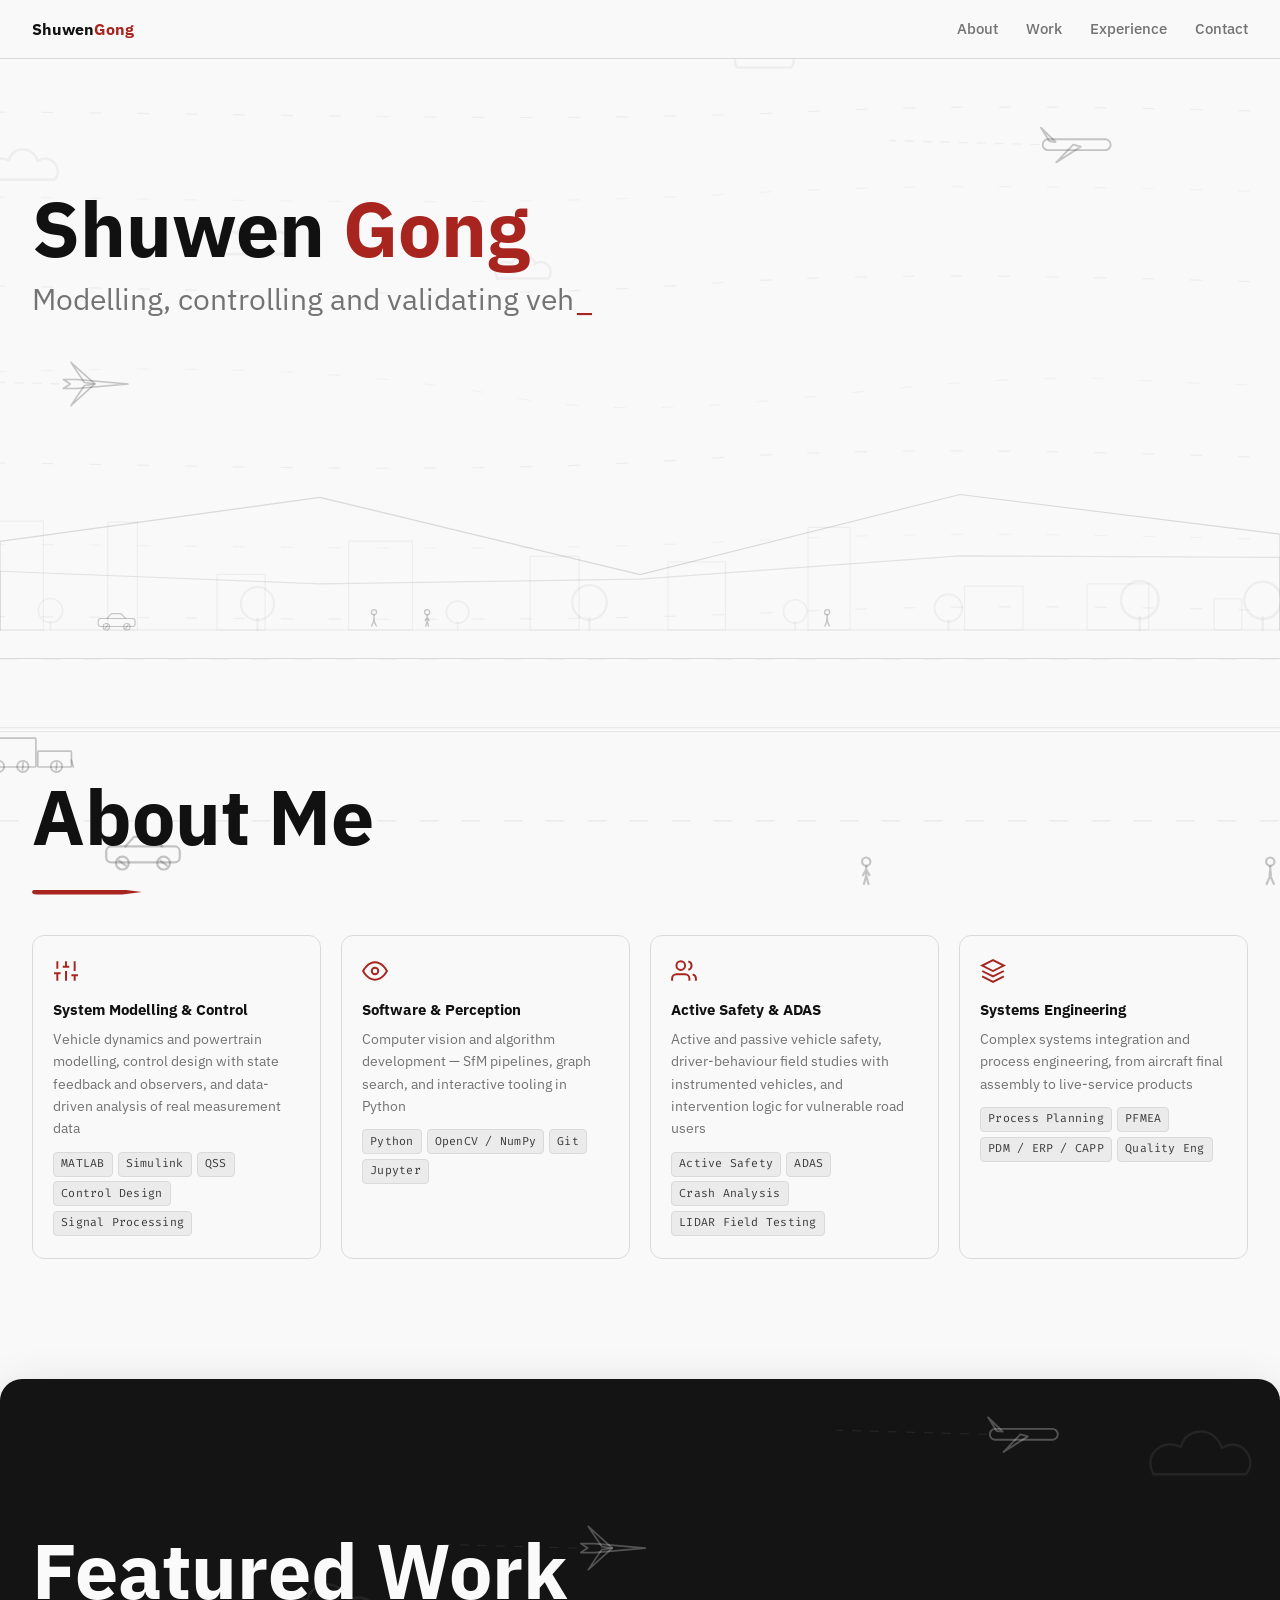
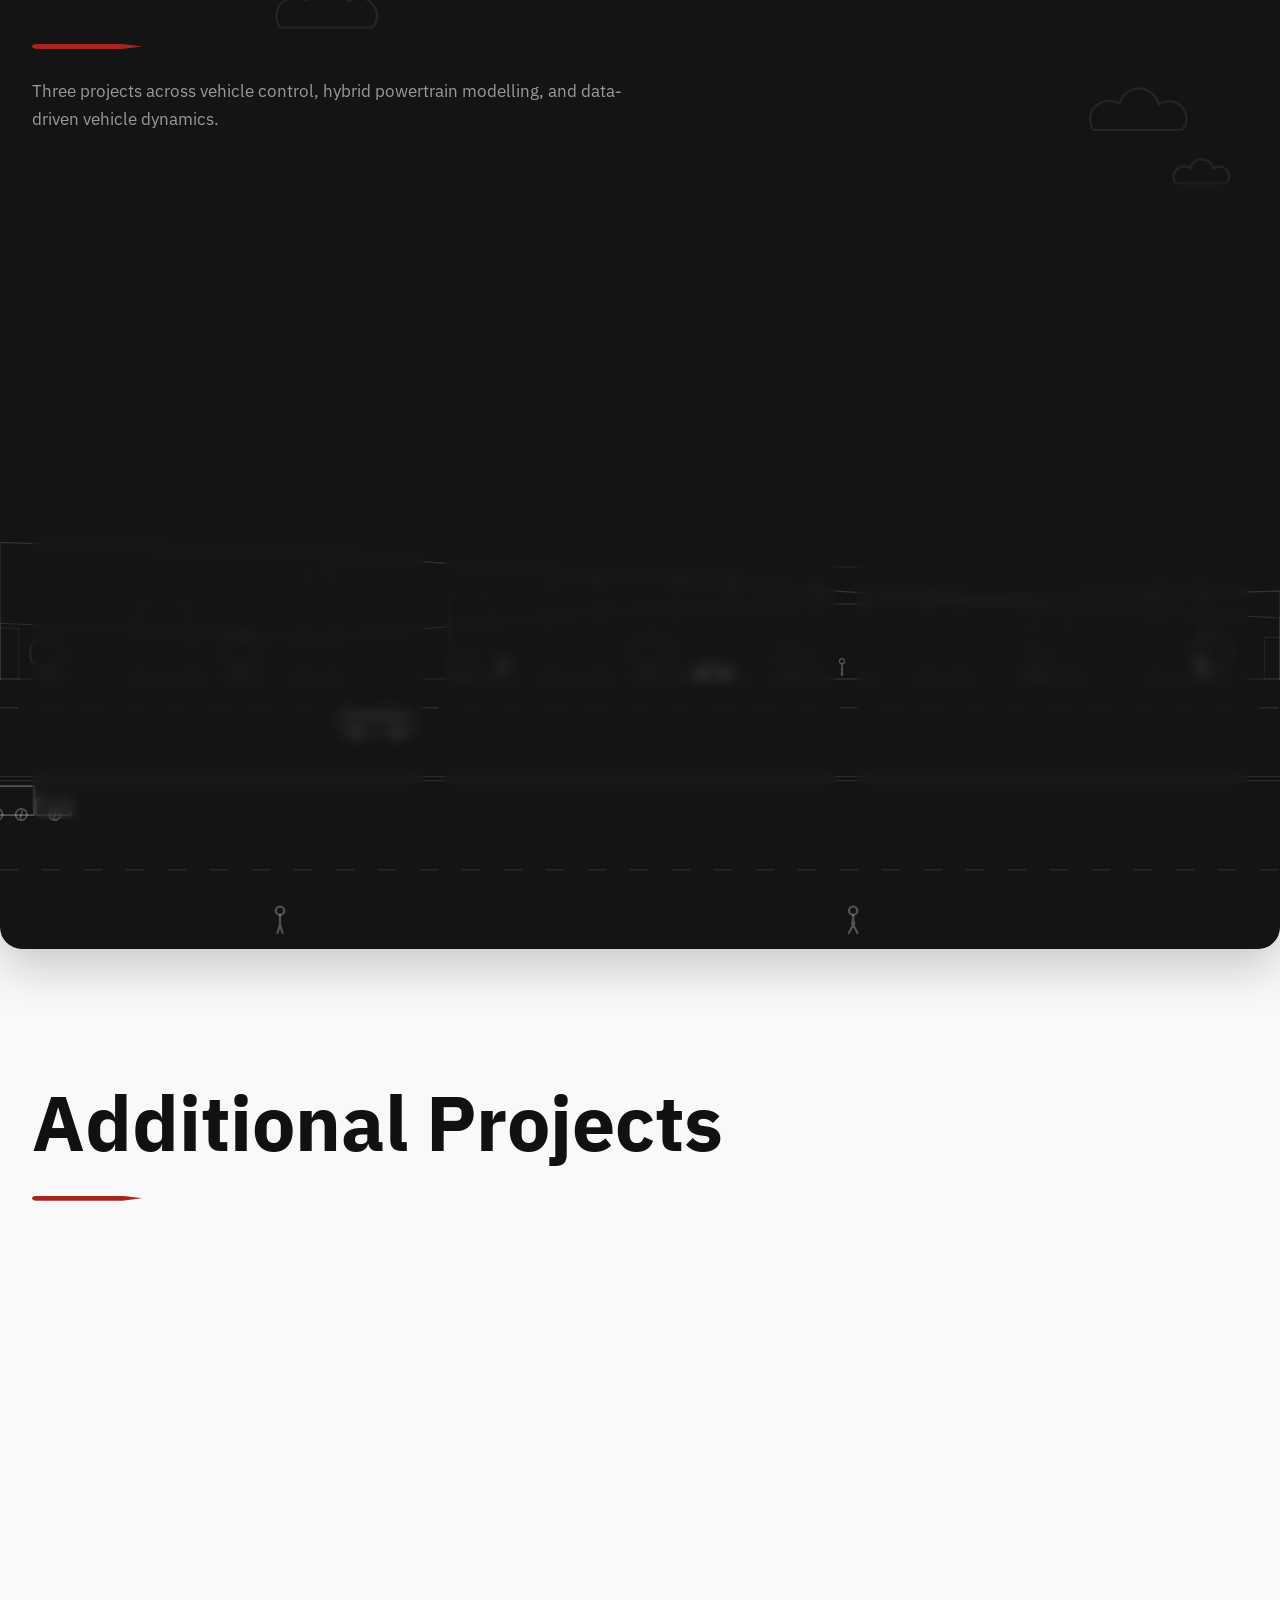
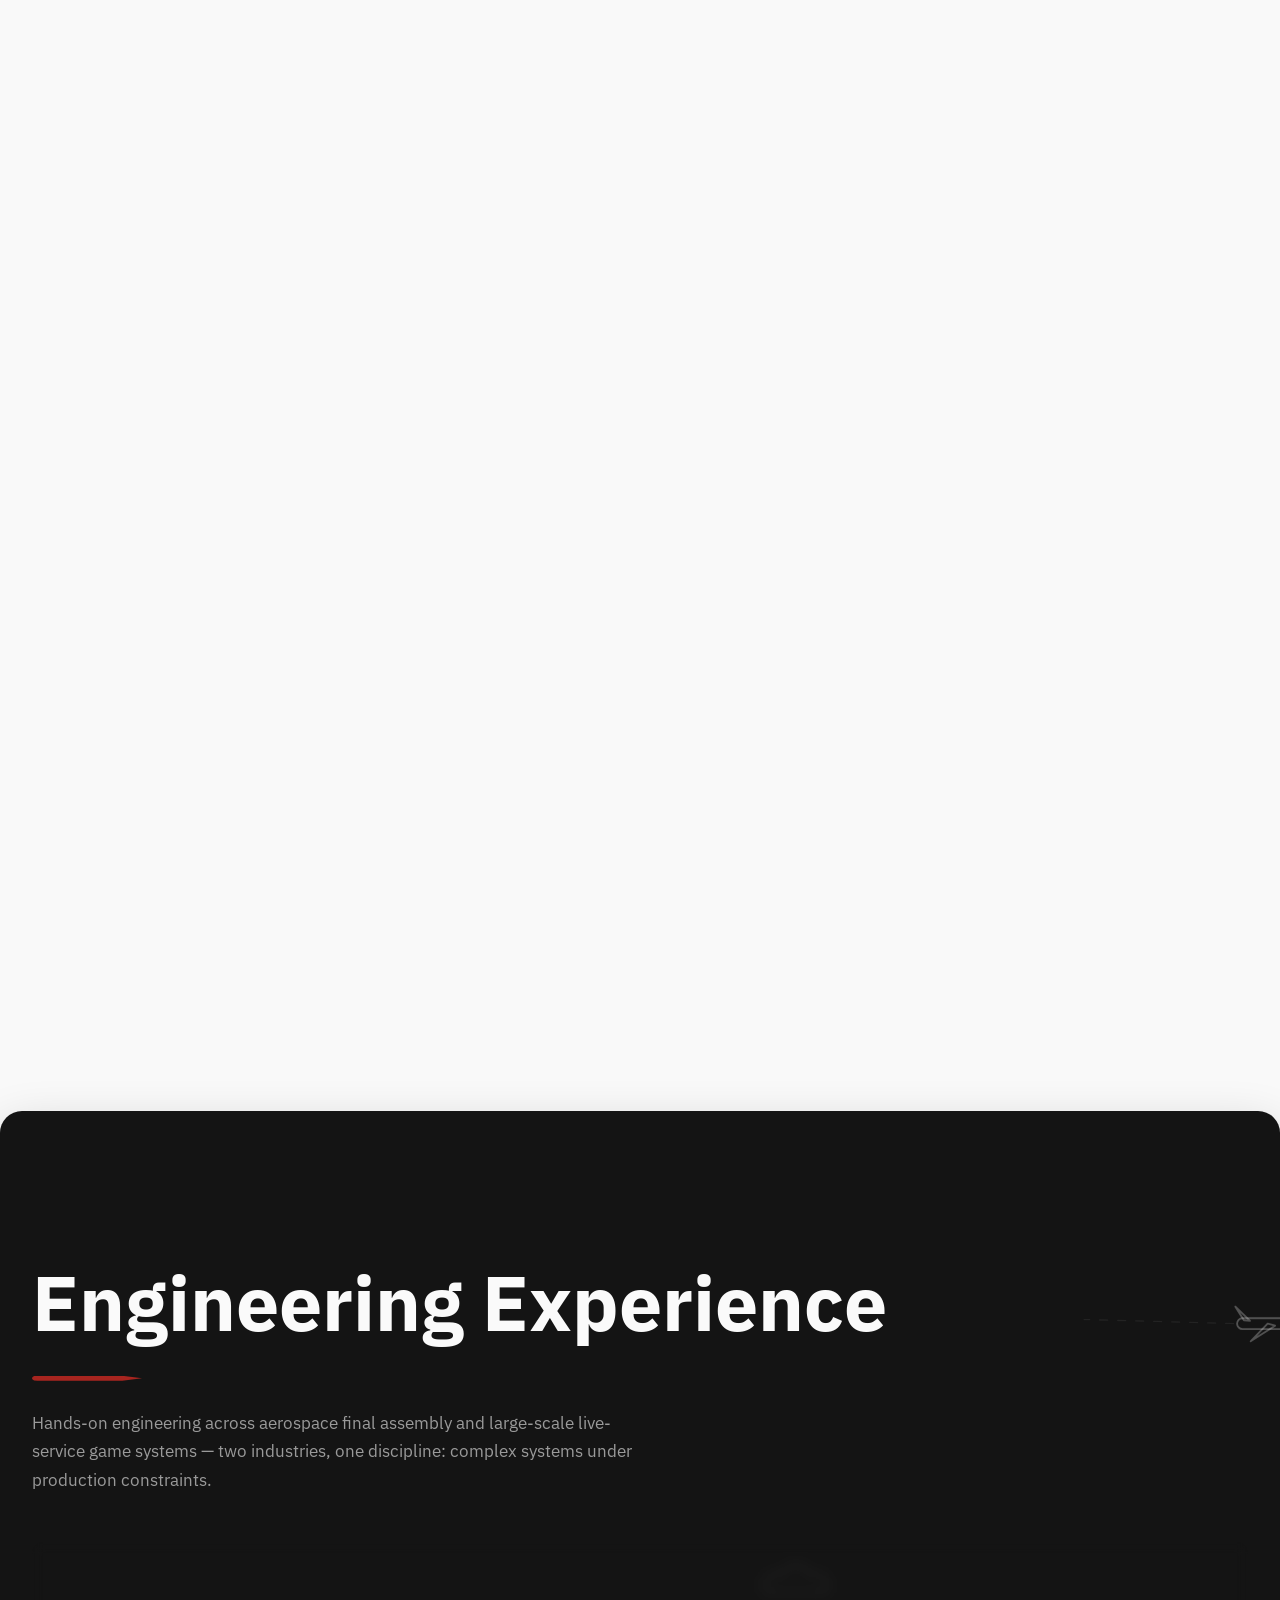
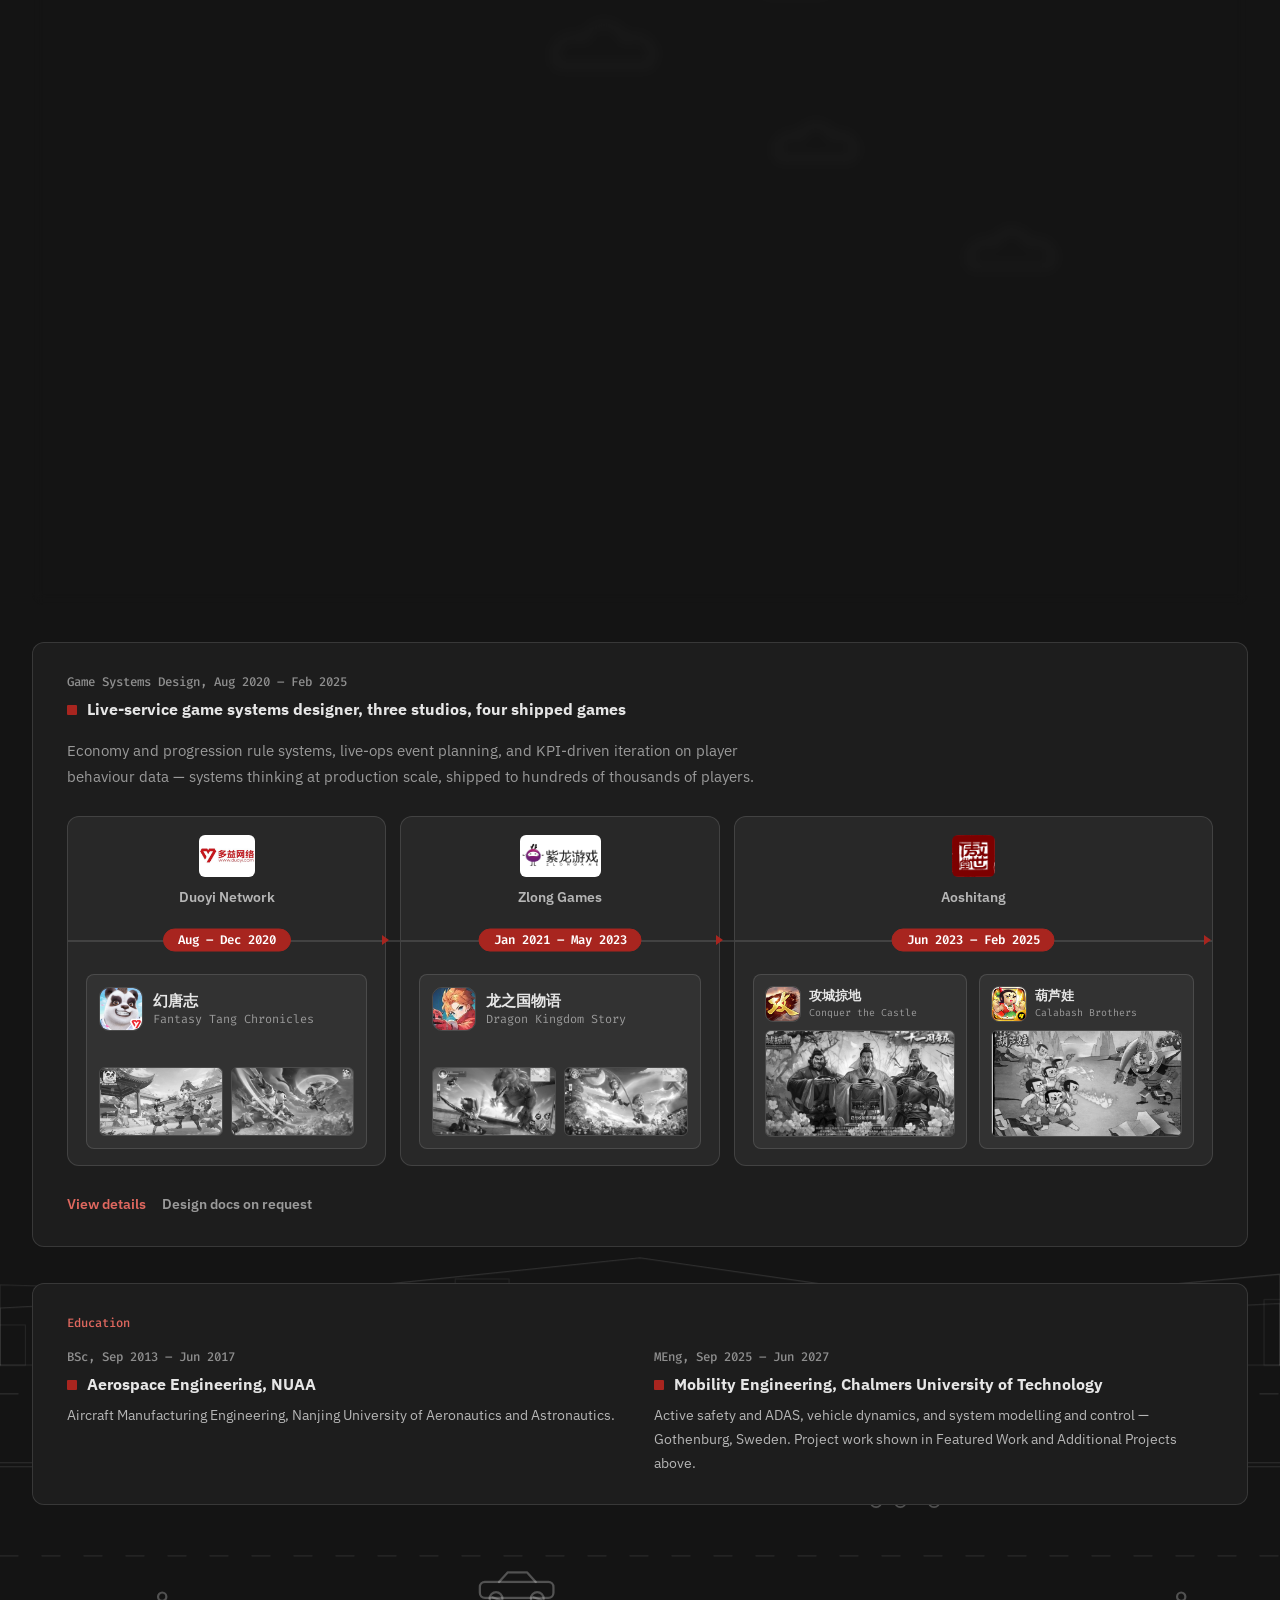
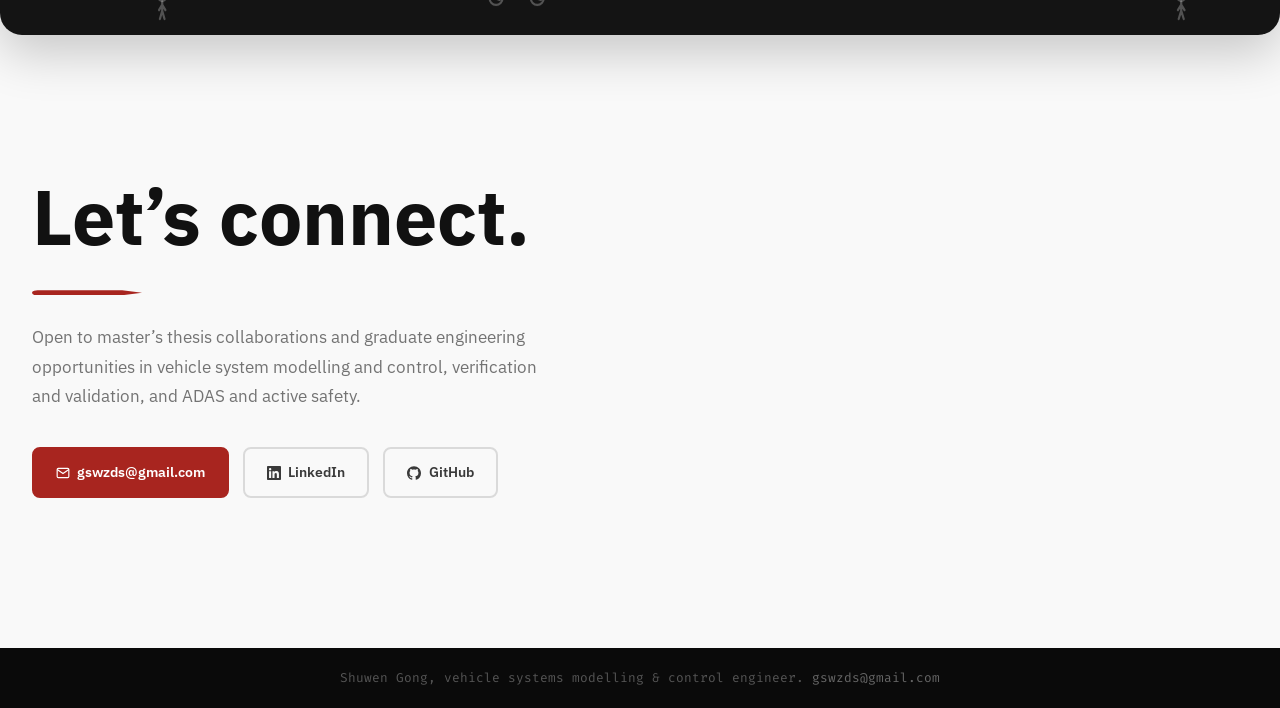
==== index.html @ 7a2d61c2 "新增自动驾驶迷你卡车项目卡（Einride × Chalmers AI Society 挑战赛 2026 冠军）与 pitch；CV 增加对应奖项" ====
<!DOCTYPE html>
<html lang="en">
<head>
<meta charset="UTF-8">
<meta name="viewport" content="width=device-width, initial-scale=1.0">
<meta name="description" content="Shuwen Gong — vehicle systems modelling, control and validation engineer (M.Sc. Mobility Engineering, Chalmers), with ADAS and active safety as the application domain and a background in aerospace final assembly and live-service systems design.">
<title>Shuwen Gong — Vehicle Systems Modelling &amp; Control Engineer</title>
  <link rel="icon" type="image/svg+xml" href="assets/images/meta/favicon.svg">
  <link rel="icon" type="image/png" sizes="64x64" href="assets/images/meta/favicon.png">
  <link rel="canonical" href="https://jiayoua-panda.github.io/">
  <meta property="og:type" content="website">
  <meta property="og:url" content="https://jiayoua-panda.github.io/">
  <meta property="og:title" content="Shuwen Gong — Vehicle Systems Modelling &amp; Control Engineer">
  <meta property="og:description" content="Modelling, controlling and validating vehicle systems. System modelling &amp; control, verification &amp; validation, ADAS and active safety — M.Sc. Mobility Engineering, Chalmers.">
  <meta property="og:image" content="https://jiayoua-panda.github.io/assets/images/meta/og-image.png">
  <meta property="og:image:width" content="1200">
  <meta property="og:image:height" content="630">
  <meta name="twitter:card" content="summary_large_image">
  <meta name="twitter:title" content="Shuwen Gong — Vehicle Systems Modelling &amp; Control Engineer">
  <meta name="twitter:description" content="Modelling, controlling and validating vehicle systems. System modelling &amp; control, verification &amp; validation, ADAS and active safety — M.Sc. Mobility Engineering, Chalmers.">
  <meta name="twitter:image" content="https://jiayoua-panda.github.io/assets/images/meta/og-image.png">
<link rel="preconnect" href="https://fonts.googleapis.com">
<link rel="preconnect" href="https://fonts.gstatic.com" crossorigin>
<link href="https://fonts.googleapis.com/css2?family=Fira+Code:wght@400;500&family=IBM+Plex+Sans:wght@400;500;600;700&display=swap" rel="stylesheet">
<link rel="stylesheet" href="css/style.css">
<script>document.documentElement.classList.add('hero-js')</script>
</head>
<body>

<!-- NAV -->
<nav>
<div class="nw">
  <a class="nb" href="#hero">S<span class="nb-c"><span>huwen </span></span><em>G<span class="nb-c"><span>ong</span></span></em></a>
  <ul class="nl">
    <li><a href="#about">About</a></li>
    <li><a href="#featured">Work</a></li>
    <li><a href="#engineering">Experience</a></li>
    <li><a href="#contact">Contact</a></li>
  </ul>
</div>
</nav>

<!-- HERO -->
<section id="hero">
<svg class="hero-flow" viewBox="0 0 1440 500" preserveAspectRatio="xMidYMid slice" xmlns="http://www.w3.org/2000/svg" aria-hidden="true">
  <path d="M-100,48  C250,36  550,58  860,44  C1100,32 1320,52 1600,48"/>
  <path d="M-100,118 C200,107 500,130 810,112 C1060,97 1310,118 1600,118"/>
  <path d="M-100,192 C220,180 490,208 770,188 C1020,170 1280,194 1600,192"/>
  <path d="M-100,268 C180,266 390,242 610,282 C770,312 940,258 1130,268 C1310,278 1480,274 1600,268"/>
  <path d="M-100,340 C210,328 480,354 770,334 C1020,316 1280,340 1600,340"/>
  <path d="M-100,408 C230,398 520,418 820,402 C1060,388 1300,408 1600,408"/>
  <path d="M-100,468 C240,460 540,476 840,462 C1080,450 1330,466 1600,468"/>
</svg>
<div class="hg">
  <div>
    <div class="hbadge"><div class="hdot"></div>Open to thesis roles in vehicle modelling, control &amp; V&amp;V</div>
    <h1 class="hname">Shuwen <em>Gong</em></h1>
    <p class="htitle">Modelling, controlling and validating vehicle systems</p>
    <div class="disc-tags">
      <span class="disc-tag">System Modelling &amp; Control</span>
      <span class="disc-tag">Verification &amp; Validation</span>
      <span class="disc-tag">ADAS &amp; Active Safety</span>
    </div>
    <ul class="ident-list">
      <li>Chalmers University of Technology</li>
      <li>Former Aircraft Assembly Engineer</li>
      <li>Former Systems Designer</li>
    </ul>
    <div class="ctas">
      <a class="btn btn-p" href="assets/images/ShuwenGong_CV.pdf" target="_blank" rel="noopener">
        <svg width="14" height="14" fill="none" stroke="currentColor" stroke-width="2" viewBox="0 0 24 24"><path d="M14 2H6a2 2 0 0 0-2 2v16a2 2 0 0 0 2 2h12a2 2 0 0 0 2-2V8z"/><polyline points="14 2 14 8 20 8"/><line x1="16" y1="13" x2="8" y2="13"/><line x1="16" y1="17" x2="8" y2="17"/></svg>
        CV
      </a>
      <a class="btn btn-g" href="https://www.linkedin.com/in/shuwengong" target="_blank" rel="noopener">
        <svg width="14" height="14" fill="currentColor" viewBox="0 0 24 24"><path d="M20.447 20.452h-3.554v-5.569c0-1.328-.027-3.037-1.852-3.037-1.853 0-2.136 1.445-2.136 2.939v5.667H9.351V9h3.414v1.561h.046c.477-.9 1.637-1.85 3.37-1.85 3.601 0 4.267 2.37 4.267 5.455v6.286zM5.337 7.433a2.062 2.062 0 0 1-2.063-2.065 2.064 2.064 0 1 1 2.063 2.065zm1.782 13.019H3.555V9h3.564v11.452zM22.225 0H1.771C.792 0 0 .774 0 1.729v20.542C0 23.227.792 24 1.771 24h20.451C23.2 24 24 23.227 24 22.271V1.729C24 .774 23.2 0 22.222 0h.003z"/></svg>
        LinkedIn
      </a>
      <a class="btn btn-g" href="https://github.com/Jiayoua-Panda" target="_blank" rel="noopener">
        <svg width="14" height="14" fill="currentColor" viewBox="0 0 24 24"><path d="M12 .297c-6.63 0-12 5.373-12 12 0 5.303 3.438 9.8 8.205 11.385.6.113.82-.258.82-.577 0-.285-.01-1.04-.015-2.04-3.338.724-4.042-1.61-4.042-1.61C4.422 18.07 3.633 17.7 3.633 17.7c-1.087-.744.084-.729.084-.729 1.205.084 1.838 1.236 1.838 1.236 1.07 1.835 2.809 1.305 3.495.998.108-.776.417-1.305.76-1.605-2.665-.3-5.466-1.332-5.466-5.93 0-1.31.465-2.38 1.235-3.22-.135-.303-.54-1.523.105-3.176 0 0 1.005-.322 3.3 1.23.96-.267 1.98-.399 3-.405 1.02.006 2.04.138 3 .405 2.28-1.552 3.285-1.23 3.285-1.23.645 1.653.24 2.873.12 3.176.765.84 1.23 1.91 1.23 3.22 0 4.61-2.805 5.625-5.475 5.92.42.36.81 1.096.81 2.22 0 1.606-.015 2.896-.015 3.286 0 .315.21.69.825.57C20.565 22.092 24 17.592 24 12.297c0-6.627-5.373-12-12-12"/></svg>
        GitHub
      </a>
    </div>
  </div>
  <div class="avatar-wrap">
    <img class="avatar-photo" src="assets/images/profile.jpg" alt="Shuwen Gong">
    <div class="avatar">SG</div>
  </div>
</div>
</section>

<!-- ABOUT: CAPABILITY MAP -->
<section id="about">
<div class="wrap">
  <h2 class="sh">About Me</h2>
  <span class="ink-rule" aria-hidden="true"></span>
  <div class="what-grid">
    <div class="wc">
      <div class="wc-icon">
        <svg fill="none" stroke="currentColor" stroke-width="1.8" viewBox="0 0 24 24"><line x1="4" y1="21" x2="4" y2="14"/><line x1="4" y1="10" x2="4" y2="3"/><line x1="12" y1="21" x2="12" y2="12"/><line x1="12" y1="8" x2="12" y2="3"/><line x1="20" y1="21" x2="20" y2="16"/><line x1="20" y1="12" x2="20" y2="3"/><line x1="1" y1="14" x2="7" y2="14"/><line x1="9" y1="8" x2="15" y2="8"/><line x1="17" y1="16" x2="23" y2="16"/></svg>
      </div>
      <div class="wc-title">System Modelling &amp; Control</div>
      <p class="wc-desc">Vehicle dynamics and powertrain modelling, control design with state feedback and observers, and data-driven analysis of real measurement data</p>
      <div class="wc-tools"><span class="tag">MATLAB</span><span class="tag">Simulink</span><span class="tag">QSS</span><span class="tag">Control Design</span><span class="tag">Signal Processing</span></div>
    </div>
    <div class="wc">
      <div class="wc-icon">
        <svg fill="none" stroke="currentColor" stroke-width="1.8" viewBox="0 0 24 24"><path d="M1 12s4-8 11-8 11 8 11 8-4 8-11 8-11-8-11-8z"/><circle cx="12" cy="12" r="3"/></svg>
      </div>
      <div class="wc-title">Software &amp; Perception</div>
      <p class="wc-desc">Computer vision and algorithm development — SfM pipelines, graph search, and interactive tooling in Python</p>
      <div class="wc-tools"><span class="tag">Python</span><span class="tag">OpenCV / NumPy</span><span class="tag">Git</span><span class="tag">Jupyter</span></div>
    </div>
    <div class="wc">
      <div class="wc-icon">
        <svg fill="none" stroke="currentColor" stroke-width="1.8" viewBox="0 0 24 24"><path d="M17 21v-2a4 4 0 0 0-4-4H5a4 4 0 0 0-4 4v2"/><circle cx="9" cy="7" r="4"/><path d="M23 21v-2a4 4 0 0 0-3-3.87"/><path d="M16 3.13a4 4 0 0 1 0 7.75"/></svg>
      </div>
      <div class="wc-title">Active Safety &amp; ADAS</div>
      <p class="wc-desc">Active and passive vehicle safety, driver-behaviour field studies with instrumented vehicles, and intervention logic for vulnerable road users</p>
      <div class="wc-tools"><span class="tag">Active Safety</span><span class="tag">ADAS</span><span class="tag">Crash Analysis</span><span class="tag">LIDAR Field Testing</span></div>
    </div>
    <div class="wc">
      <div class="wc-icon">
        <svg fill="none" stroke="currentColor" stroke-width="1.8" viewBox="0 0 24 24"><path d="M12 2L2 7l10 5 10-5-10-5zM2 17l10 5 10-5M2 12l10 5 10-5"/></svg>
      </div>
      <div class="wc-title">Systems Engineering</div>
      <p class="wc-desc">Complex systems integration and process engineering, from aircraft final assembly to live-service products</p>
      <div class="wc-tools"><span class="tag">Process Planning</span><span class="tag">PFMEA</span><span class="tag">PDM / ERP / CAPP</span><span class="tag">Quality Eng</span></div>
    </div>
  </div>
</div>
</section>

<!-- FEATURED PROJECTS -->
<section id="featured" class="section-dark">
<div class="wrap">
  <h2 class="sh">Featured Work</h2>
  <span class="ink-rule" aria-hidden="true"></span>
  <p class="ssub">Three projects across vehicle control, hybrid powertrain modelling, and data-driven vehicle dynamics.</p>
  <div class="fg">

    <div class="fc">
      <div class="fc-thumb">
        <img src="assets/images/projects/truck-reversing-1.png" alt="Truck-semitrailer kinematic model" loading="lazy" onerror="this.style.display='none'">
        <div class="fc-thumb-ph">
          <svg fill="none" stroke="currentColor" stroke-width="1.5" viewBox="0 0 24 24"><rect x="1" y="11" width="22" height="7" rx="2"/><path d="M5 11V7a2 2 0 0 1 2-2h10a2 2 0 0 1 2 2v4"/><circle cx="7" cy="18" r="2"/><circle cx="17" cy="18" r="2"/></svg>
        </div>
      </div>
      <div class="fi">
        <svg fill="none" stroke="currentColor" stroke-width="1.8" viewBox="0 0 24 24"><rect x="1" y="11" width="22" height="7" rx="2"/><path d="M5 11V7a2 2 0 0 1 2-2h10a2 2 0 0 1 2 2v4"/><circle cx="7" cy="18" r="2"/><circle cx="17" cy="18" r="2"/></svg>
      </div>
      <h3 class="ft">Reversing Aid for a Tractor-Semitrailer Truck</h3>
      <p class="fd">Automatic path-following control for reversing an articulated truck, built in MATLAB/Simulink. State-feedback controller designed via pole placement with a discretized observer, validated on the full nonlinear model across trailer lengths and reversing speeds — the low-speed manoeuvre automation at the heart of ADAS for heavy vehicles.</p>
      <div class="tags">
        <span class="tag">Control Systems</span><span class="tag">Vehicle Dynamics</span><span class="tag">Simulink</span><span class="tag">Observer Design</span>
      </div>
      <div class="pls">
        <button class="pl pm-trigger" data-project="truck-reversing">View details</button>
        <span class="pl" style="color:var(--muted);cursor:default">Report on request</span>
      </div>
    </div>

    <div class="fc">
      <div class="fc-thumb">
        <img src="assets/images/projects/hybrid-1.png" alt="Series HEV power flow" loading="lazy" onerror="this.style.display='none'">
        <div class="fc-thumb-ph">
          <svg fill="none" stroke="currentColor" stroke-width="1.5" viewBox="0 0 24 24"><path d="M13 2L3 14h9l-1 8 10-12h-9l1-8z"/></svg>
        </div>
      </div>
      <div class="fi">
        <svg fill="none" stroke="currentColor" stroke-width="1.8" viewBox="0 0 24 24"><path d="M13 2L3 14h9l-1 8 10-12h-9l1-8z"/></svg>
      </div>
      <h3 class="ft">Series &amp; Parallel HEV Powertrain Design</h3>
      <p class="fd">Complete series and parallel hybrid powertrains modelled in MATLAB/QSS for a Class M reference vehicle: component sizing from top-speed and 0–100 km/h requirements, battery state-of-charge management, and engine operating-point placement over NEDC and a custom driving cycle — system modelling from first principles to energy flow.</p>
      <div class="tags">
        <span class="tag">System Modelling</span><span class="tag">MATLAB/QSS</span><span class="tag">Hybrid Powertrain</span><span class="tag">Energy Management</span>
      </div>
      <div class="pls">
        <button class="pl pm-trigger" data-project="hybrid-model">View details</button>
        <span class="pl" style="color:var(--muted);cursor:default">Lab reports on request</span>
      </div>
    </div>

    <div class="fc">
      <div class="fc-thumb">
        <img src="assets/images/projects/ride-comfort-3.png" alt="Quarter-car suspension model" loading="lazy" onerror="this.style.display='none'">
        <div class="fc-thumb-ph">
          <svg fill="none" stroke="currentColor" stroke-width="1.5" viewBox="0 0 24 24"><polyline points="22 12 18 12 15 21 9 3 6 12 2 12"/></svg>
        </div>
      </div>
      <div class="fi">
        <svg fill="none" stroke="currentColor" stroke-width="1.8" viewBox="0 0 24 24"><polyline points="22 12 18 12 15 21 9 3 6 12 2 12"/></svg>
      </div>
      <h3 class="ft">Data-Driven Ride Comfort Analysis</h3>
      <p class="fd">Real IMU data collected on a Volvo 7900 Electric bus in Gothenburg, filtered and converted to a road-excitation PSD, then fed into a quarter-car model. Suspension stiffness and damping optimized to cut body-acceleration RMS while keeping deflection and tire force in bounds — fleet data to chassis tuning, end to end.</p>
      <div class="tags">
        <span class="tag">System Modelling</span><span class="tag">Signal Processing</span><span class="tag">Quarter-Car Model</span><span class="tag">Suspension Optimization</span>
      </div>
      <div class="pls">
        <button class="pl pm-trigger" data-project="ride-comfort">View details</button>
        <a class="pl" href="https://github.com/Jiayoua-Panda/Data-Driven-Ride-Comfort-Analysis-of-Volvo-7900-Electric-City-Buses" target="_blank" rel="noopener"><svg fill="currentColor" viewBox="0 0 24 24"><path d="M12 .297c-6.63 0-12 5.373-12 12 0 5.303 3.438 9.8 8.205 11.385.6.113.82-.258.82-.577 0-.285-.01-1.04-.015-2.04-3.338.724-4.042-1.61-4.042-1.61C4.422 18.07 3.633 17.7 3.633 17.7c-1.087-.744.084-.729.084-.729 1.205.084 1.838 1.236 1.838 1.236 1.07 1.835 2.809 1.305 3.495.998.108-.776.417-1.305.76-1.605-2.665-.3-5.466-1.332-5.466-5.93 0-1.31.465-2.38 1.235-3.22-.135-.303-.54-1.523.105-3.176 0 0 1.005-.322 3.3 1.23.96-.267 1.98-.399 3-.405 1.02.006 2.04.138 3 .405 2.28-1.552 3.285-1.23 3.285-1.23.645 1.653.24 2.873.12 3.176.765.84 1.23 1.91 1.23 3.22 0 4.61-2.805 5.625-5.475 5.92.42.36.81 1.096.81 2.22 0 1.606-.015 2.896-.015 3.286 0 .315.21.69.825.57C20.565 22.092 24 17.592 24 12.297c0-6.627-5.373-12-12-12"/></svg>GitHub</a>
      </div>
    </div>

  </div>
</div>
</section>

<!-- ADDITIONAL PROJECTS -->
<section id="more">
<div class="wrap">
  <h2 class="sh">Additional Projects</h2>
  <span class="ink-rule" aria-hidden="true"></span>
  <div class="pg">

    <div class="pc">
      <div class="pi"><svg fill="none" stroke="currentColor" stroke-width="1.8" viewBox="0 0 24 24"><polygon points="3 11 22 2 13 21 11 13 3 11"/></svg></div>
      <div class="pt">Autonomous Mini-Truck — Einride Challenge Winner</div>
      <p class="pd">Winner of The AI-Powered Autonomous Challenge 2026 by Einride Autonomous and Chalmers AI Society: twelve days to make a mini-truck deliver between docks in an arena revealed on the day, with four robots driving at once. I designed and implemented the team’s autonomy stack in ROS 2 — wheel-and-gyro odometry, lidar SLAM, a dock registry learned from AprilTags, Nav2 planning and a docking controller — and took it from Gazebo to the real robot. Most completed routes in the finals.</p>
      <div class="tags"><span class="tag">ROS 2</span><span class="tag">Nav2</span><span class="tag">SLAM</span><span class="tag">Sensor Fusion</span><span class="tag">Sim-to-Real</span></div>
      <div class="pc-foot"><button class="pm-trigger" data-project="autonomous-truck">View details</button><a class="pl" href="assets/pitch/autonomous-challenge.html" target="_blank" rel="noopener">Pitch deck</a></div>
    </div>

    <div class="pc">
      <div class="pi"><svg fill="none" stroke="currentColor" stroke-width="1.8" viewBox="0 0 24 24"><circle cx="12" cy="8" r="7"/><polyline points="8.21 13.89 7 23 12 20 17 23 15.79 13.89"/></svg></div>
      <div class="pt">Humanoid Skill Factory — Hackathon Winner</div>
      <p class="pd">Winner of the Gothenburg Tech Week × Chalmers Hackathon 2026, SKF challenge on training industrial humanoids. Our team built a skill-composition pipeline for a Unitree G1 in MuJoCo: perception-based skill switching, an ISO/TS 15066 safety layer, and shared test gates — 99 % on a 220-run terrain matrix, 88 % on a 19.9 m factory route with stairs. My part: the pretrained-policy baseline, the parametric test courses with per-segment evaluation, and the four-stage fault-injection comparison.</p>
      <div class="tags"><span class="tag">MuJoCo</span><span class="tag">Python</span><span class="tag">Humanoid Locomotion</span><span class="tag">Test Matrix</span><span class="tag">Fault Injection</span></div>
      <div class="pc-foot"><button class="pm-trigger" data-project="hackathon">View details</button><a class="pl" href="https://github.com/Jiayoua-Panda/Gothenburg_Tech_Week_Chalmers_Hackathon_Go_Pikachu" target="_blank" rel="noopener"><svg fill="currentColor" viewBox="0 0 24 24"><path d="M12 .297c-6.63 0-12 5.373-12 12 0 5.303 3.438 9.8 8.205 11.385.6.113.82-.258.82-.577 0-.285-.01-1.04-.015-2.04-3.338.724-4.042-1.61-4.042-1.61C4.422 18.07 3.633 17.7 3.633 17.7c-1.087-.744.084-.729.084-.729 1.205.084 1.838 1.236 1.838 1.236 1.07 1.835 2.809 1.305 3.495.998.108-.776.417-1.305.76-1.605-2.665-.3-5.466-1.332-5.466-5.93 0-1.31.465-2.38 1.235-3.22-.135-.303-.54-1.523.105-3.176 0 0 1.005-.322 3.3 1.23.96-.267 1.98-.399 3-.405 1.02.006 2.04.138 3 .405 2.28-1.552 3.285-1.23 3.285-1.23.645 1.653.24 2.873.12 3.176.765.84 1.23 1.91 1.23 3.22 0 4.61-2.805 5.625-5.475 5.92.42.36.81 1.096.81 2.22 0 1.606-.015 2.896-.015 3.286 0 .315.21.69.825.57C20.565 22.092 24 17.592 24 12.297c0-6.627-5.373-12-12-12"/></svg>GitHub</a></div>
    </div>

    <div class="pc">
      <div class="pi"><svg fill="none" stroke="currentColor" stroke-width="1.8" viewBox="0 0 24 24"><path d="M23 19a2 2 0 0 1-2 2H3a2 2 0 0 1-2-2V8a2 2 0 0 1 2-2h4l2-3h6l2 3h4a2 2 0 0 1 2 2z"/><circle cx="12" cy="13" r="4"/></svg></div>
      <div class="pt">2D Structure from Motion</div>
      <p class="pd">SfM pipeline built from scratch in Python: SIFT features, normalized-DLT homography estimation inside RANSAC, incremental multi-image registration, and Gauss-Newton bundle adjustment over feature tracks — 2.13 px reprojection error on the wall benchmark. Foundations of visual SLAM in AV perception stacks.</p>
      <div class="tags"><span class="tag">Computer Vision</span><span class="tag">Python</span><span class="tag">RANSAC</span><span class="tag">Bundle Adjustment</span></div>
      <div class="pc-foot"><button class="pm-trigger" data-project="sfm">View details</button><a class="pl" href="https://github.com/Jiayoua-Panda/SSY098-Image-analysis/tree/main/Project" target="_blank" rel="noopener"><svg fill="currentColor" viewBox="0 0 24 24"><path d="M12 .297c-6.63 0-12 5.373-12 12 0 5.303 3.438 9.8 8.205 11.385.6.113.82-.258.82-.577 0-.285-.01-1.04-.015-2.04-3.338.724-4.042-1.61-4.042-1.61C4.422 18.07 3.633 17.7 3.633 17.7c-1.087-.744.084-.729.084-.729 1.205.084 1.838 1.236 1.838 1.236 1.07 1.835 2.809 1.305 3.495.998.108-.776.417-1.305.76-1.605-2.665-.3-5.466-1.332-5.466-5.93 0-1.31.465-2.38 1.235-3.22-.135-.303-.54-1.523.105-3.176 0 0 1.005-.322 3.3 1.23.96-.267 1.98-.399 3-.405 1.02.006 2.04.138 3 .405 2.28-1.552 3.285-1.23 3.285-1.23.645 1.653.24 2.873.12 3.176.765.84 1.23 1.91 1.23 3.22 0 4.61-2.805 5.625-5.475 5.92.42.36.81 1.096.81 2.22 0 1.606-.015 2.896-.015 3.286 0 .315.21.69.825.57C20.565 22.092 24 17.592 24 12.297c0-6.627-5.373-12-12-12"/></svg>GitHub</a></div>
    </div>

    <div class="pc">
      <div class="pi"><svg fill="none" stroke="currentColor" stroke-width="1.8" viewBox="0 0 24 24"><circle cx="5" cy="6" r="3"/><circle cx="19" cy="18" r="3"/><path d="M8 6h8a3 3 0 0 1 3 3v1M16 18H8a3 3 0 0 1-3-3v-1"/></svg></div>
      <div class="pt">Shortest-Path Navigation with GUI</div>
      <p class="pd">Python application implementing Dijkstra’s algorithm over a custom graph structure, with an interactive GUI that highlights the computed route on a map. Object-oriented design from the Chalmers Python OOP course — the core routing problem behind logistics and fleet optimisation.</p>
      <div class="tags"><span class="tag">Python</span><span class="tag">OOP</span><span class="tag">Dijkstra</span><span class="tag">GUI</span></div>
      <div class="pc-foot"><button class="pm-trigger" data-project="shortest-path">View details</button></div>
    </div>

    <div class="pc">
      <div class="pi"><svg fill="none" stroke="currentColor" stroke-width="1.8" viewBox="0 0 24 24"><circle cx="18.5" cy="17.5" r="3.5"/><circle cx="5.5" cy="17.5" r="3.5"/><circle cx="15" cy="5" r="1"/><path d="M12 17.5V14l-3-3 4-3 2 3h2"/></svg></div>
      <div class="pt">Cyclist Overtaking — Active Safety Field Study</div>
      <p class="pd">Field experiment with a LIDAR-instrumented bicycle (plus IMU, GPS, and cameras) measuring the minimum lateral clearance drivers leave when overtaking cyclists, and how oncoming traffic compresses it. Driver comfort-zone boundaries that ADAS intervention logic for vulnerable road users must respect.</p>
      <div class="tags"><span class="tag">Active Safety</span><span class="tag">ADAS</span><span class="tag">LIDAR</span><span class="tag">Driver Behaviour</span></div>
      <div class="pc-foot"><button class="pm-trigger" data-project="bicycle-safety">View details</button></div>
    </div>

    <div class="pc">
      <div class="pi"><svg fill="none" stroke="currentColor" stroke-width="1.8" viewBox="0 0 24 24"><path d="M12 22s8-4 8-10V5l-8-3-8 3v7c0 6 8 10 8 10z"/></svg></div>
      <div class="pt">Crash Pulse &amp; Restraint Systems</div>
      <p class="pd">Passive safety simulation study: how front-structure stiffness, impact speed, and vehicle mass shape the crash pulse, structural deformation, and energy conversion — and how restraint systems work within that envelope to limit occupant injury risk.</p>
      <div class="tags"><span class="tag">Passive Safety</span><span class="tag">Crash Analysis</span><span class="tag">Biomechanics</span></div>
      <div class="pc-foot"><button class="pm-trigger" data-project="crash-pulse">View details</button></div>
    </div>

    <div class="pc">
      <div class="pi"><svg fill="none" stroke="currentColor" stroke-width="1.8" viewBox="0 0 24 24"><path d="M21 16V8a2 2 0 0 0-1-1.73l-7-4a2 2 0 0 0-2 0l-7 4A2 2 0 0 0 3 8v8a2 2 0 0 0 1 1.73l7 4a2 2 0 0 0 2 0l7-4A2 2 0 0 0 21 16z"/><polyline points="3.27 6.96 12 12.01 20.73 6.96"/><line x1="12" y1="22.08" x2="12" y2="12"/></svg></div>
      <div class="pt">Air-Bearing Platform — Design &amp; Build</div>
      <p class="pd">BSc thesis at NUAA: structural design and implementation of a ring-orifice aerostatic air-bearing platform for spacecraft ground simulation. Theoretical load-capacity and stiffness analysis, CAD design, and a fabricated physical model with experiments — theory to working hardware.</p>
      <div class="tags"><span class="tag">Mechanical Design</span><span class="tag">Aerostatic Bearings</span><span class="tag">CAD</span></div>
      <div class="pc-foot"><button class="pm-trigger" data-project="bsc-thesis">View details</button></div>
    </div>

    <div class="pc">
      <div class="pi"><svg fill="none" stroke="currentColor" stroke-width="1.8" viewBox="0 0 24 24"><polyline points="16 18 22 12 16 6"/><polyline points="8 6 2 12 8 18"/></svg></div>
      <div class="pt">Student Grade Management System</div>
      <p class="pd">Console-based grade management system in C++ from undergraduate course design: student records, file persistence, queries, sorting, and statistics behind a menu-driven interface — the starting point of a programming foundation later extended through Python and MATLAB.</p>
      <div class="tags"><span class="tag">C++</span><span class="tag">Data Structures</span><span class="tag">File I/O</span></div>
      <div class="pc-foot"><button class="pm-trigger" data-project="cpp-grades">View details</button><a class="pl" href="https://github.com/Jiayoua-Panda/Cpp_Course_DesignStudent_Grade_Management" target="_blank" rel="noopener"><svg fill="currentColor" viewBox="0 0 24 24"><path d="M12 .297c-6.63 0-12 5.373-12 12 0 5.303 3.438 9.8 8.205 11.385.6.113.82-.258.82-.577 0-.285-.01-1.04-.015-2.04-3.338.724-4.042-1.61-4.042-1.61C4.422 18.07 3.633 17.7 3.633 17.7c-1.087-.744.084-.729.084-.729 1.205.084 1.838 1.236 1.838 1.236 1.07 1.835 2.809 1.305 3.495.998.108-.776.417-1.305.76-1.605-2.665-.3-5.466-1.332-5.466-5.93 0-1.31.465-2.38 1.235-3.22-.135-.303-.54-1.523.105-3.176 0 0 1.005-.322 3.3 1.23.96-.267 1.98-.399 3-.405 1.02.006 2.04.138 3 .405 2.28-1.552 3.285-1.23 3.285-1.23.645 1.653.24 2.873.12 3.176.765.84 1.23 1.91 1.23 3.22 0 4.61-2.805 5.625-5.475 5.92.42.36.81 1.096.81 2.22 0 1.606-.015 2.896-.015 3.286 0 .315.21.69.825.57C20.565 22.092 24 17.592 24 12.297c0-6.627-5.373-12-12-12"/></svg>GitHub</a></div>
    </div>

  </div>
</div>
</section>

<!-- ENGINEERING EXPERIENCE -->
<section id="engineering" class="section-dark">
<div class="wrap">
  <h2 class="sh">Engineering Experience</h2>
  <span class="ink-rule" aria-hidden="true"></span>
  <p class="ssub">Hands-on engineering across aerospace final assembly and large-scale live-service game systems — two industries, one discipline: complex systems under production constraints.</p>

  <!-- ─ AEROSPACE · AVIC CHENGDU AIRCRAFT ─ -->
  <div class="eng-co">
    <div class="eng-co-head">
      <img class="eng-co-logo" src="assets/images/projects/avic-logo.png" alt="AVIC — Aviation Industry Corporation of China">
      <div>
        <div class="lbl" style="margin:0 0 4px">Aircraft Final Assembly, Jul 2017 – May 2020</div>
        <h3 class="eng-co-name">AVIC Chengdu Aircraft, Production Engineer</h3>
      </div>
    </div>

    <div class="eng-avic-grid">
      <div class="eng-pane">
        <div class="eng-pane-label">The Work</div>
        <div class="eng-photos">
          <figure class="eng-photo">
            <img class="lb-trigger" data-group="avic" src="assets/images/projects/avic-j10.jpg" alt="Chengdu J-10 fighter" data-caption="Chengdu J-10 — built at AVIC Chengdu Aircraft" loading="lazy">
            <figcaption>Chengdu J-10</figcaption>
          </figure>
          <figure class="eng-photo">
            <img class="lb-trigger" data-group="avic" src="assets/images/projects/avic-j20.jpg" alt="Chengdu J-20 fighter" data-caption="Chengdu J-20 — built at AVIC Chengdu Aircraft" loading="lazy">
            <figcaption>Chengdu J-20</figcaption>
          </figure>
        </div>
        <p class="eng-pane-desc">Production engineering in fighter-aircraft final assembly — coordinating mechanical, avionics, and quality domains across multi-stage integration under aerospace-grade precision requirements.</p>
        <ul class="ind-list">
          <li>Process planning &amp; PFMEA for final assembly stages</li>
          <li>Quality engineering and assembly documentation</li>
          <li>Production systems: PDM, ERP, CAPP</li>
        </ul>
      </div>

      <div class="eng-pane">
        <div class="eng-pane-label">Patents, first inventor</div>
        <figure class="eng-photo eng-photo-patent">
          <img class="lb-trigger" data-group="avic" src="assets/images/projects/patent-wow-switch.png" alt="Weight-on-wheels switch inspection device — patent schematic" data-caption="Portable weight-on-wheels switch inspection device — patent schematic" loading="lazy">
          <figcaption>Patent schematic — WOW switch inspection device</figcaption>
        </figure>
        <strong class="eng-patent-no">CN 210090631 U</strong>
        <p class="eng-pane-desc">Portable weight-on-wheels switch inspection device — the landing-gear WOW switch gates flight-critical systems, and this tool made its final-assembly check fast and repeatable. Granted utility model (first inventor), with parallel invention application CN&nbsp;201910201148.4.</p>
        <div class="pls">
          <button class="pl pm-trigger" data-project="avic-patent">View details</button>
        </div>
      </div>
    </div>
  </div>

  <!-- ─ GAME SYSTEMS DESIGN · TIMELINE ─ -->
  <div class="eng-co">
    <div class="eng-co-head">
      <div>
        <div class="lbl" style="margin:0 0 4px">Game Systems Design, Aug 2020 – Feb 2025</div>
        <h3 class="eng-co-name">Live-service game systems designer, three studios, four shipped games</h3>
      </div>
    </div>
    <p class="eng-co-sub">Economy and progression rule systems, live-ops event planning, and KPI-driven iteration on player behaviour data — systems thinking at production scale, shipped to hundreds of thousands of players.</p>

    <div class="gtl">
      <div class="gtl-stop">
        <div class="gtl-co">
          <img src="assets/images/projects/logo-duoyi.jpg" alt="Duoyi Network" loading="lazy">
          <span>Duoyi Network</span>
        </div>
        <div class="gtl-node"><span class="gtl-year">Aug – Dec 2020</span></div>
        <div class="gtl-games">
          <div class="gtl-game">
            <div class="gtl-game-top">
              <img class="gtl-game-logo" src="assets/images/projects/game-htz-logo.png" alt="幻唐志 logo" loading="lazy">
              <div class="gtl-game-name">幻唐志<em>Fantasy Tang Chronicles</em></div>
            </div>
            <div class="gtl-shots">
              <img class="lb-trigger" data-group="games" src="assets/images/projects/game-htz-1.jpg" alt="幻唐志 in-game" data-caption="幻唐志 — in-game systems" loading="lazy">
              <img class="lb-trigger" data-group="games" src="assets/images/projects/game-htz-2.jpg" alt="幻唐志 in-game" data-caption="幻唐志 — live-ops content" loading="lazy">
            </div>
          </div>
        </div>
      </div>

      <div class="gtl-stop">
        <div class="gtl-co">
          <img src="assets/images/projects/logo-zlong.png" alt="Zlong Games" loading="lazy">
          <span>Zlong Games</span>
        </div>
        <div class="gtl-node"><span class="gtl-year">Jan 2021 – May 2023</span></div>
        <div class="gtl-games">
          <div class="gtl-game">
            <div class="gtl-game-top">
              <img class="gtl-game-logo" src="assets/images/projects/game-lzg-logo.jpg" alt="龙之国物语 logo" loading="lazy">
              <div class="gtl-game-name">龙之国物语<em>Dragon Kingdom Story</em></div>
            </div>
            <div class="gtl-shots">
              <img class="lb-trigger" data-group="games" src="assets/images/projects/game-lzg-1.jpg" alt="龙之国物语 in-game" data-caption="龙之国物语 — world &amp; progression systems" loading="lazy">
              <img class="lb-trigger" data-group="games" src="assets/images/projects/game-lzg-2.jpg" alt="龙之国物语 in-game" data-caption="龙之国物语 — economy design" loading="lazy">
            </div>
          </div>
        </div>
      </div>

      <div class="gtl-stop">
        <div class="gtl-co">
          <img src="assets/images/projects/logo-aoshitang.png" alt="Aoshitang" loading="lazy">
          <span>Aoshitang</span>
        </div>
        <div class="gtl-node"><span class="gtl-year">Jun 2023 – Feb 2025</span></div>
        <div class="gtl-games gtl-games-row">
          <div class="gtl-game">
            <div class="gtl-game-top">
              <img class="gtl-game-logo" src="assets/images/projects/game-gcld-logo.png" alt="攻城掠地 logo" loading="lazy">
              <div class="gtl-game-name">攻城掠地<em>Conquer the Castle</em></div>
            </div>
            <div class="gtl-shots">
              <img class="lb-trigger" data-group="games" src="assets/images/projects/game-gcld-1.jpg" alt="攻城掠地 in-game" data-caption="攻城掠地 — large-scale strategy systems" loading="lazy">
            </div>
          </div>
          <div class="gtl-game">
            <div class="gtl-game-top">
              <img class="gtl-game-logo" src="assets/images/projects/game-hlw-logo.png" alt="葫芦娃 logo" loading="lazy">
              <div class="gtl-game-name">葫芦娃<em>Calabash Brothers</em></div>
            </div>
            <div class="gtl-shots">
              <img class="lb-trigger" data-group="games" src="assets/images/projects/game-hlw-2.jpg" alt="葫芦娃 in-game" data-caption="葫芦娃 — live-ops events" loading="lazy">
            </div>
          </div>
        </div>
      </div>
    </div>

    <div class="pls" style="margin-top:1.75rem">
      <button class="pl pm-trigger" data-project="game-systems">View details</button>
      <span class="pl" style="color:var(--muted);cursor:default">Design docs on request</span>
    </div>
  </div>

  <!-- ─ EDUCATION ─ -->
  <div class="eng-co">
    <div class="eng-pane-label">Education</div>
    <div class="eng-edu-grid">
      <div class="eng-edu-item">
        <div class="lbl" style="margin:0 0 4px">BSc, Sep 2013 – Jun 2017</div>
        <h3 class="eng-co-name">Aerospace Engineering, NUAA</h3>
        <p class="eng-pane-desc" style="margin:6px 0 0">Aircraft Manufacturing Engineering, Nanjing University of Aeronautics and Astronautics.</p>
      </div>
      <div class="eng-edu-item">
        <div class="lbl" style="margin:0 0 4px">MEng, Sep 2025 – Jun 2027</div>
        <h3 class="eng-co-name">Mobility Engineering, Chalmers University of Technology</h3>
        <p class="eng-pane-desc" style="margin:6px 0 0">Active safety and ADAS, vehicle dynamics, and system modelling and control — Gothenburg, Sweden. Project work shown in Featured Work and Additional Projects above.</p>
      </div>
    </div>
  </div>

</div>
</section>


<!-- CONTACT -->
<section id="contact">
<div class="wrap">
  <h2 class="sh">Let’s connect.</h2>
  <span class="ink-rule" aria-hidden="true"></span>
  <p class="csub">Open to master’s thesis collaborations and graduate engineering opportunities in vehicle system modelling and control, verification and validation, and ADAS and active safety.</p>
  <div class="cbtns">
    <a class="cbtn cbtn-p" href="mailto:gswzds@gmail.com">
      <svg fill="none" stroke="currentColor" stroke-width="2" viewBox="0 0 24 24"><path d="M4 4h16c1.1 0 2 .9 2 2v12c0 1.1-.9 2-2 2H4c-1.1 0-2-.9-2-2V6c0-1.1.9-2 2-2z"/><polyline points="22,6 12,13 2,6"/></svg>
      gswzds@gmail.com
    </a>
    <a class="cbtn cbtn-o" href="https://www.linkedin.com/in/shuwengong" target="_blank" rel="noopener">
      <svg fill="currentColor" viewBox="0 0 24 24"><path d="M20.447 20.452h-3.554v-5.569c0-1.328-.027-3.037-1.852-3.037-1.853 0-2.136 1.445-2.136 2.939v5.667H9.351V9h3.414v1.561h.046c.477-.9 1.637-1.85 3.37-1.85 3.601 0 4.267 2.37 4.267 5.455v6.286zM5.337 7.433a2.062 2.062 0 0 1-2.063-2.065 2.064 2.064 0 1 1 2.063 2.065zm1.782 13.019H3.555V9h3.564v11.452zM22.225 0H1.771C.792 0 0 .774 0 1.729v20.542C0 23.227.792 24 1.771 24h20.451C23.2 24 24 23.227 24 22.271V1.729C24 .774 23.2 0 22.222 0h.003z"/></svg>
      LinkedIn
    </a>
    <a class="cbtn cbtn-o" href="https://github.com/Jiayoua-Panda" target="_blank" rel="noopener">
      <svg fill="currentColor" viewBox="0 0 24 24"><path d="M12 .297c-6.63 0-12 5.373-12 12 0 5.303 3.438 9.8 8.205 11.385.6.113.82-.258.82-.577 0-.285-.01-1.04-.015-2.04-3.338.724-4.042-1.61-4.042-1.61C4.422 18.07 3.633 17.7 3.633 17.7c-1.087-.744.084-.729.084-.729 1.205.084 1.838 1.236 1.838 1.236 1.07 1.835 2.809 1.305 3.495.998.108-.776.417-1.305.76-1.605-2.665-.3-5.466-1.332-5.466-5.93 0-1.31.465-2.38 1.235-3.22-.135-.303-.54-1.523.105-3.176 0 0 1.005-.322 3.3 1.23.96-.267 1.98-.399 3-.405 1.02.006 2.04.138 3 .405 2.28-1.552 3.285-1.23 3.285-1.23.645 1.653.24 2.873.12 3.176.765.84 1.23 1.91 1.23 3.22 0 4.61-2.805 5.625-5.475 5.92.42.36.81 1.096.81 2.22 0 1.606-.015 2.896-.015 3.286 0 .315.21.69.825.57C20.565 22.092 24 17.592 24 12.297c0-6.627-5.373-12-12-12"/></svg>
      GitHub
    </a>
  </div>
</div>
</section>

<footer>
  <p>Shuwen Gong, vehicle systems modelling &amp; control engineer. <a href="mailto:gswzds@gmail.com">gswzds@gmail.com</a></p>
</footer>

<!-- PROJECT DETAIL MODAL -->
<div id="project-modal" class="pm-overlay" role="dialog" aria-modal="true">
  <div class="pm-card">
    <div class="pm-header">
      <span class="pm-badge"></span>
      <button class="pm-close" aria-label="Close">&#x2715;</button>
    </div>
    <div class="pm-main">
      <div class="pm-ph">
        <svg fill="none" stroke="currentColor" stroke-width="1.3" viewBox="0 0 24 24"><rect x="3" y="3" width="18" height="18" rx="2"/><circle cx="8.5" cy="8.5" r="1.5"/><polyline points="21 15 16 10 5 21"/></svg>
        <span>Add images to assets/images/projects/</span>
      </div>
    </div>
    <div class="pm-thumbs"></div>
    <div class="pm-body">
      <h2 class="pm-title"></h2>
      <p class="pm-desc"></p>
      <div class="pm-tags"></div>
      <div class="pm-links"></div>
    </div>
  </div>
</div>

<!-- LIGHTBOX MODAL -->
<div id="lightbox">
  <button class="lb-close" aria-label="Close">&#x2715;</button>
  <button class="lb-prev" aria-label="Previous">&#8249;</button>
  <button class="lb-next" aria-label="Next">&#8250;</button>
  <div class="lb-content">
    <img class="lb-img" alt="">
    <p class="lb-caption"></p>
  </div>
</div>

<script src="js/main.js" defer></script>
</body>
</html>
---- css/style.css ----
*,*::before,*::after{box-sizing:border-box;margin:0;padding:0}
:root{
  --accent:#A8251F;--accent-dk:#841C17;--accent-lt:#EDE0DF;--accent-bg:#F5EFEF;
  --text:#111111;--text2:#3A3A3A;--muted:#737373;
  --border:#DADADA;--bg:#F9F9F9;--bg2:#F3F3F3;--bg3:#EBEBEB;
  --sh-sm:0 1px 3px rgba(0,0,0,.06);
  --sh-md:0 4px 12px rgba(0,0,0,.07);
  --sh-lg:0 12px 28px rgba(0,0,0,.09);
  --r:12px;--rs:8px;
  --white:#FFFFFF;--night:#141414;--night-surface:#1D1D1D;--on-night:#E6E6E6;--on-night-strong:#FAFAFA;--on-night-mid:#B6B6B6;--on-night-soft:#9A9A9A;
  --night-line:rgba(255,255,255,.12);--night-wash:rgba(255,255,255,.05);
  --paper-a94:rgba(249,249,249,.94);--paper-a88:rgba(249,249,249,.88);--paper-a82:rgba(249,249,249,.82);--paper-a70:rgba(249,249,249,.7);
  --accent-on-night:#E0685F;--accent-a25:rgba(168,37,31,.25);--accent-a30:rgba(168,37,31,.3);
  --ink-hair:rgba(60,60,60,.06);--ink-hair-lt:rgba(60,60,60,.04);--overlay:rgba(0,0,0,.72);--overlay-deep:rgba(0,0,0,.92);
  --sh-night:0 2px 10px rgba(0,0,0,.4);--sh-night-lg:0 16px 36px rgba(0,0,0,.55);--sh-modal:0 24px 64px rgba(0,0,0,.2);--sh-avatar:0 8px 32px rgba(0,0,0,.15);
  --footer-bg:#0A0A0A;--footer-fg:#555555;--footer-link:#666666;--footer-link-hover:#AAAAAA;
  --z-nav:99;--z-modal:998;--z-lightbox:1000;--z-lightbox-ui:1001;
  --mono:'Fira Code','Cascadia Code','Consolas',monospace;
}
html{scroll-behavior:smooth}
body{font-family:'IBM Plex Sans',system-ui,sans-serif;background:var(--bg);color:var(--text);-webkit-font-smoothing:antialiased;line-height:1.6}
a{color:inherit}

/* NAV */
nav{position:sticky;top:0;z-index:var(--z-nav);background:var(--paper-a94);backdrop-filter:blur(12px);border-bottom:1px solid var(--border)}
.nw{max-width:1280px;margin:0 auto;padding:0 2rem;height:58px;display:flex;align-items:center;justify-content:space-between}
.nb{font-weight:700;font-size:1rem;text-decoration:none;color:var(--text);line-height:1}
.nb em{color:var(--accent);font-style:normal}
.nb-c{display:inline-grid;grid-template-columns:1fr;vertical-align:baseline;opacity:1;transition:grid-template-columns .55s cubic-bezier(.4,0,.2,1),opacity .3s ease}
.nb-c>span{white-space:nowrap;min-width:0;clip-path:inset(0 0 -0.4em 0)}
nav.scrolled .nb-c{grid-template-columns:0fr;opacity:0}
.nl{display:flex;gap:1.75rem;list-style:none}
.nl a{text-decoration:none;font-size:.925rem;font-weight:500;color:var(--muted);transition:color .15s;position:relative}
.nl a::after{content:'';position:absolute;bottom:-3px;left:0;width:0;height:1.5px;background:var(--text);transition:width .25s ease}
.nl a:hover{color:var(--text)}
.nl a:hover::after{width:100%}

/* ── ALL SECTIONS share a transparent background; body #F9F9F9 shows through ── */
section{position:relative;z-index:1;padding:130px 0}

/* LAYOUT */
.wrap{max-width:1280px;margin:0 auto;padding:0 2rem}
.lbl{font-size:.78rem;font-weight:500;color:var(--text);opacity:.55;margin-bottom:.5rem;font-family:var(--mono)}
h2.sh{font-size:4.8rem;font-weight:700;margin-bottom:.75rem}
.ssub{font-size:1.05rem;color:var(--muted);max-width:600px;margin-bottom:3rem;line-height:1.7}

/* HERO */
#hero{border-bottom:1px solid var(--border);padding:80px 0 108px;overflow:hidden}
#hero .hg{position:relative;z-index:1}
.hg{max-width:1280px;margin:0 auto;padding:0 2rem;display:grid;grid-template-columns:minmax(0,1fr) 188px;gap:3rem;align-items:center}
.hbadge{display:inline-flex;align-items:center;gap:.45rem;background:var(--bg3);color:var(--text2);font-size:.72rem;font-weight:600;letter-spacing:.06em;padding:.3rem .85rem;border-radius:99px;margin-bottom:1.25rem;font-family:var(--mono)}
.hdot{width:7px;height:7px;background:var(--accent);border-radius:50%;flex-shrink:0}
.hname{font-size:clamp(3.4rem,6vw,5rem);font-weight:700;line-height:1.05;margin-bottom:.5rem}
.hname em{font-style:normal;color:var(--accent)}
.htitle{font-size:1.85rem;color:var(--muted);margin-bottom:1.5rem}
.caret::after{content:'_';color:var(--accent);animation:blink .9s step-end infinite;margin-left:2px}
@keyframes blink{0%,100%{opacity:1}50%{opacity:0}}
.ctas{display:flex;gap:.875rem;flex-wrap:wrap}
.btn{display:inline-flex;align-items:center;gap:.45rem;padding:.7rem 1.4rem;border-radius:var(--rs);font-size:.875rem;font-weight:600;text-decoration:none;border:2px solid transparent;transition:background-color .2s,border-color .2s,color .2s,box-shadow .2s,transform .2s}
.btn-p{background:var(--accent);color:var(--white)}
.btn-p:hover{background:var(--accent-dk);box-shadow:0 4px 14px var(--accent-a25);transform:translateY(-1px)}
.btn-g{border-color:var(--border);color:var(--text2);background:var(--paper-a70)}
.btn-g:hover{border-color:var(--text2);color:var(--text)}

/* PROFILE PHOTO */
.avatar-wrap{width:180px;height:180px;justify-self:end;position:relative;transition:transform .3s cubic-bezier(.25,.46,.45,.94)}
.avatar-photo{width:180px;height:180px;border-radius:50%;object-fit:cover;display:none;position:absolute;inset:0;box-shadow:var(--sh-avatar);transition:box-shadow .3s}
.avatar-photo.loaded{display:block}
.avatar-photo.loaded~.avatar{display:none}
.avatar{width:180px;height:180px;background:linear-gradient(135deg,var(--text2),var(--text));border-radius:50%;display:flex;align-items:center;justify-content:center;font-size:3.3rem;font-weight:700;color:var(--white);box-shadow:var(--sh-avatar)}

/* FEATURED PROJECTS */
.fg{display:grid;grid-template-columns:repeat(3,minmax(0,1fr));gap:1.25rem}
.fc{background:var(--paper-a88);border:1px solid var(--border);border-radius:var(--r);padding:1.5rem;box-shadow:var(--sh-sm);display:flex;flex-direction:column;transition:box-shadow .2s,border-color .2s;overflow:hidden;position:relative;backdrop-filter:blur(6px)}
.fc:hover{border-color:var(--accent)}

/* PROJECT CARD THUMBNAIL */
.fc-thumb{width:calc(100% + 3rem);margin:-1.5rem -1.5rem 1.25rem;height:170px;overflow:hidden;border-radius:var(--r) var(--r) 0 0;position:relative;background:var(--bg3)}
.fc-thumb img{width:100%;height:100%;object-fit:cover;display:block;position:relative;z-index:1;filter:grayscale(100%) contrast(1.05);transition:filter .45s,transform .35s}
.fc:hover .fc-thumb img{filter:grayscale(25%) contrast(1)}
.fc-thumb-ph{position:absolute;inset:0;z-index:0;display:flex;align-items:center;justify-content:center;background:var(--bg3)}
.fc-thumb-ph svg{width:40px;height:40px;color:var(--muted);opacity:.2}

.fi{width:46px;height:46px;background:var(--bg3);border-radius:var(--rs);display:flex;align-items:center;justify-content:center;margin-bottom:1.25rem}
.fi svg{width:24px;height:24px;color:var(--muted)}
.ft{font-size:1.05rem;font-weight:700;margin-bottom:.5rem}
.fd{font-size:.9rem;color:var(--muted);line-height:1.7;flex:1;margin-bottom:1.25rem}
.tags{display:flex;flex-wrap:wrap;gap:.35rem;margin-bottom:1.25rem}
.tag{background:var(--bg3);border:1px solid var(--border);color:var(--text2);font-size:.76rem;font-weight:400;padding:.18rem .55rem;border-radius:4px;font-family:var(--mono);letter-spacing:.02em}
.pls{display:flex;gap:1rem;margin-top:auto}
.pl{display:inline-flex;align-items:center;gap:.3rem;font-size:.85rem;font-weight:600;color:var(--accent);text-decoration:none;transition:opacity .15s;background:none;border:none;cursor:pointer;font-family:inherit;padding:0}
.pl:hover{opacity:.65}
.pl svg,.cbtn svg{width:14px;height:14px}

/* ALL PROJECTS */
.pg{display:grid;grid-template-columns:repeat(3,minmax(0,1fr));gap:1.125rem}
.pc{background:var(--paper-a82);border:1px solid var(--border);border-radius:var(--r);padding:1.375rem;transition:border-color .2s,box-shadow .2s;position:relative;overflow:hidden;backdrop-filter:blur(4px);display:flex;flex-direction:column}
.pc:hover{border-color:var(--accent)}
.pi{width:40px;height:40px;background:var(--bg2);border-radius:var(--rs);display:flex;align-items:center;justify-content:center;margin-bottom:.875rem}
.pi svg{width:20px;height:20px;color:var(--muted)}
.pt{font-size:1rem;font-weight:700;margin-bottom:.4rem}
.pd{font-size:.875rem;color:var(--muted);line-height:1.65;margin-bottom:.875rem}
.pc-foot{margin-top:auto;padding-top:.625rem;border-top:1px solid var(--border);display:flex;gap:1rem;align-items:center}
.pc .tags{margin-bottom:.75rem}

/* EDUCATION (inside Engineering Experience) */
.eng-edu-grid{display:grid;grid-template-columns:minmax(0,1fr) minmax(0,1fr);gap:28px}

/* CONTACT — light section */
.csub{font-size:1.05rem;color:var(--muted);max-width:520px;line-height:1.75;margin-bottom:2.25rem}
.cbtns{display:flex;gap:.875rem;flex-wrap:wrap}
.cbtn{display:inline-flex;align-items:center;gap:.45rem;padding:.75rem 1.375rem;border-radius:var(--rs);font-size:.875rem;font-weight:600;text-decoration:none;transition:background-color .2s,border-color .2s,color .2s,box-shadow .2s,transform .2s;border:2px solid transparent}
.cbtn-p{background:var(--accent);color:var(--white);border-color:var(--accent)}
.cbtn-p:hover{background:var(--accent-dk);border-color:var(--accent-dk);transform:translateY(-2px);box-shadow:0 6px 18px var(--accent-a25)}
.cbtn-o{border-color:var(--border);color:var(--text2);background:var(--paper-a70)}
.cbtn-o:hover{border-color:var(--text2);color:var(--text);transform:translateY(-2px);box-shadow:var(--sh-md)}

footer{background:var(--footer-bg);color:var(--footer-fg);text-align:center;padding:1.25rem;font-size:.8rem;font-family:var(--mono);position:relative;z-index:2}
footer a{color:var(--footer-link);text-decoration:none}
footer a:hover{color:var(--footer-link-hover)}

/* ── PROJECT MODAL ───────────────────────────────────── */
.pm-overlay{position:fixed;inset:0;z-index:var(--z-modal);background:var(--overlay);display:flex;align-items:center;justify-content:center;padding:1.25rem;opacity:0;visibility:hidden;pointer-events:none;transition:opacity .2s,visibility .2s}
.pm-overlay.active{opacity:1;visibility:visible;pointer-events:all}
.pm-card{background:var(--bg);border-radius:var(--r);max-width:740px;width:100%;max-height:90vh;overflow-y:auto;position:relative;box-shadow:var(--sh-modal);display:flex;flex-direction:column}
.pm-header{position:sticky;top:0;z-index:1;background:var(--bg);display:flex;align-items:center;justify-content:space-between;padding:.875rem 1.25rem;border-bottom:1px solid var(--border)}
.pm-badge{display:inline-flex;background:var(--bg3);color:var(--text2);font-size:.68rem;font-weight:500;padding:.2rem .6rem;border-radius:99px;font-family:var(--mono)}
.pm-close{background:var(--bg3);border:none;width:32px;height:32px;border-radius:50%;cursor:pointer;font-size:1.25rem;line-height:1;display:flex;align-items:center;justify-content:center;color:var(--muted);transition:background .15s;font-family:inherit}
.pm-close:hover{background:var(--border);color:var(--text)}
.pm-main{aspect-ratio:16/9;position:relative;background:var(--bg3);overflow:hidden;display:flex;align-items:center;justify-content:center}
.pm-main-img{width:100%;height:100%;object-fit:cover;position:absolute;inset:0;opacity:0;transition:opacity .25s;pointer-events:none}
.pm-main-img.active{opacity:1;pointer-events:auto}
.pm-ph{display:flex;flex-direction:column;align-items:center;gap:.625rem;color:var(--muted);position:relative;z-index:0}
.pm-ph svg{width:48px;height:48px;opacity:.2}
.pm-ph span{font-size:.78rem;font-family:var(--mono)}
.pm-thumbs{display:flex;gap:.5rem;padding:.625rem .875rem;overflow-x:auto;border-top:1px solid var(--border)}
.pm-thumbs:empty{display:none}
.pm-thumb{width:80px;height:54px;border-radius:4px;overflow:hidden;cursor:pointer;flex-shrink:0;border:2px solid transparent;transition:border-color .15s;background:var(--bg3)}
.pm-thumb.active{border-color:var(--accent)}
.pm-thumb img{width:100%;height:100%;object-fit:cover;display:block;filter:grayscale(60%);transition:filter .2s}
.pm-thumb:hover img,.pm-thumb.active img{filter:grayscale(0%)}
.pm-body{padding:1.5rem 1.75rem 2rem}
.pm-title{font-size:1.25rem;font-weight:700;margin-bottom:.875rem;line-height:1.3}
.pm-desc{font-size:.95rem;color:var(--text2);line-height:1.85;margin-bottom:1.25rem;white-space:pre-line}
.pm-tags{display:flex;flex-wrap:wrap;gap:.35rem;margin-bottom:1.375rem}
.pm-links{display:flex;gap:.875rem;flex-wrap:wrap;align-items:center}
.pm-link{display:inline-flex;align-items:center;gap:.3rem;font-size:.8rem;font-weight:600;color:var(--accent);text-decoration:none;transition:opacity .15s}
.pm-link:hover{opacity:.65}
.pm-link svg{width:14px;height:14px}
.pm-note{font-size:.8rem;color:var(--muted);font-family:var(--mono)}
.pm-trigger{background:none;border:none;color:var(--accent);font-size:.85rem;font-weight:600;cursor:pointer;padding:0;display:inline-flex;align-items:center;gap:.3rem;transition:opacity .15s;font-family:inherit;line-height:1}
.pm-trigger:hover{opacity:.65}

/* ── LIGHTBOX ─────────────────────────────────────────── */
#lightbox{position:fixed;inset:0;z-index:var(--z-lightbox);background:var(--overlay-deep);display:flex;align-items:center;justify-content:center;opacity:0;visibility:hidden;pointer-events:none;transition:opacity .2s,visibility .2s}
#lightbox.active{opacity:1;visibility:visible;pointer-events:all}
.lb-content{position:relative;max-width:90vw;max-height:90vh;display:flex;flex-direction:column;align-items:center;gap:.75rem}
.lb-img{max-width:100%;max-height:80vh;object-fit:contain;border-radius:var(--rs);display:block}
.lb-caption{color:var(--on-night-mid);font-size:.875rem;text-align:center;max-width:60ch}
.lb-close{position:fixed;top:1.25rem;right:1.5rem;background:none;border:none;color:var(--white);font-size:2rem;cursor:pointer;line-height:1;padding:.25rem .5rem;z-index:var(--z-lightbox-ui);transition:color .15s}
.lb-close:hover{color:var(--footer-link-hover)}
.lb-prev,.lb-next{position:fixed;top:50%;transform:translateY(-50%);background:var(--night-line);border:1px solid var(--night-line);color:var(--white);font-size:1.5rem;cursor:pointer;padding:.6rem .9rem;border-radius:var(--rs);z-index:var(--z-lightbox-ui);transition:background .15s;line-height:1;user-select:none}
.lb-prev{left:1rem}.lb-next{right:1rem}
.lb-prev:hover,.lb-next:hover{background:var(--night-line)}
.lb-prev[hidden],.lb-next[hidden]{display:none}

/* ── ENGINEERING CFD STREAMLINES (hero SVG) ──────────── */
.hero-flow{position:absolute;inset:0;width:100%;height:100%;pointer-events:none;z-index:0;overflow:visible}
.hero-flow path{fill:none;stroke-width:1;stroke-dasharray:10 30}
.hero-flow path:nth-child(odd) {stroke:var(--ink-hair)}
.hero-flow path:nth-child(even){stroke:var(--ink-hair-lt)}
.hero-flow path:nth-child(1){animation:flow-dash 7s        linear infinite}
.hero-flow path:nth-child(2){animation:flow-dash 8s   -.9s linear infinite}
.hero-flow path:nth-child(3){animation:flow-dash 6s  -1.6s linear infinite}
.hero-flow path:nth-child(4){animation:flow-dash 9s   -.4s linear infinite}
.hero-flow path:nth-child(5){animation:flow-dash 7.5s -2.1s linear infinite}
.hero-flow path:nth-child(6){animation:flow-dash 6.5s -1.1s linear infinite}
.hero-flow path:nth-child(7){animation:flow-dash 8.5s -3.2s linear infinite}
@keyframes flow-dash{to{stroke-dashoffset:-40}}

/* ── HERO TYPEWRITER INTRO (only when JS is enabled) ─────── */
/* name + title are typed in by JS; hidden until then to avoid a flash */
.hero-js .hname, .hero-js .htitle { animation: none !important; visibility: hidden; }
/* the rest fades/slides in together once typing finishes (#hero.hero-go) */
.hero-js .hbadge, .hero-js .disc-tags, .hero-js .ident-list, .hero-js .ctas, .hero-js .avatar-wrap {
  animation: none !important; opacity: 0; transform: translateY(12px);
  transition: opacity .6s ease, transform .6s ease;
}
#hero.hero-go .hbadge      { opacity: 1; transform: none; transition-delay: .04s }
#hero.hero-go .avatar-wrap { opacity: 1; transform: none; transition-delay: .10s }
#hero.hero-go .disc-tags   { opacity: 1; transform: none; transition-delay: .16s }
#hero.hero-go .ident-list  { opacity: 1; transform: none; transition-delay: .24s }
#hero.hero-go .ctas        { opacity: 1; transform: none; transition-delay: .32s }

/* ── HERO ENTRANCE ────────────────────────────────────── */
@keyframes slide-up{from{opacity:0;transform:translateY(20px)}to{opacity:1;transform:none}}
.hbadge    {animation:slide-up .6s       ease both}
.hname     {animation:slide-up .7s  .10s ease both}
.htitle    {animation:slide-up .6s  .20s ease both}
.hdesc     {animation:slide-up .6s  .30s ease both}
.ctas      {animation:slide-up .6s  .40s ease both}
.avatar-wrap{animation:slide-up .7s  .20s ease both}

/* ── SCROLL FADE-IN + BLUR MATERIALISE ───────────────── */
/* Featured cards also scale up */

/* ── INK-RULE — brush stroke: round left cap → tapers to point on right ── */
.ink-rule{display:block;height:5px;width:110px;background:var(--accent);clip-path:polygon(0% 50%,0.5% 25%,2% 7%,5% 0%,82% 0%,100% 50%,82% 100%,5% 100%,2% 93%,0.5% 75%);margin:.4rem 0 1.75rem}

/* ── HERO: DISCIPLINE TAGS & IDENTITY ─────────────────── */
.disc-tags{display:flex;flex-wrap:wrap;gap:8px;margin:16px 0 13px;animation:slide-up .6s .28s ease both}
.disc-tag{font-family:var(--mono);font-size:.76rem;font-weight:500;padding:4px 11px;border:1px solid var(--border);border-radius:3px;color:var(--text2);transition:border-color .2s,color .2s,background .2s,transform .2s;cursor:default}
.ident-list{list-style:none;padding:0;margin:0 0 1.75rem;display:flex;flex-direction:column;gap:5px;animation:slide-up .6s .36s ease both}
.ident-list li{font-size:.95rem;color:var(--muted);padding-left:16px;position:relative;transition:color .2s,transform .2s}
.ident-list li::before{content:'—';position:absolute;left:0;color:var(--accent);font-family:var(--mono);font-size:.78rem}

/* ── CAPABILITY MAP ─────────────────────────────────────── */
.what-grid{display:grid;grid-template-columns:repeat(4,minmax(0,1fr));gap:20px;margin-top:2.5rem}
.wc{background:var(--paper-a88);backdrop-filter:blur(6px);border:1px solid var(--border);border-radius:var(--r);padding:22px 20px;position:relative;overflow:hidden;transition:transform .25s cubic-bezier(.25,.46,.45,.94),box-shadow .25s,border-color .2s}
.wc-icon{width:26px;height:26px;margin-bottom:13px;color:var(--accent);transition:transform .25s}
.wc-icon svg{width:100%;height:100%}
.wc-title{font-size:.95rem;font-weight:700;margin-bottom:7px}
.wc-desc{font-size:.875rem;color:var(--muted);line-height:1.6;margin:0}
.wc-tools{display:flex;flex-wrap:wrap;gap:.3rem;margin-top:12px}
.wc-tools .tag{font-size:.72rem;padding:.14rem .45rem}

/* ── ENGINEERING EXPERIENCE · COMPANY BLOCKS ────────────── */
.ind-list{list-style:none;padding:0;margin:0;display:flex;flex-direction:column;gap:4px}
.ind-list li{font-size:.9rem;color:var(--text2);padding-left:13px;position:relative}
.ind-list li::before{content:'·';position:absolute;left:0;color:var(--accent);font-weight:700}

.eng-co{border:1px solid var(--border);border-radius:var(--r);background:var(--paper-a88);backdrop-filter:blur(6px);padding:30px 34px;margin-top:2.25rem}
.eng-co-head{display:flex;align-items:center;gap:16px;margin-bottom:22px}
.eng-co-logo{width:52px;height:52px;object-fit:contain;border-radius:10px;background:var(--white);border:1px solid var(--border);padding:6px;flex-shrink:0}
.eng-co-name{font-size:1rem;font-weight:700;margin:2px 0 0}
.eng-co-name::before{content:"";display:inline-block;width:10px;height:10px;background:var(--accent);margin-right:10px;vertical-align:middle;border-radius:1px}
.eng-co-sub{font-size:.95rem;color:var(--muted);line-height:1.7;margin:-6px 0 26px;max-width:720px}

.eng-avic-grid{display:grid;grid-template-columns:minmax(0,3fr) minmax(0,2fr);gap:24px}
.eng-pane{border:1px solid var(--border);border-radius:var(--rs);background:rgba(255,255,255,.5);padding:20px 22px;display:flex;flex-direction:column}
.eng-pane-label{font-family:var(--mono);font-size:.76rem;font-weight:500;color:var(--accent);margin-bottom:14px}
.eng-pane-desc{font-size:.9rem;color:var(--text2);line-height:1.65;margin:0 0 12px}
.eng-photos{display:grid;grid-template-columns:minmax(0,1fr) minmax(0,1fr);gap:12px;margin-bottom:16px;flex:1}
.eng-photos .eng-photo{display:flex;flex-direction:column}
.eng-photos .eng-photo img{flex:1;aspect-ratio:auto;min-height:170px}
.eng-photo{margin:0}
.eng-photo img{width:100%;aspect-ratio:16/10;object-fit:cover;border-radius:var(--rs);display:block;border:1px solid var(--border);filter:grayscale(100%) contrast(1.05);transition:filter .4s;cursor:zoom-in}
.eng-photo img:hover{filter:grayscale(0%) contrast(1)}
.eng-photo figcaption{font-family:var(--mono);font-size:.76rem;color:var(--muted);margin-top:6px}
.eng-photo-patent{margin-bottom:14px}
.eng-photo-patent img{aspect-ratio:auto;max-height:225px;object-fit:contain;background:var(--white);padding:10px 14px;filter:none}
.eng-patent-no{font-family:var(--mono);font-size:1.05rem;font-weight:500;letter-spacing:.03em;display:block;margin-bottom:6px}
.eng-pane .pls{margin-top:auto;padding-top:10px}

/* ── GAME CAREER TIMELINE ───────────────────────────────── */
/* one panel per company — company, year node, and games grouped visually */
.gtl{display:grid;grid-template-columns:minmax(0,1fr) minmax(0,1fr) minmax(0,1.5fr);gap:14px}
.gtl-stop{display:flex;flex-direction:column;min-width:0;background:rgba(243,243,243,.55);border:1px solid var(--border);border-radius:var(--r);padding:18px 14px 16px}
.gtl-co{min-height:84px;display:flex;flex-direction:column;align-items:center;justify-content:flex-end;gap:9px;text-align:center;padding:0 4px 14px}
.gtl-co img{height:42px;max-width:150px;object-fit:contain;border-radius:6px}
.gtl-co span{font-size:.875rem;font-weight:600;color:var(--text2)}
.gtl-node{position:relative;height:36px}
.gtl-node::before{content:'';position:absolute;left:-14px;right:-14px;top:50%;height:1.5px;background:var(--border)}
/* line bridges the gap between panels; accent arrowheads give left-to-right direction */
.gtl-stop:not(:last-child) .gtl-node::before{right:-29px}
.gtl-node::after{content:'';position:absolute;top:50%;transform:translateY(-50%);width:0;height:0;border-top:5px solid transparent;border-bottom:5px solid transparent;border-left:7px solid var(--accent)}
.gtl-stop:not(:last-child) .gtl-node::after{right:-18px}
.gtl-stop:last-child .gtl-node::after{right:-13px}
.gtl-year{position:absolute;left:50%;top:50%;transform:translate(-50%,-50%);font-family:var(--mono);font-size:.78rem;font-weight:600;color:var(--accent);background:var(--bg);border:1.5px solid var(--accent);border-radius:99px;padding:3px 14px;line-height:1.2;white-space:nowrap}
.gtl-games{padding:16px 4px 0;display:flex;flex-direction:column;gap:12px;align-items:center;flex:1}
.gtl-game{width:100%;max-width:300px;border:1px solid var(--border);border-radius:var(--rs);background:rgba(255,255,255,.7);padding:12px;flex:1;display:flex;flex-direction:column}
.gtl-game-top{display:flex;align-items:center;gap:10px;margin-bottom:10px}
.gtl-game-logo{width:44px;height:44px;object-fit:cover;border-radius:10px;border:1px solid var(--border);display:block;flex-shrink:0}
.gtl-game-name{font-size:.95rem;font-weight:700;line-height:1.3}
.gtl-game-name em{display:block;font-style:normal;font-weight:400;font-size:.74rem;color:var(--muted);font-family:var(--mono);margin-top:2px}
.gtl-shots{display:grid;grid-template-columns:minmax(0,1fr) minmax(0,1fr);gap:8px;margin-top:auto}
.gtl-shots img{width:100%;aspect-ratio:16/9;object-fit:cover;border-radius:6px;border:1px solid var(--border);filter:grayscale(100%);transition:filter .35s;cursor:zoom-in;display:block}
.gtl-shots img:hover{filter:grayscale(0%)}
.gtl-shots img:only-child{grid-column:1/-1}
/* side-by-side game cards (multi-title stop) */
.gtl-games-row{flex-direction:row;justify-content:center;align-items:stretch}
.gtl-games-row .gtl-game{min-width:0;max-width:220px;padding:11px}
.gtl-games-row .gtl-game-top{gap:8px;margin-bottom:8px}
.gtl-games-row .gtl-game-logo{width:36px;height:36px;border-radius:8px}
.gtl-games-row .gtl-game-name{font-size:.8rem}
.gtl-games-row .gtl-game-name em{font-size:.62rem}

/* ── DARK SECTIONS (interspersed for contrast) ──────────── */
/* dark bg lives on ::before so it can expand from an inset rounded block
   to full-bleed as you scroll — --expand (0→1) driven by JS scroll handler */
.section-dark{position:relative;z-index:2;color:var(--on-night);--expand:0}
/* collapsed: dark block hugs the 1280px content column; expands to full-bleed */
.section-dark::before{content:'';position:absolute;top:0;bottom:0;z-index:-1;
  left:calc(max(0px,(100% - 1280px) / 2) * (1 - var(--expand)));
  right:calc(max(0px,(100% - 1280px) / 2) * (1 - var(--expand)));
  background:var(--night);
  border-radius:calc((1 - var(--expand)) * 22px);
  box-shadow:0 18px 50px rgba(0,0,0,calc(.2 * (1 - var(--expand))))}
.section-dark .lbl{color:var(--white);opacity:.5}
.section-dark h2.sh{color:var(--on-night-strong)}
.section-dark .ssub{color:var(--on-night-soft)}

/* featured cards on dark */
.section-dark .fc{background:var(--night-surface);border-color:var(--night-line);box-shadow:var(--sh-night);color:var(--on-night)}
.section-dark .fc:hover{border-color:var(--accent)}
.section-dark .fc-thumb,.section-dark .fc-thumb-ph{background:#262626}
.section-dark .fi{background:rgba(255,255,255,.07)}
.section-dark .fbadge{background:rgba(255,255,255,.08);color:var(--on-night-mid)}
.section-dark .fd{color:var(--on-night-soft)}
.section-dark .tag{background:var(--night-wash);border-color:var(--night-line);color:var(--on-night-mid)}

/* engineering blocks on dark */
.section-dark .eng-co{background:var(--night-surface);border-color:var(--night-line)}
.section-dark .eng-co-sub,.section-dark .eng-photo figcaption,.section-dark .gtl-game-name em{color:var(--on-night-soft)}
.section-dark .eng-pane{background:var(--night-wash);border-color:var(--night-line)}
.section-dark .eng-pane-desc,.section-dark .ind-list li,.section-dark .gtl-co span{color:var(--on-night-mid)}
.section-dark .eng-photo img,.section-dark .gtl-game-logo,.section-dark .gtl-shots img{border-color:var(--night-line)}
.section-dark .gtl-stop,.section-dark .gtl-game{background:var(--night-wash);border-color:var(--night-line)}
.section-dark .gtl-node::before{background:var(--night-line)}
.section-dark .gtl-year{background:var(--accent);color:var(--white);border-color:var(--accent)}
.section-dark .pl[style*="muted"]{color:var(--on-night-soft) !important}

/* RESPONSIVE */
@media(max-width:900px){
  .hg{grid-template-columns:minmax(0,1fr)}.avatar-wrap{display:none}
  .fg{grid-template-columns:minmax(0,1fr)}
  .pg{grid-template-columns:minmax(0,1fr) minmax(0,1fr)}
  .what-grid{grid-template-columns:repeat(2,minmax(0,1fr))}
  .eng-avic-grid{grid-template-columns:minmax(0,1fr)}
  .eng-edu-grid{grid-template-columns:minmax(0,1fr)}
  .gtl{grid-template-columns:minmax(0,1fr);gap:1rem}
  .gtl-co{min-height:0;padding-bottom:12px}
  .gtl-stop:not(:last-child) .gtl-node::before{right:-14px}
  .gtl-node::after{display:none}
}
@media(max-width:580px){
  .nl{gap:1rem}
  section{padding:100px 0}
  h2.sh{font-size:3rem}
  .hname{font-size:clamp(2.8rem,10vw,4.5rem)}
  .htitle{font-size:1.35rem}
  #hero{padding:56px 0 76px}
  .pg{grid-template-columns:minmax(0,1fr)}
  .what-grid{grid-template-columns:minmax(0,1fr) minmax(0,1fr)}
  .eng-co{padding:22px 20px}
}

/* ── ACCESSIBILITY & CRAFT ──────────────────────────────── */
html,body{overflow-x:clip}
.hname,h2.sh{overflow-wrap:anywhere;min-width:0;text-wrap:balance}
a:focus-visible,button:focus-visible{outline:2px solid var(--accent);outline-offset:3px;border-radius:2px}
.section-dark a:focus-visible,.section-dark button:focus-visible{outline-color:var(--accent-on-night)}
.btn:active,.cbtn:active,.pl:active,.pm-trigger:active{transform:translateY(0) scale(.98)}
/* stamp red is 2.4:1 on night surfaces — use the lightened stamp for text there (5.1:1) */
.section-dark .pl,.section-dark .pm-trigger,.section-dark .eng-pane-label{color:var(--accent-on-night)}
/* uneven section rhythm: tighter About/Additional, roomier Contact; dark sections keep the base */
#about{padding:96px 0 120px}
#more{padding:112px 0 128px}
#contact{padding:120px 0 150px}
@media(max-width:580px){#about,#more,#contact{padding:88px 0 100px}}
@media (prefers-reduced-motion: reduce){
  *,*::before,*::after{animation-duration:.01ms!important;animation-iteration-count:1!important;transition-duration:.01ms!important;scroll-behavior:auto!important}
  .caret::after{animation:none}
}
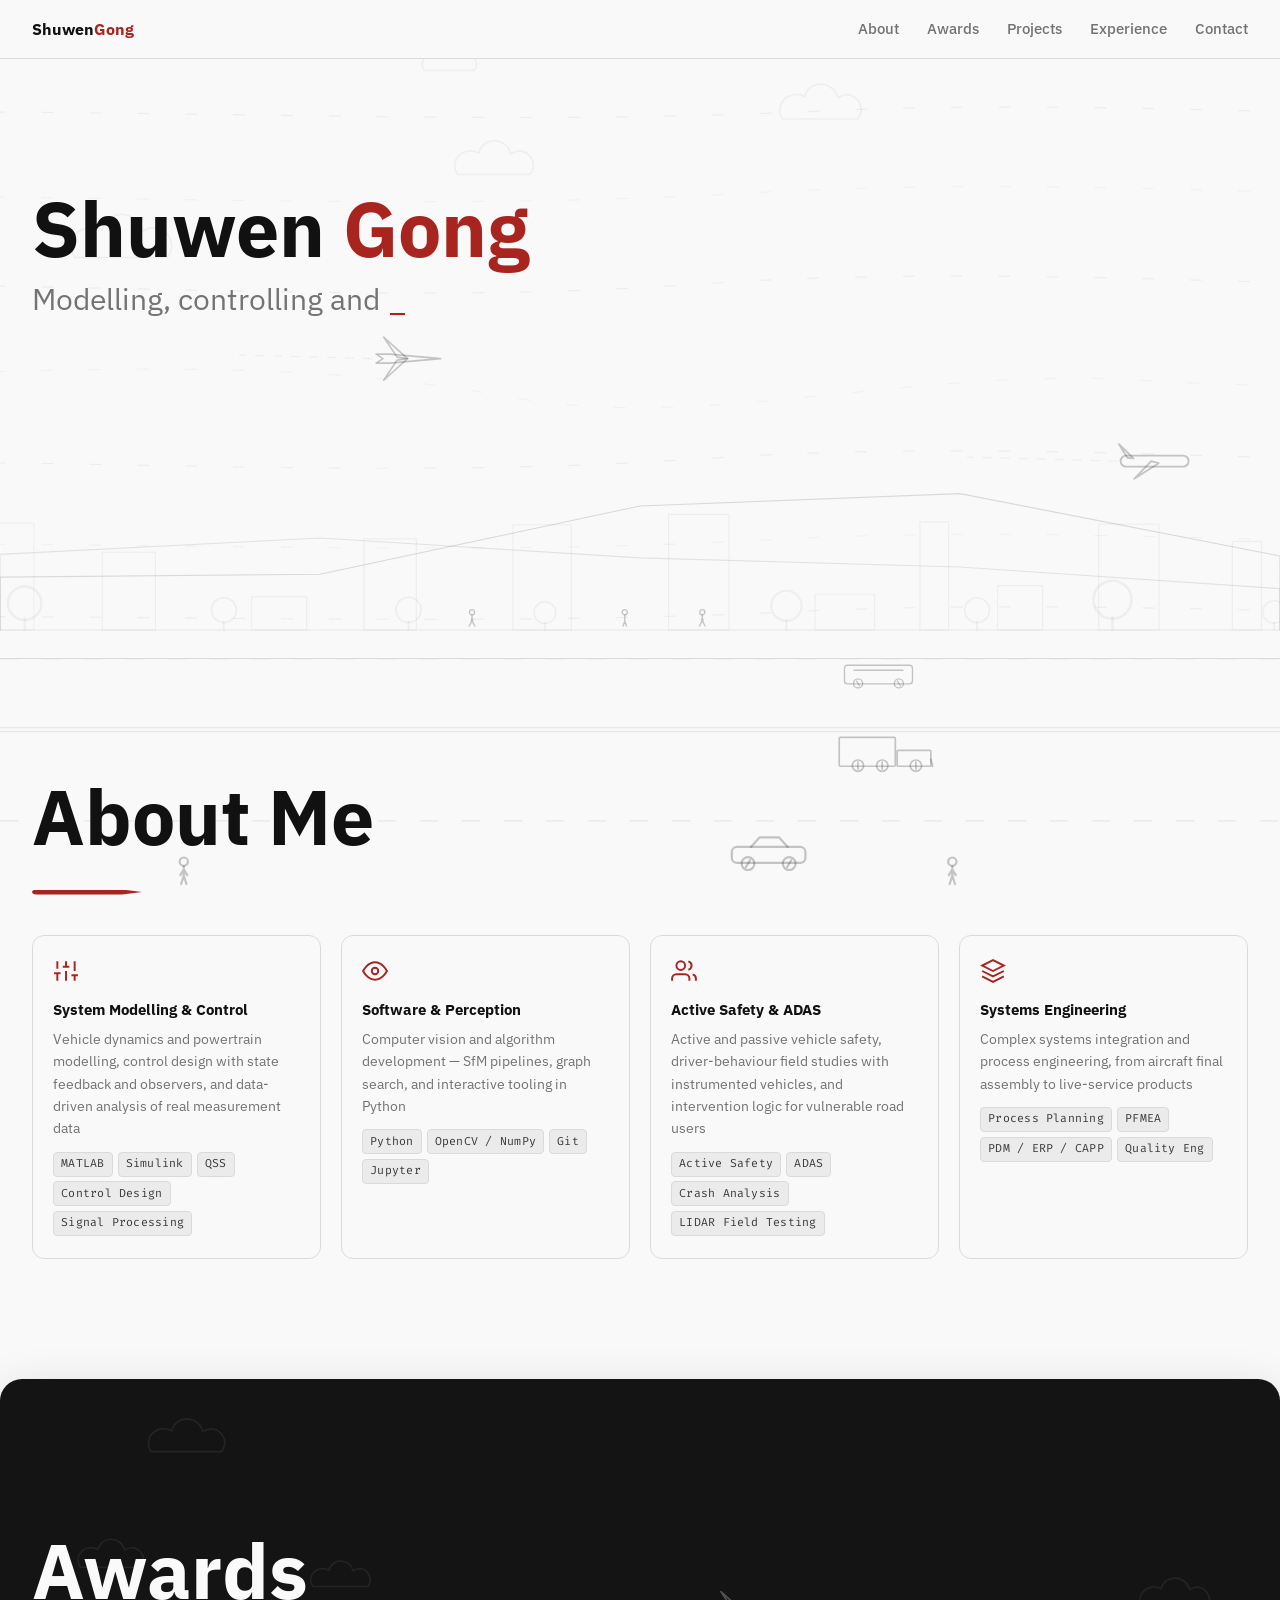
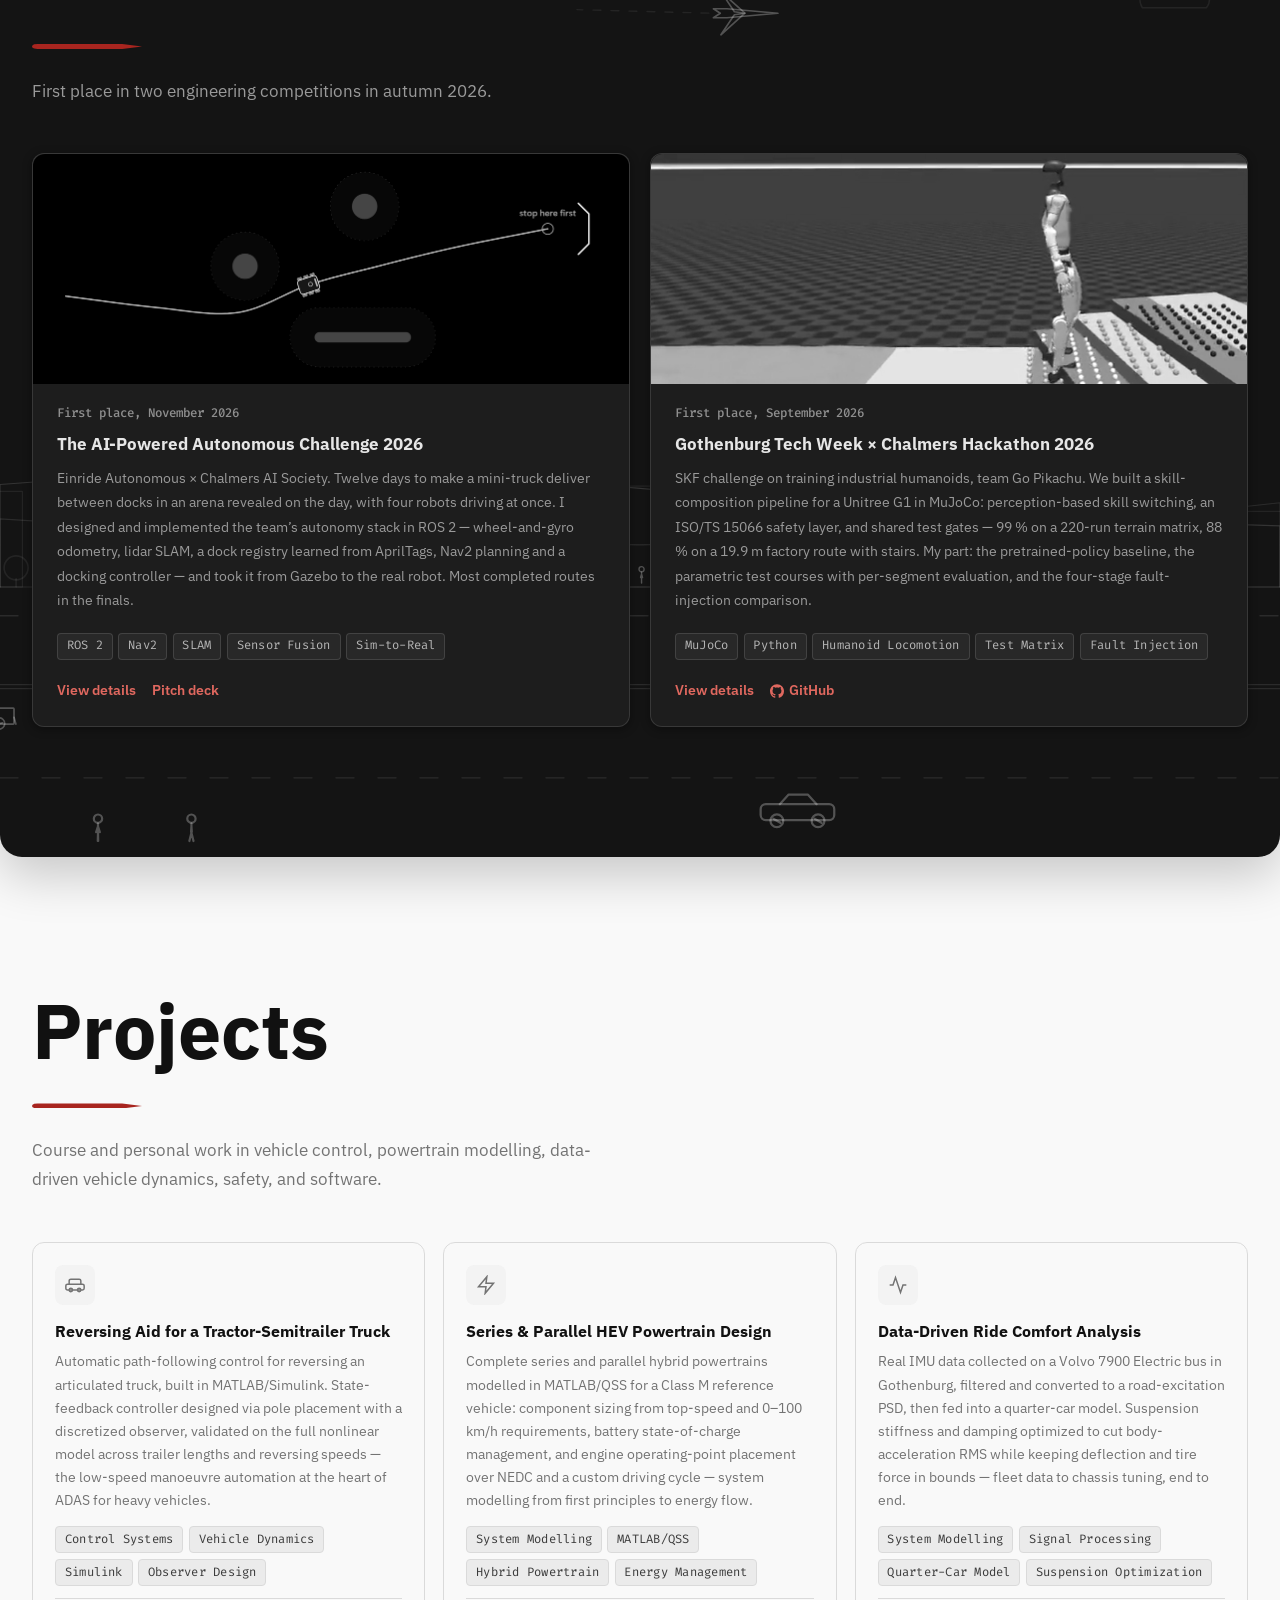
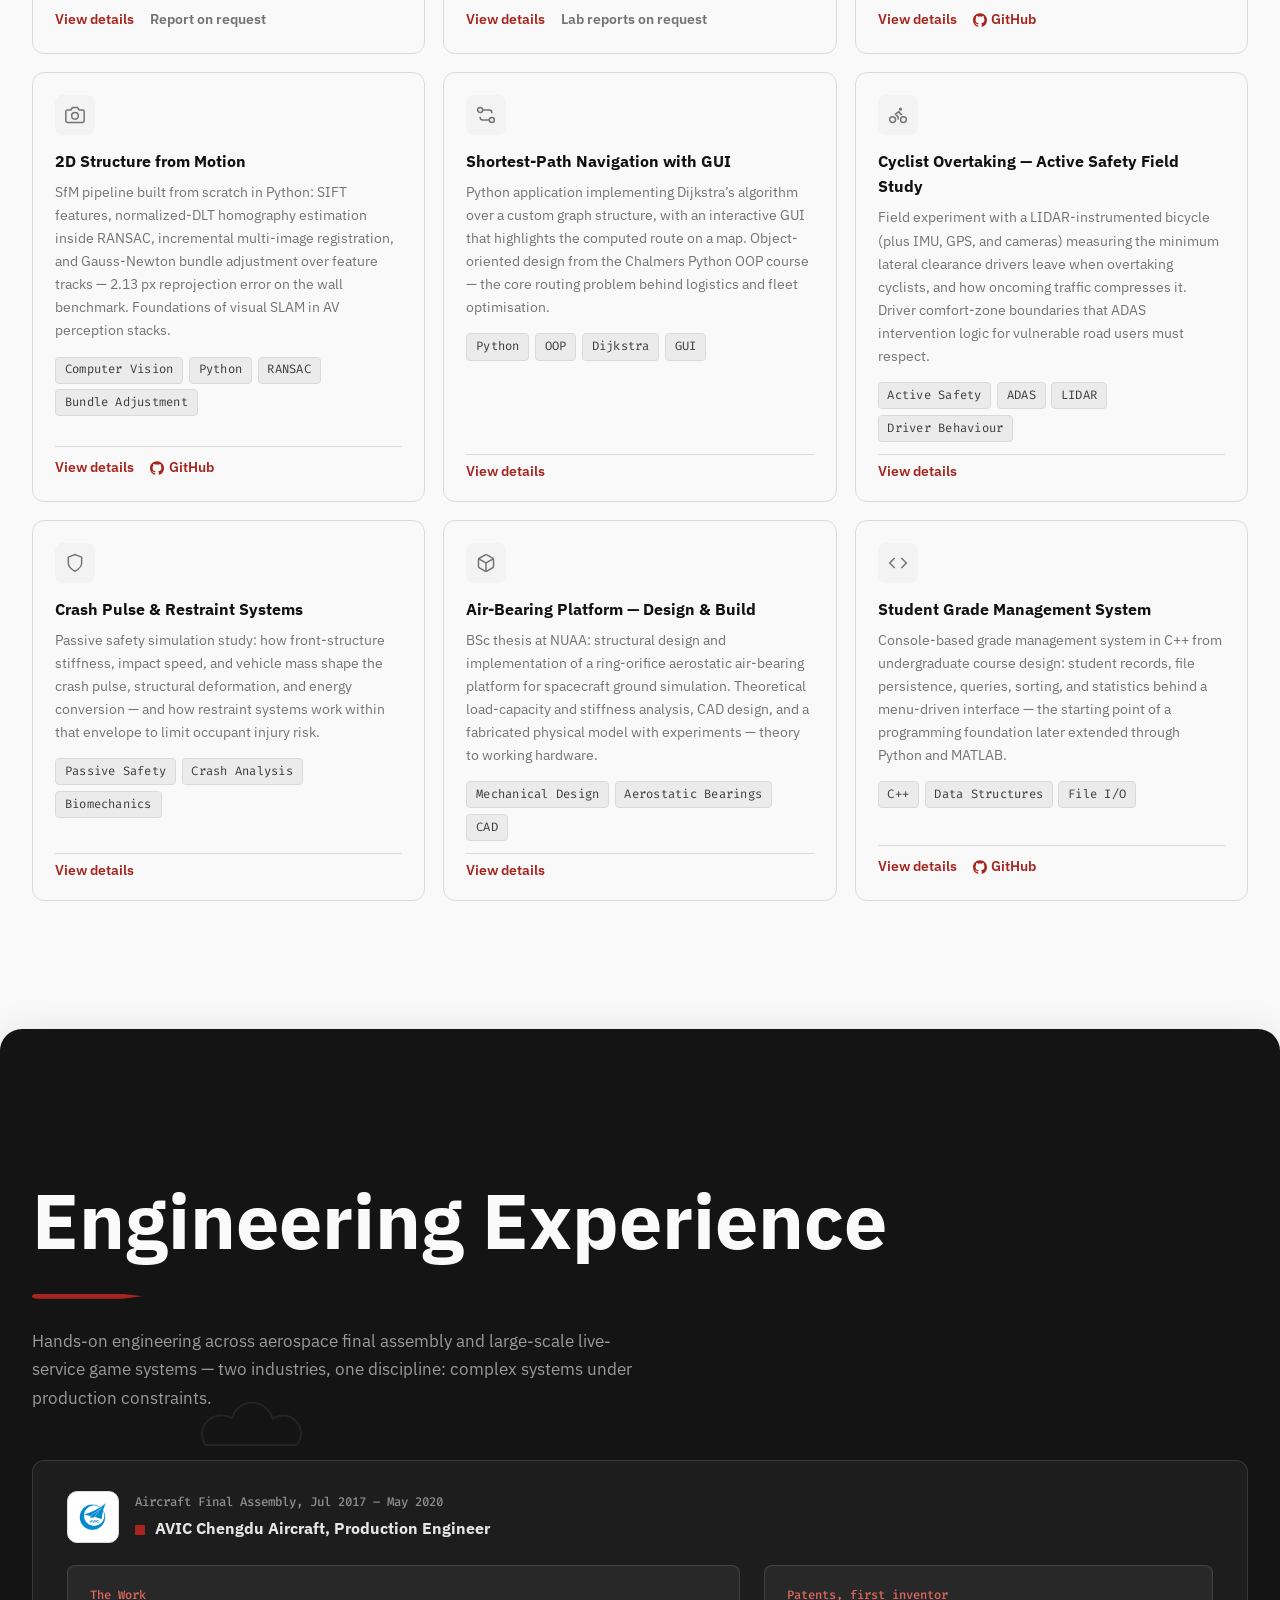
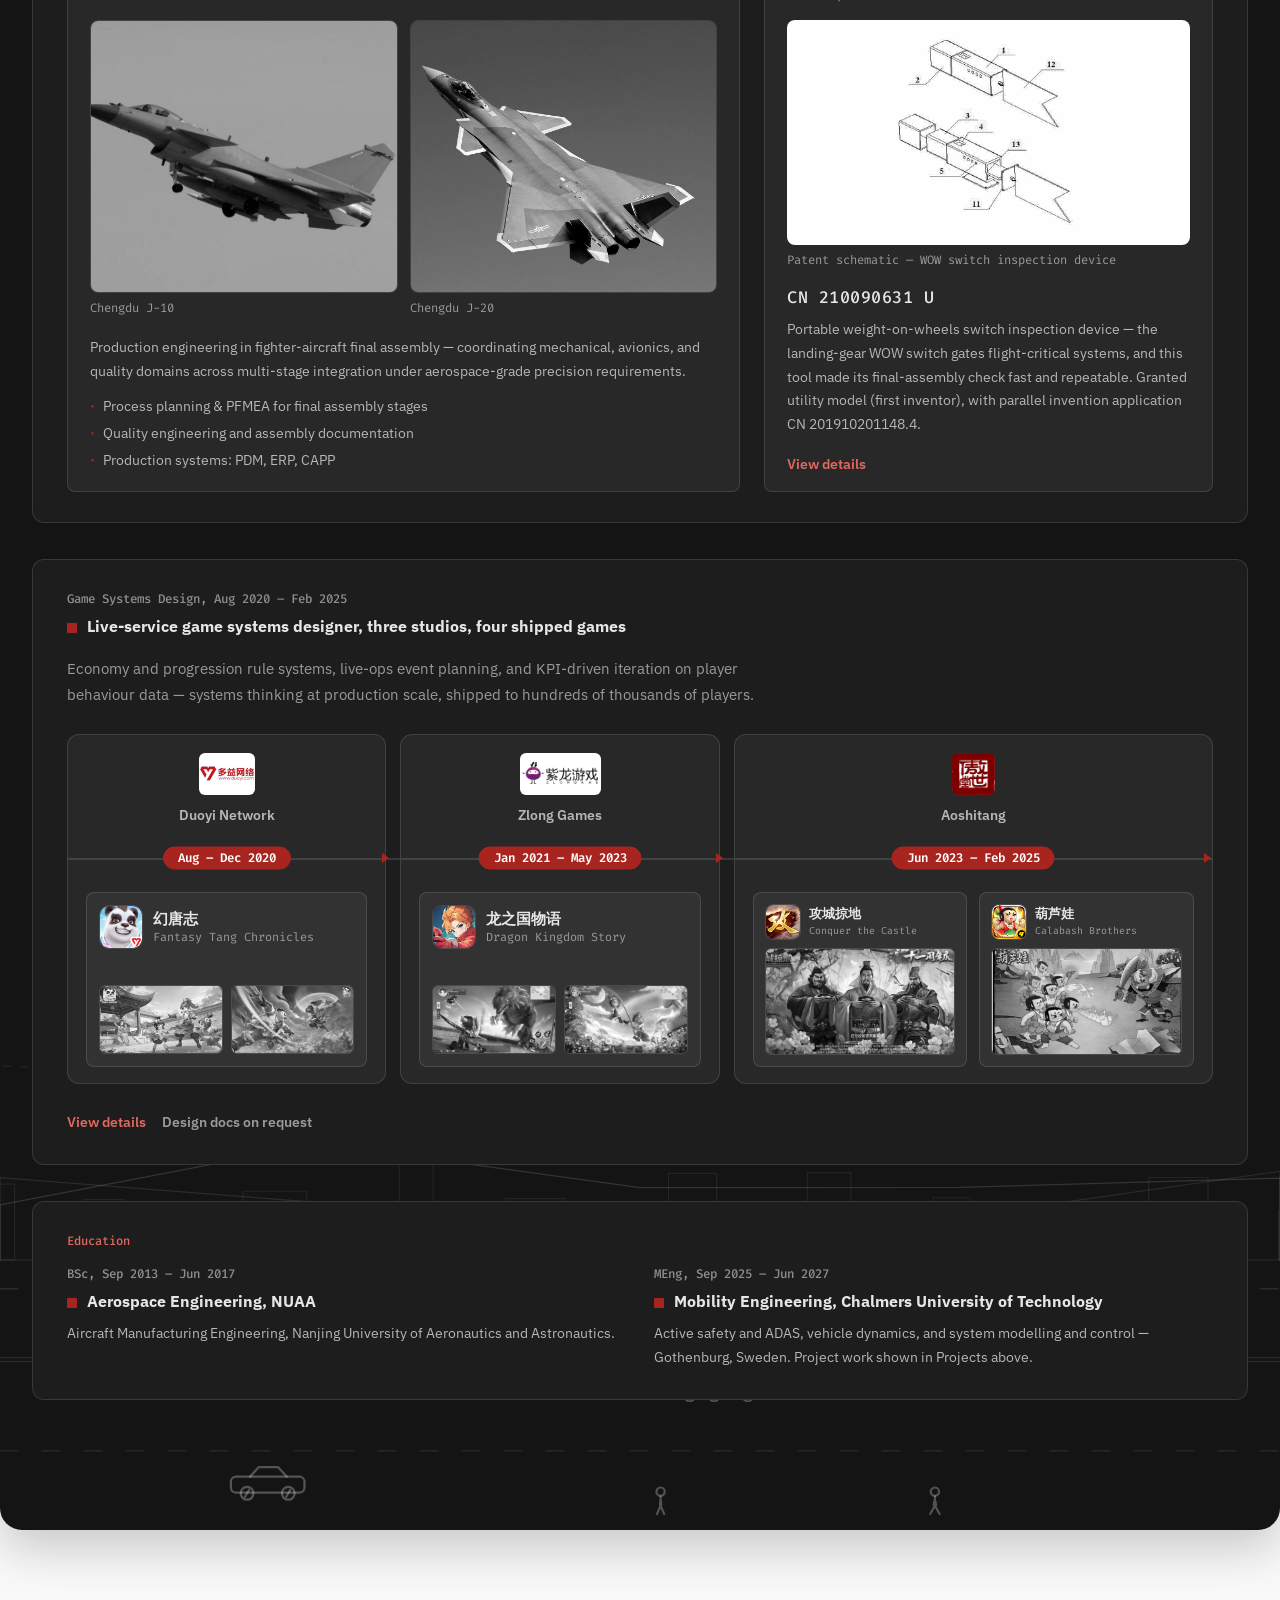
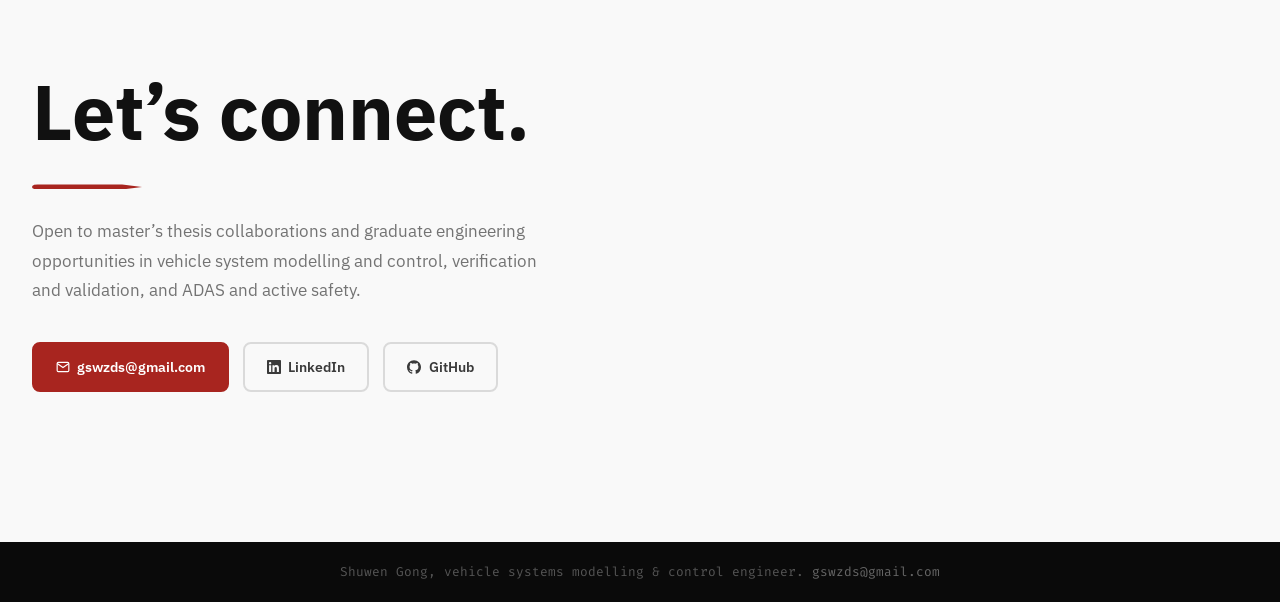
==== commit 960554a6: "页面结构调整：新增 Awards 版块收纳两项比赛冠军；Featured Work 与 Additional Projects 合并为 Projects；导航改为五项并适配手机" ====
--- a/index.html
+++ b/index.html
@@ -33,7 +33,8 @@
   <a class="nb" href="#hero">S<span class="nb-c"><span>huwen </span></span><em>G<span class="nb-c"><span>ong</span></span></em></a>
   <ul class="nl">
     <li><a href="#about">About</a></li>
-    <li><a href="#featured">Work</a></li>
+    <li><a href="#awards">Awards</a></li>
+    <li><a href="#projects">Projects</a></li>
     <li><a href="#engineering">Experience</a></li>
     <li><a href="#contact">Contact</a></li>
   </ul>
@@ -130,102 +131,76 @@
 </div>
 </section>
 
-<!-- FEATURED PROJECTS -->
-<section id="featured" class="section-dark">
+<!-- AWARDS -->
+<section id="awards" class="section-dark">
 <div class="wrap">
-  <h2 class="sh">Featured Work</h2>
+  <h2 class="sh">Awards</h2>
   <span class="ink-rule" aria-hidden="true"></span>
-  <p class="ssub">Three projects across vehicle control, hybrid powertrain modelling, and data-driven vehicle dynamics.</p>
-  <div class="fg">
+  <p class="ssub">First place in two engineering competitions in autumn 2026.</p>
+  <div class="fg fg-2">
 
     <div class="fc">
       <div class="fc-thumb">
-        <img src="assets/images/projects/truck-reversing-1.png" alt="Truck-semitrailer kinematic model" loading="lazy" onerror="this.style.display='none'">
-        <div class="fc-thumb-ph">
-          <svg fill="none" stroke="currentColor" stroke-width="1.5" viewBox="0 0 24 24"><rect x="1" y="11" width="22" height="7" rx="2"/><path d="M5 11V7a2 2 0 0 1 2-2h10a2 2 0 0 1 2 2v4"/><circle cx="7" cy="18" r="2"/><circle cx="17" cy="18" r="2"/></svg>
-        </div>
-      </div>
-      <div class="fi">
-        <svg fill="none" stroke="currentColor" stroke-width="1.8" viewBox="0 0 24 24"><rect x="1" y="11" width="22" height="7" rx="2"/><path d="M5 11V7a2 2 0 0 1 2-2h10a2 2 0 0 1 2 2v4"/><circle cx="7" cy="18" r="2"/><circle cx="17" cy="18" r="2"/></svg>
-      </div>
-      <h3 class="ft">Reversing Aid for a Tractor-Semitrailer Truck</h3>
-      <p class="fd">Automatic path-following control for reversing an articulated truck, built in MATLAB/Simulink. State-feedback controller designed via pole placement with a discretized observer, validated on the full nonlinear model across trailer lengths and reversing speeds — the low-speed manoeuvre automation at the heart of ADAS for heavy vehicles.</p>
-      <div class="tags">
-        <span class="tag">Control Systems</span><span class="tag">Vehicle Dynamics</span><span class="tag">Simulink</span><span class="tag">Observer Design</span>
-      </div>
+        <img src="assets/images/projects/award-autonomous-truck.png" alt="Planned path of the mini-truck around obstacles to a dock" loading="lazy" onerror="this.style.display='none'">
+      </div>
+      <div class="lbl">First place, November 2026</div>
+      <h3 class="ft">The AI-Powered Autonomous Challenge 2026</h3>
+      <p class="fd">Einride Autonomous × Chalmers AI Society. Twelve days to make a mini-truck deliver between docks in an arena revealed on the day, with four robots driving at once. I designed and implemented the team’s autonomy stack in ROS 2 — wheel-and-gyro odometry, lidar SLAM, a dock registry learned from AprilTags, Nav2 planning and a docking controller — and took it from Gazebo to the real robot. Most completed routes in the finals.</p>
+      <div class="tags"><span class="tag">ROS 2</span><span class="tag">Nav2</span><span class="tag">SLAM</span><span class="tag">Sensor Fusion</span><span class="tag">Sim-to-Real</span></div>
       <div class="pls">
-        <button class="pl pm-trigger" data-project="truck-reversing">View details</button>
-        <span class="pl" style="color:var(--muted);cursor:default">Report on request</span>
+        <button class="pl pm-trigger" data-project="autonomous-truck">View details</button>
+        <a class="pl" href="assets/pitch/autonomous-challenge.html" target="_blank" rel="noopener">Pitch deck</a>
       </div>
     </div>
 
     <div class="fc">
       <div class="fc-thumb">
-        <img src="assets/images/projects/hybrid-1.png" alt="Series HEV power flow" loading="lazy" onerror="this.style.display='none'">
-        <div class="fc-thumb-ph">
-          <svg fill="none" stroke="currentColor" stroke-width="1.5" viewBox="0 0 24 24"><path d="M13 2L3 14h9l-1 8 10-12h-9l1-8z"/></svg>
-        </div>
-      </div>
-      <div class="fi">
-        <svg fill="none" stroke="currentColor" stroke-width="1.8" viewBox="0 0 24 24"><path d="M13 2L3 14h9l-1 8 10-12h-9l1-8z"/></svg>
-      </div>
-      <h3 class="ft">Series &amp; Parallel HEV Powertrain Design</h3>
-      <p class="fd">Complete series and parallel hybrid powertrains modelled in MATLAB/QSS for a Class M reference vehicle: component sizing from top-speed and 0–100 km/h requirements, battery state-of-charge management, and engine operating-point placement over NEDC and a custom driving cycle — system modelling from first principles to energy flow.</p>
-      <div class="tags">
-        <span class="tag">System Modelling</span><span class="tag">MATLAB/QSS</span><span class="tag">Hybrid Powertrain</span><span class="tag">Energy Management</span>
-      </div>
+        <img src="assets/images/projects/award-hackathon.png" alt="Unitree G1 approaching stairs in MuJoCo with its height scan" loading="lazy" onerror="this.style.display='none'">
+      </div>
+      <div class="lbl">First place, September 2026</div>
+      <h3 class="ft">Gothenburg Tech Week × Chalmers Hackathon 2026</h3>
+      <p class="fd">SKF challenge on training industrial humanoids, team Go Pikachu. We built a skill-composition pipeline for a Unitree G1 in MuJoCo: perception-based skill switching, an ISO/TS 15066 safety layer, and shared test gates — 99 % on a 220-run terrain matrix, 88 % on a 19.9 m factory route with stairs. My part: the pretrained-policy baseline, the parametric test courses with per-segment evaluation, and the four-stage fault-injection comparison.</p>
+      <div class="tags"><span class="tag">MuJoCo</span><span class="tag">Python</span><span class="tag">Humanoid Locomotion</span><span class="tag">Test Matrix</span><span class="tag">Fault Injection</span></div>
       <div class="pls">
-        <button class="pl pm-trigger" data-project="hybrid-model">View details</button>
-        <span class="pl" style="color:var(--muted);cursor:default">Lab reports on request</span>
-      </div>
-    </div>
-
-    <div class="fc">
-      <div class="fc-thumb">
-        <img src="assets/images/projects/ride-comfort-3.png" alt="Quarter-car suspension model" loading="lazy" onerror="this.style.display='none'">
-        <div class="fc-thumb-ph">
-          <svg fill="none" stroke="currentColor" stroke-width="1.5" viewBox="0 0 24 24"><polyline points="22 12 18 12 15 21 9 3 6 12 2 12"/></svg>
-        </div>
-      </div>
-      <div class="fi">
-        <svg fill="none" stroke="currentColor" stroke-width="1.8" viewBox="0 0 24 24"><polyline points="22 12 18 12 15 21 9 3 6 12 2 12"/></svg>
-      </div>
-      <h3 class="ft">Data-Driven Ride Comfort Analysis</h3>
-      <p class="fd">Real IMU data collected on a Volvo 7900 Electric bus in Gothenburg, filtered and converted to a road-excitation PSD, then fed into a quarter-car model. Suspension stiffness and damping optimized to cut body-acceleration RMS while keeping deflection and tire force in bounds — fleet data to chassis tuning, end to end.</p>
-      <div class="tags">
-        <span class="tag">System Modelling</span><span class="tag">Signal Processing</span><span class="tag">Quarter-Car Model</span><span class="tag">Suspension Optimization</span>
-      </div>
-      <div class="pls">
-        <button class="pl pm-trigger" data-project="ride-comfort">View details</button>
-        <a class="pl" href="https://github.com/Jiayoua-Panda/Data-Driven-Ride-Comfort-Analysis-of-Volvo-7900-Electric-City-Buses" target="_blank" rel="noopener"><svg fill="currentColor" viewBox="0 0 24 24"><path d="M12 .297c-6.63 0-12 5.373-12 12 0 5.303 3.438 9.8 8.205 11.385.6.113.82-.258.82-.577 0-.285-.01-1.04-.015-2.04-3.338.724-4.042-1.61-4.042-1.61C4.422 18.07 3.633 17.7 3.633 17.7c-1.087-.744.084-.729.084-.729 1.205.084 1.838 1.236 1.838 1.236 1.07 1.835 2.809 1.305 3.495.998.108-.776.417-1.305.76-1.605-2.665-.3-5.466-1.332-5.466-5.93 0-1.31.465-2.38 1.235-3.22-.135-.303-.54-1.523.105-3.176 0 0 1.005-.322 3.3 1.23.96-.267 1.98-.399 3-.405 1.02.006 2.04.138 3 .405 2.28-1.552 3.285-1.23 3.285-1.23.645 1.653.24 2.873.12 3.176.765.84 1.23 1.91 1.23 3.22 0 4.61-2.805 5.625-5.475 5.92.42.36.81 1.096.81 2.22 0 1.606-.015 2.896-.015 3.286 0 .315.21.69.825.57C20.565 22.092 24 17.592 24 12.297c0-6.627-5.373-12-12-12"/></svg>GitHub</a>
-      </div>
-    </div>
-
-  </div>
-</div>
-</section>
-
-<!-- ADDITIONAL PROJECTS -->
-<section id="more">
+        <button class="pl pm-trigger" data-project="hackathon">View details</button>
+        <a class="pl" href="https://github.com/Jiayoua-Panda/Gothenburg_Tech_Week_Chalmers_Hackathon_Go_Pikachu" target="_blank" rel="noopener"><svg fill="currentColor" viewBox="0 0 24 24"><path d="M12 .297c-6.63 0-12 5.373-12 12 0 5.303 3.438 9.8 8.205 11.385.6.113.82-.258.82-.577 0-.285-.01-1.04-.015-2.04-3.338.724-4.042-1.61-4.042-1.61C4.422 18.07 3.633 17.7 3.633 17.7c-1.087-.744.084-.729.084-.729 1.205.084 1.838 1.236 1.838 1.236 1.07 1.835 2.809 1.305 3.495.998.108-.776.417-1.305.76-1.605-2.665-.3-5.466-1.332-5.466-5.93 0-1.31.465-2.38 1.235-3.22-.135-.303-.54-1.523.105-3.176 0 0 1.005-.322 3.3 1.23.96-.267 1.98-.399 3-.405 1.02.006 2.04.138 3 .405 2.28-1.552 3.285-1.23 3.285-1.23.645 1.653.24 2.873.12 3.176.765.84 1.23 1.91 1.23 3.22 0 4.61-2.805 5.625-5.475 5.92.42.36.81 1.096.81 2.22 0 1.606-.015 2.896-.015 3.286 0 .315.21.69.825.57C20.565 22.092 24 17.592 24 12.297c0-6.627-5.373-12-12-12"/></svg>GitHub</a>
+      </div>
+    </div>
+
+  </div>
+</div>
+</section>
+
+<!-- PROJECTS -->
+<section id="projects">
 <div class="wrap">
-  <h2 class="sh">Additional Projects</h2>
+  <h2 class="sh">Projects</h2>
   <span class="ink-rule" aria-hidden="true"></span>
+  <p class="ssub">Course and personal work in vehicle control, powertrain modelling, data-driven vehicle dynamics, safety, and software.</p>
   <div class="pg">
 
     <div class="pc">
-      <div class="pi"><svg fill="none" stroke="currentColor" stroke-width="1.8" viewBox="0 0 24 24"><polygon points="3 11 22 2 13 21 11 13 3 11"/></svg></div>
-      <div class="pt">Autonomous Mini-Truck — Einride Challenge Winner</div>
-      <p class="pd">Winner of The AI-Powered Autonomous Challenge 2026 by Einride Autonomous and Chalmers AI Society: twelve days to make a mini-truck deliver between docks in an arena revealed on the day, with four robots driving at once. I designed and implemented the team’s autonomy stack in ROS 2 — wheel-and-gyro odometry, lidar SLAM, a dock registry learned from AprilTags, Nav2 planning and a docking controller — and took it from Gazebo to the real robot. Most completed routes in the finals.</p>
-      <div class="tags"><span class="tag">ROS 2</span><span class="tag">Nav2</span><span class="tag">SLAM</span><span class="tag">Sensor Fusion</span><span class="tag">Sim-to-Real</span></div>
-      <div class="pc-foot"><button class="pm-trigger" data-project="autonomous-truck">View details</button><a class="pl" href="assets/pitch/autonomous-challenge.html" target="_blank" rel="noopener">Pitch deck</a></div>
-    </div>
-
-    <div class="pc">
-      <div class="pi"><svg fill="none" stroke="currentColor" stroke-width="1.8" viewBox="0 0 24 24"><circle cx="12" cy="8" r="7"/><polyline points="8.21 13.89 7 23 12 20 17 23 15.79 13.89"/></svg></div>
-      <div class="pt">Humanoid Skill Factory — Hackathon Winner</div>
-      <p class="pd">Winner of the Gothenburg Tech Week × Chalmers Hackathon 2026, SKF challenge on training industrial humanoids. Our team built a skill-composition pipeline for a Unitree G1 in MuJoCo: perception-based skill switching, an ISO/TS 15066 safety layer, and shared test gates — 99 % on a 220-run terrain matrix, 88 % on a 19.9 m factory route with stairs. My part: the pretrained-policy baseline, the parametric test courses with per-segment evaluation, and the four-stage fault-injection comparison.</p>
-      <div class="tags"><span class="tag">MuJoCo</span><span class="tag">Python</span><span class="tag">Humanoid Locomotion</span><span class="tag">Test Matrix</span><span class="tag">Fault Injection</span></div>
-      <div class="pc-foot"><button class="pm-trigger" data-project="hackathon">View details</button><a class="pl" href="https://github.com/Jiayoua-Panda/Gothenburg_Tech_Week_Chalmers_Hackathon_Go_Pikachu" target="_blank" rel="noopener"><svg fill="currentColor" viewBox="0 0 24 24"><path d="M12 .297c-6.63 0-12 5.373-12 12 0 5.303 3.438 9.8 8.205 11.385.6.113.82-.258.82-.577 0-.285-.01-1.04-.015-2.04-3.338.724-4.042-1.61-4.042-1.61C4.422 18.07 3.633 17.7 3.633 17.7c-1.087-.744.084-.729.084-.729 1.205.084 1.838 1.236 1.838 1.236 1.07 1.835 2.809 1.305 3.495.998.108-.776.417-1.305.76-1.605-2.665-.3-5.466-1.332-5.466-5.93 0-1.31.465-2.38 1.235-3.22-.135-.303-.54-1.523.105-3.176 0 0 1.005-.322 3.3 1.23.96-.267 1.98-.399 3-.405 1.02.006 2.04.138 3 .405 2.28-1.552 3.285-1.23 3.285-1.23.645 1.653.24 2.873.12 3.176.765.84 1.23 1.91 1.23 3.22 0 4.61-2.805 5.625-5.475 5.92.42.36.81 1.096.81 2.22 0 1.606-.015 2.896-.015 3.286 0 .315.21.69.825.57C20.565 22.092 24 17.592 24 12.297c0-6.627-5.373-12-12-12"/></svg>GitHub</a></div>
+      <div class="pi"><svg fill="none" stroke="currentColor" stroke-width="1.8" viewBox="0 0 24 24"><rect x="1" y="11" width="22" height="7" rx="2"/><path d="M5 11V7a2 2 0 0 1 2-2h10a2 2 0 0 1 2 2v4"/><circle cx="7" cy="18" r="2"/><circle cx="17" cy="18" r="2"/></svg></div>
+      <div class="pt">Reversing Aid for a Tractor-Semitrailer Truck</div>
+      <p class="pd">Automatic path-following control for reversing an articulated truck, built in MATLAB/Simulink. State-feedback controller designed via pole placement with a discretized observer, validated on the full nonlinear model across trailer lengths and reversing speeds — the low-speed manoeuvre automation at the heart of ADAS for heavy vehicles.</p>
+      <div class="tags"><span class="tag">Control Systems</span><span class="tag">Vehicle Dynamics</span><span class="tag">Simulink</span><span class="tag">Observer Design</span></div>
+      <div class="pc-foot"><button class="pm-trigger" data-project="truck-reversing">View details</button><span class="pl" style="color:var(--muted);cursor:default">Report on request</span></div>
+    </div>
+
+    <div class="pc">
+      <div class="pi"><svg fill="none" stroke="currentColor" stroke-width="1.8" viewBox="0 0 24 24"><path d="M13 2L3 14h9l-1 8 10-12h-9l1-8z"/></svg></div>
+      <div class="pt">Series &amp; Parallel HEV Powertrain Design</div>
+      <p class="pd">Complete series and parallel hybrid powertrains modelled in MATLAB/QSS for a Class M reference vehicle: component sizing from top-speed and 0–100 km/h requirements, battery state-of-charge management, and engine operating-point placement over NEDC and a custom driving cycle — system modelling from first principles to energy flow.</p>
+      <div class="tags"><span class="tag">System Modelling</span><span class="tag">MATLAB/QSS</span><span class="tag">Hybrid Powertrain</span><span class="tag">Energy Management</span></div>
+      <div class="pc-foot"><button class="pm-trigger" data-project="hybrid-model">View details</button><span class="pl" style="color:var(--muted);cursor:default">Lab reports on request</span></div>
+    </div>
+
+    <div class="pc">
+      <div class="pi"><svg fill="none" stroke="currentColor" stroke-width="1.8" viewBox="0 0 24 24"><polyline points="22 12 18 12 15 21 9 3 6 12 2 12"/></svg></div>
+      <div class="pt">Data-Driven Ride Comfort Analysis</div>
+      <p class="pd">Real IMU data collected on a Volvo 7900 Electric bus in Gothenburg, filtered and converted to a road-excitation PSD, then fed into a quarter-car model. Suspension stiffness and damping optimized to cut body-acceleration RMS while keeping deflection and tire force in bounds — fleet data to chassis tuning, end to end.</p>
+      <div class="tags"><span class="tag">System Modelling</span><span class="tag">Signal Processing</span><span class="tag">Quarter-Car Model</span><span class="tag">Suspension Optimization</span></div>
+      <div class="pc-foot"><button class="pm-trigger" data-project="ride-comfort">View details</button><a class="pl" href="https://github.com/Jiayoua-Panda/Data-Driven-Ride-Comfort-Analysis-of-Volvo-7900-Electric-City-Buses" target="_blank" rel="noopener"><svg fill="currentColor" viewBox="0 0 24 24"><path d="M12 .297c-6.63 0-12 5.373-12 12 0 5.303 3.438 9.8 8.205 11.385.6.113.82-.258.82-.577 0-.285-.01-1.04-.015-2.04-3.338.724-4.042-1.61-4.042-1.61C4.422 18.07 3.633 17.7 3.633 17.7c-1.087-.744.084-.729.084-.729 1.205.084 1.838 1.236 1.838 1.236 1.07 1.835 2.809 1.305 3.495.998.108-.776.417-1.305.76-1.605-2.665-.3-5.466-1.332-5.466-5.93 0-1.31.465-2.38 1.235-3.22-.135-.303-.54-1.523.105-3.176 0 0 1.005-.322 3.3 1.23.96-.267 1.98-.399 3-.405 1.02.006 2.04.138 3 .405 2.28-1.552 3.285-1.23 3.285-1.23.645 1.653.24 2.873.12 3.176.765.84 1.23 1.91 1.23 3.22 0 4.61-2.805 5.625-5.475 5.92.42.36.81 1.096.81 2.22 0 1.606-.015 2.896-.015 3.286 0 .315.21.69.825.57C20.565 22.092 24 17.592 24 12.297c0-6.627-5.373-12-12-12"/></svg>GitHub</a></div>
     </div>
 
     <div class="pc">
@@ -431,7 +406,7 @@
       <div class="eng-edu-item">
         <div class="lbl" style="margin:0 0 4px">MEng, Sep 2025 – Jun 2027</div>
         <h3 class="eng-co-name">Mobility Engineering, Chalmers University of Technology</h3>
-        <p class="eng-pane-desc" style="margin:6px 0 0">Active safety and ADAS, vehicle dynamics, and system modelling and control — Gothenburg, Sweden. Project work shown in Featured Work and Additional Projects above.</p>
+        <p class="eng-pane-desc" style="margin:6px 0 0">Active safety and ADAS, vehicle dynamics, and system modelling and control — Gothenburg, Sweden. Project work shown in Projects above.</p>
       </div>
     </div>
   </div>
--- a/css/style.css
+++ b/css/style.css
@@ -73,6 +73,9 @@
 .fg{display:grid;grid-template-columns:repeat(3,minmax(0,1fr));gap:1.25rem}
 .fc{background:var(--paper-a88);border:1px solid var(--border);border-radius:var(--r);padding:1.5rem;box-shadow:var(--sh-sm);display:flex;flex-direction:column;transition:box-shadow .2s,border-color .2s;overflow:hidden;position:relative;backdrop-filter:blur(6px)}
 .fc:hover{border-color:var(--accent)}
+.fg-2{grid-template-columns:repeat(2,minmax(0,1fr))}
+.fg-2 .fc-thumb{height:230px}
+.fc .lbl{margin-bottom:.4rem}
 
 /* PROJECT CARD THUMBNAIL */
 .fc-thumb{width:calc(100% + 3rem);margin:-1.5rem -1.5rem 1.25rem;height:170px;overflow:hidden;border-radius:var(--r) var(--r) 0 0;position:relative;background:var(--bg3)}
@@ -334,7 +337,11 @@
   .gtl-node::after{display:none}
 }
 @media(max-width:580px){
-  .nl{gap:1rem}
+  .nw{padding:0 1.1rem}
+  .nb{white-space:nowrap;flex-shrink:0}
+  .nb-c{grid-template-columns:0fr;opacity:0}
+  .nl{gap:.6rem}
+  .nl a{font-size:.8rem}
   section{padding:100px 0}
   h2.sh{font-size:3rem}
   .hname{font-size:clamp(2.8rem,10vw,4.5rem)}
@@ -355,9 +362,9 @@
 .section-dark .pl,.section-dark .pm-trigger,.section-dark .eng-pane-label{color:var(--accent-on-night)}
 /* uneven section rhythm: tighter About/Additional, roomier Contact; dark sections keep the base */
 #about{padding:96px 0 120px}
-#more{padding:112px 0 128px}
+#projects{padding:112px 0 128px}
 #contact{padding:120px 0 150px}
-@media(max-width:580px){#about,#more,#contact{padding:88px 0 100px}}
+@media(max-width:580px){#about,#projects,#contact{padding:88px 0 100px}}
 @media (prefers-reduced-motion: reduce){
   *,*::before,*::after{animation-duration:.01ms!important;animation-iteration-count:1!important;transition-duration:.01ms!important;scroll-behavior:auto!important}
   .caret::after{animation:none}
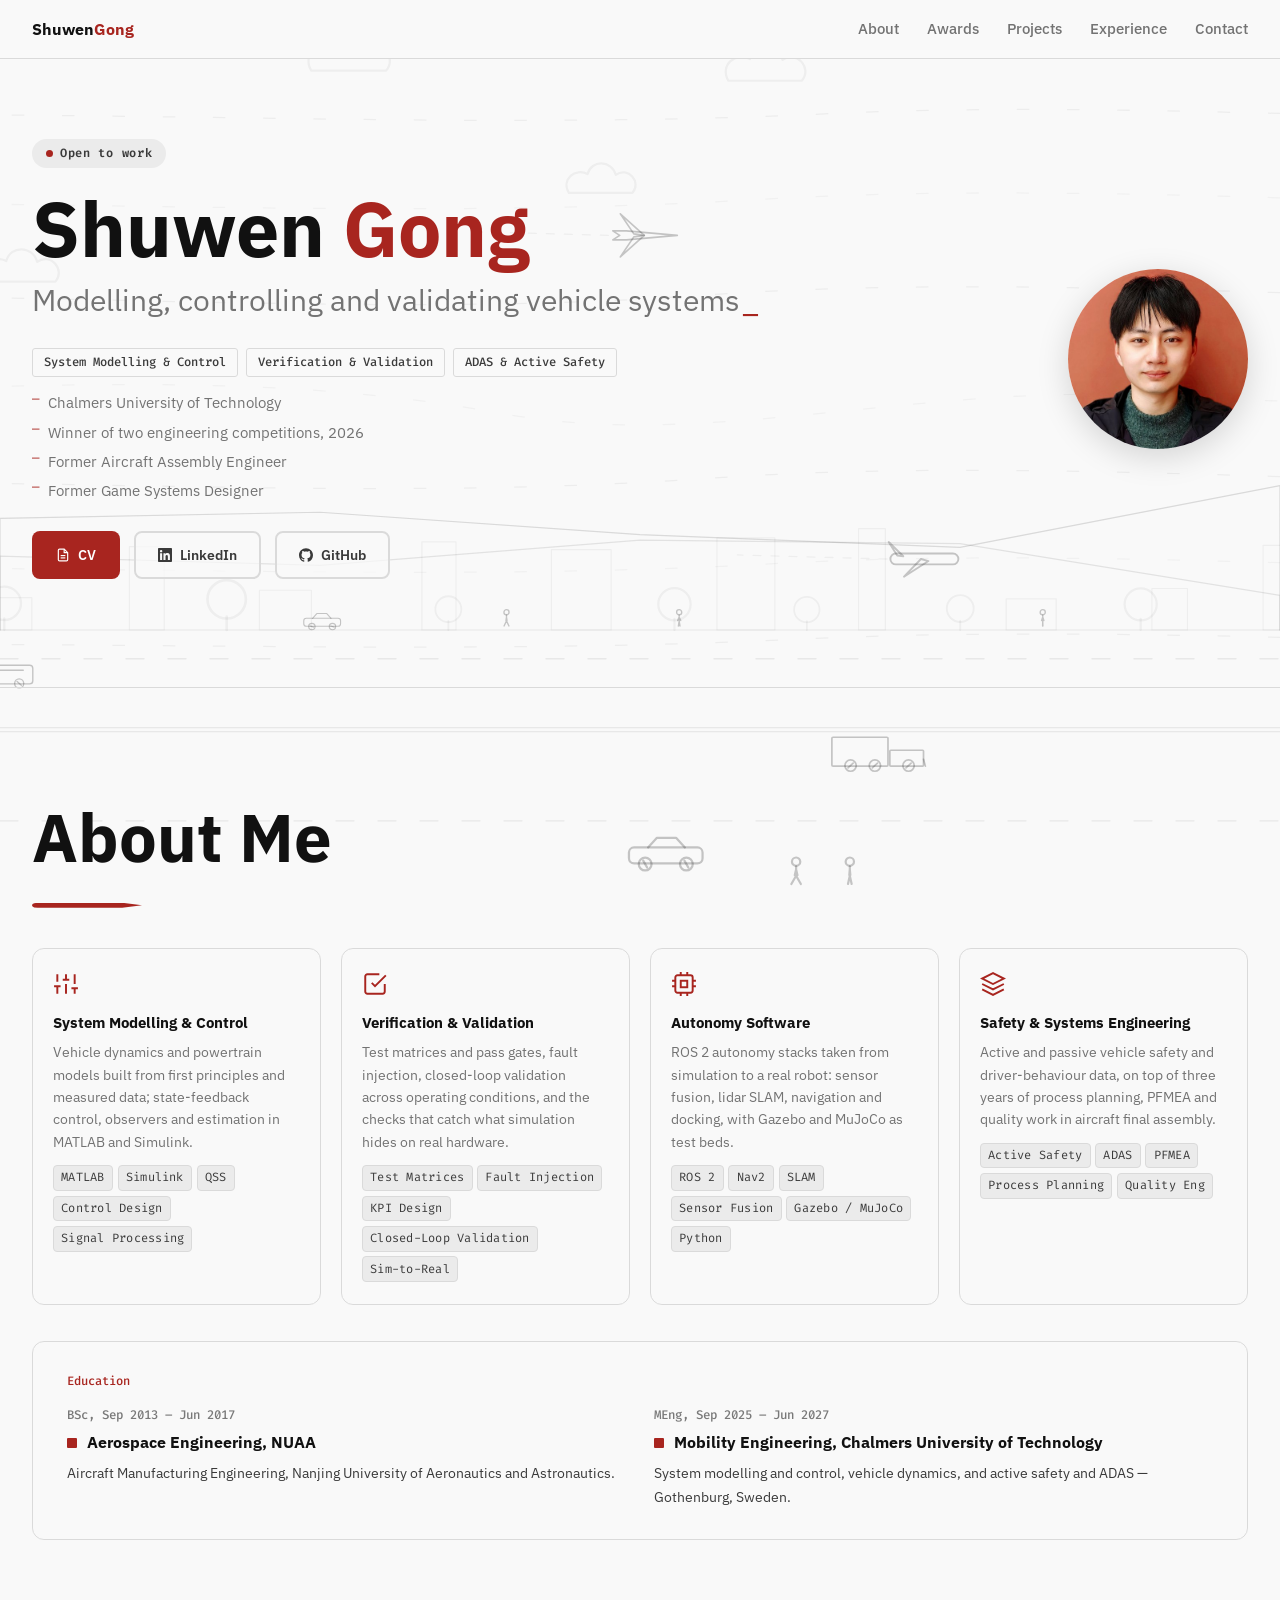
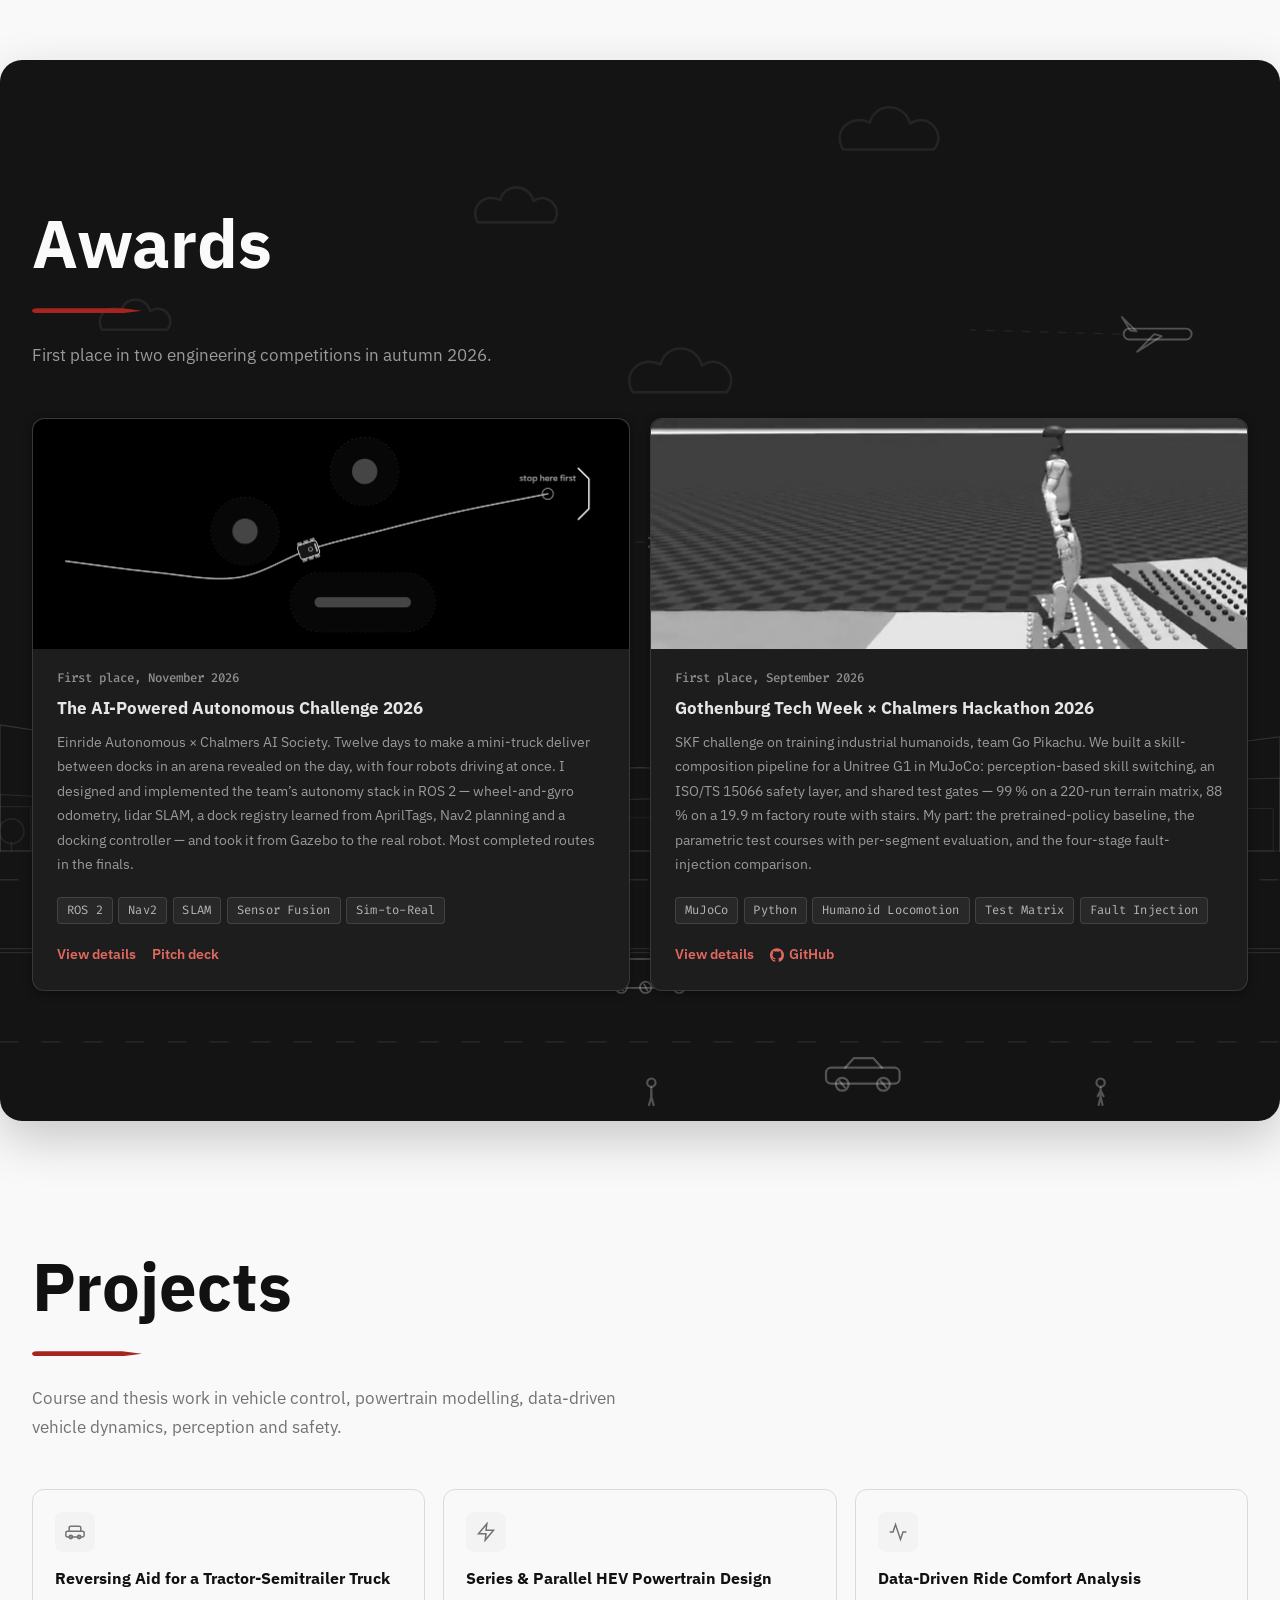
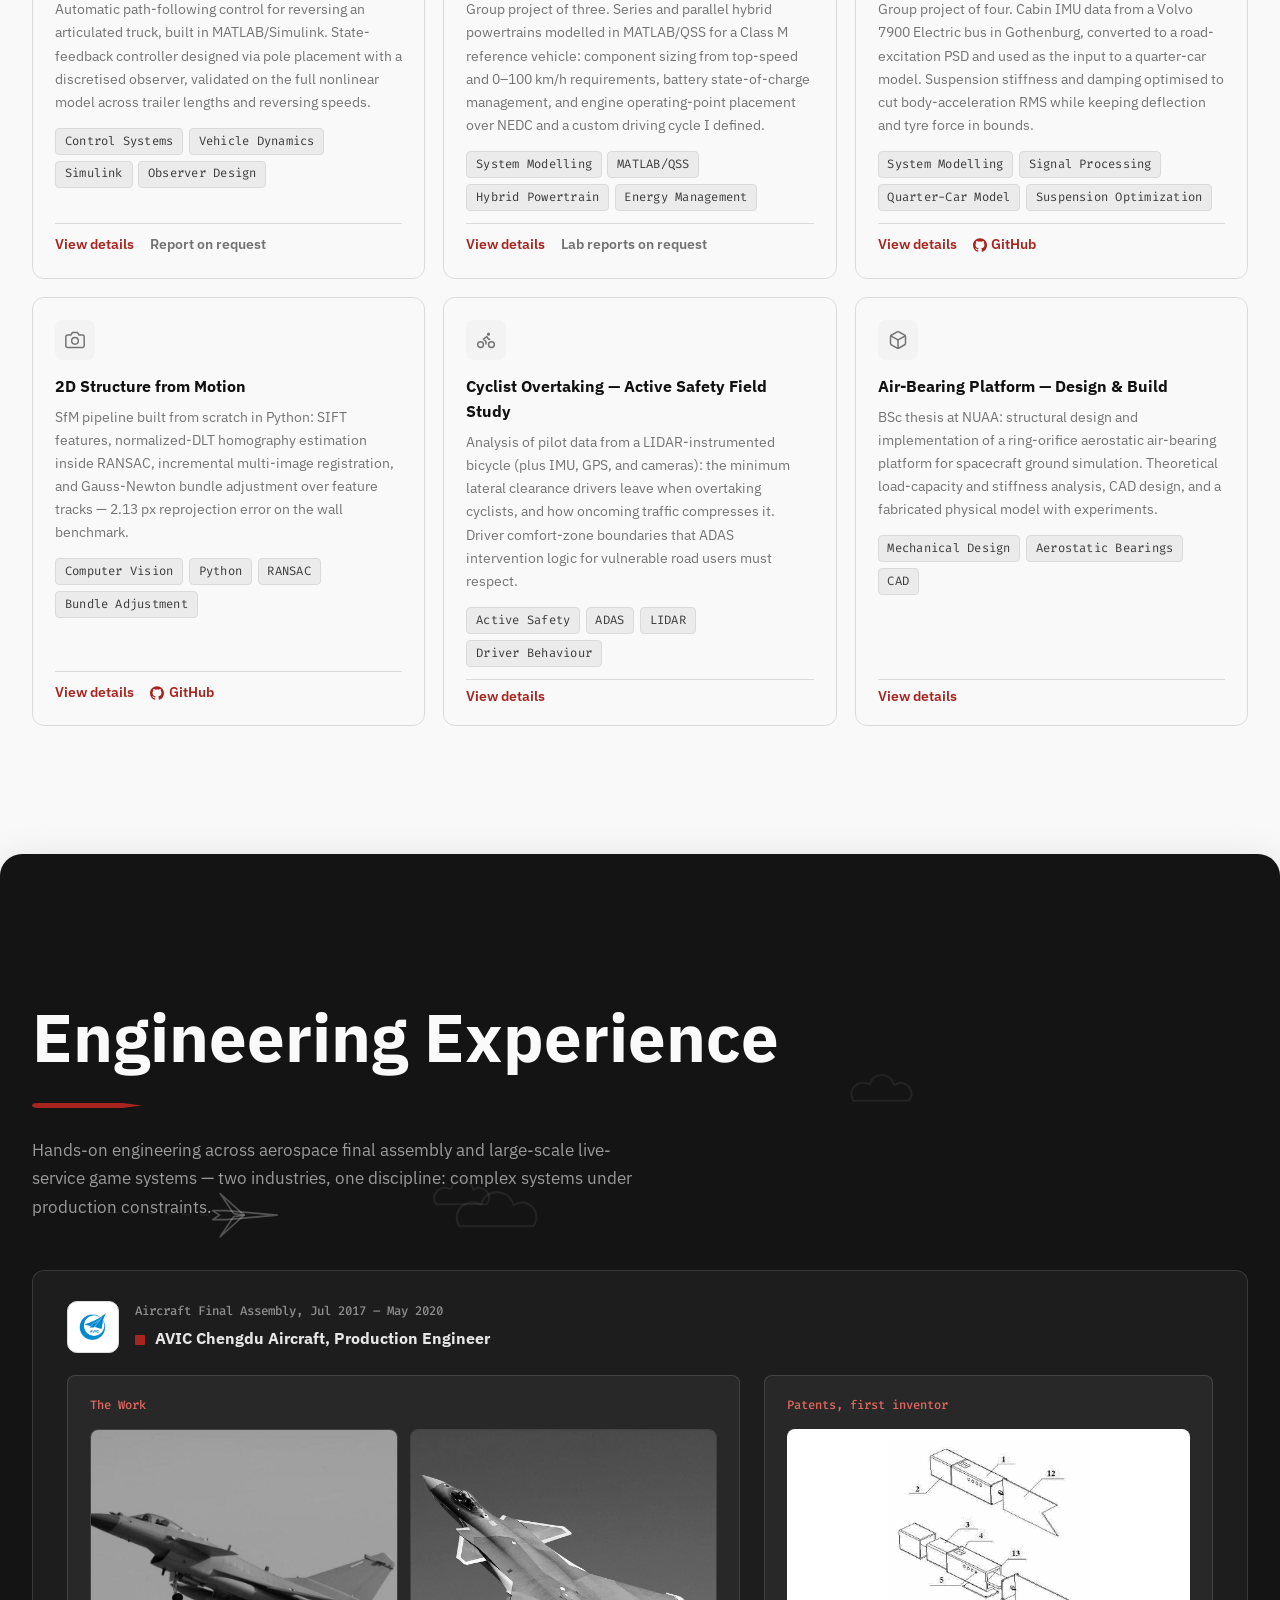
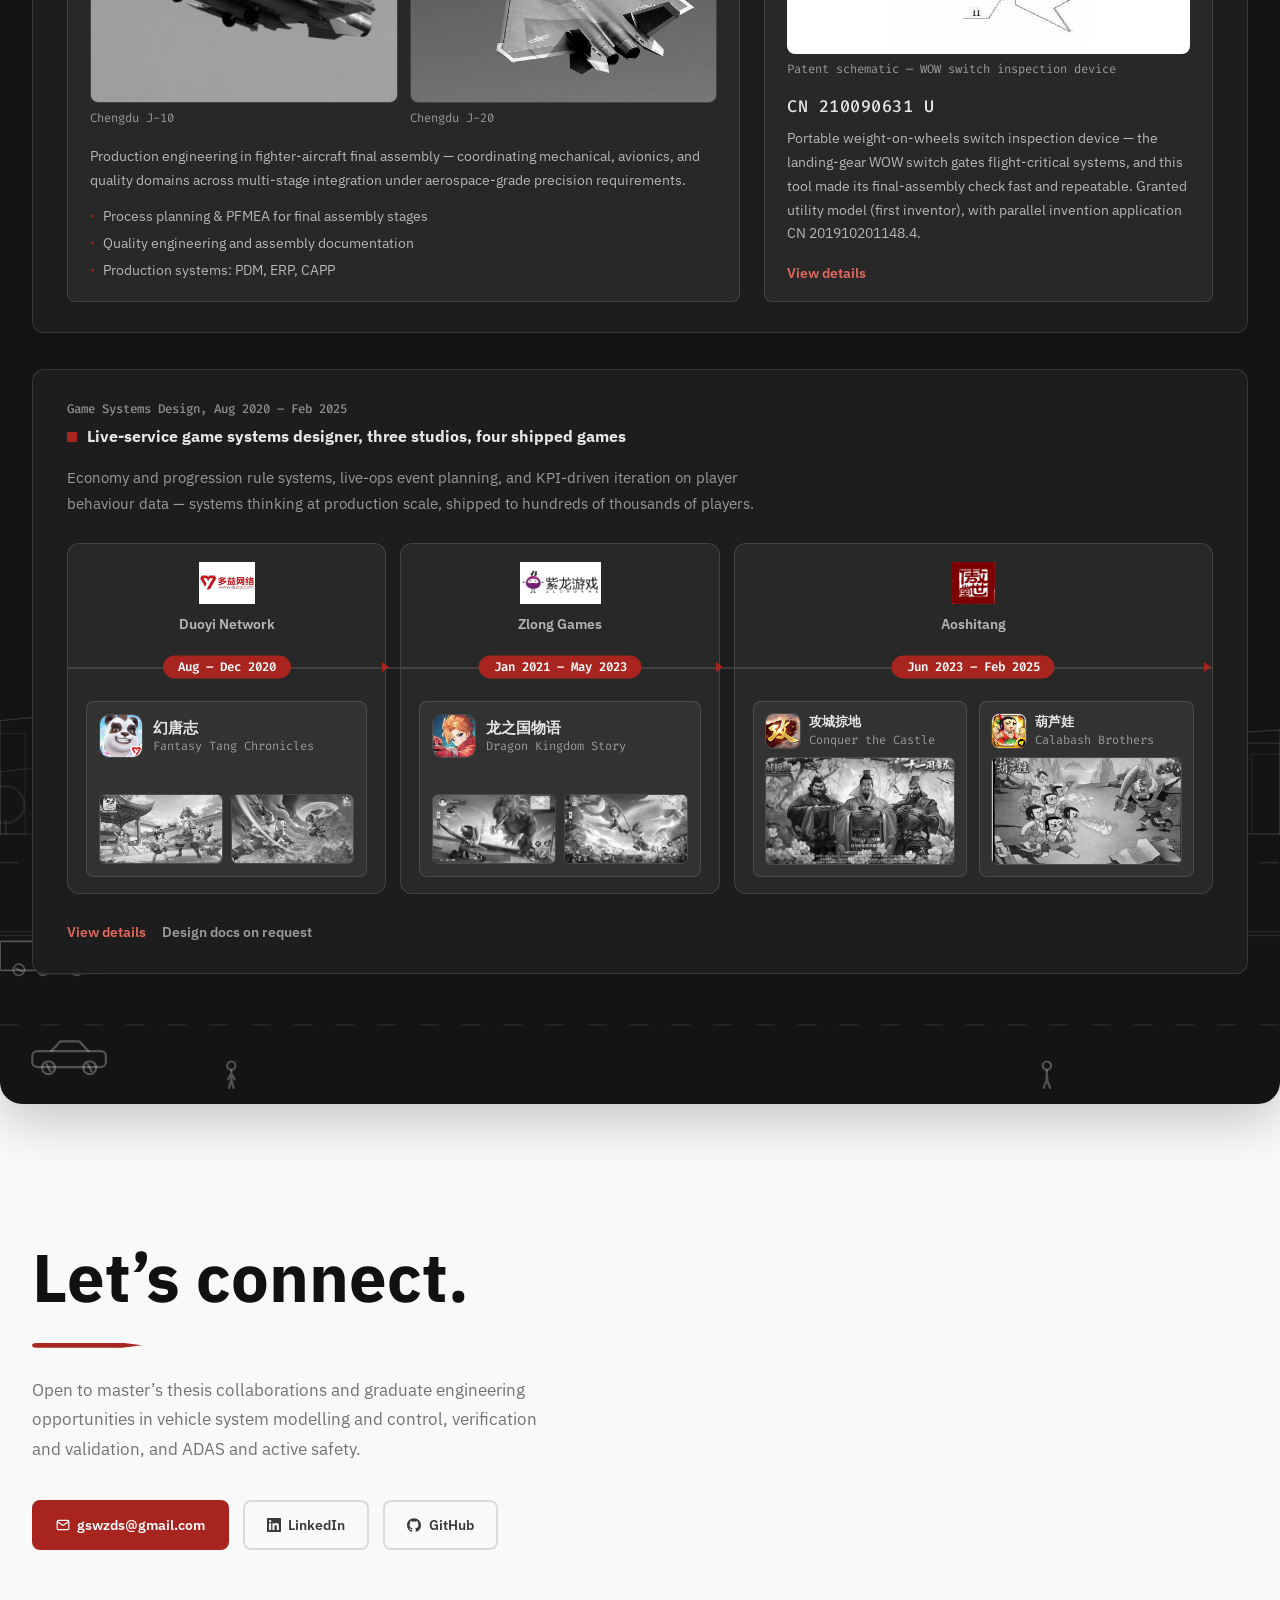
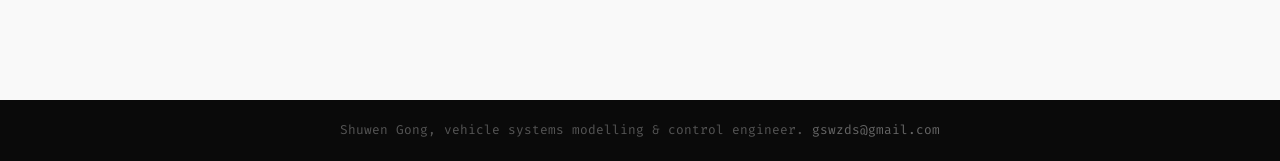
==== commit 072cc92c: "网站更新：首屏即时显示并加入获奖信息；About 重写并上移 Education；项目精简为六个并统一口径；手机端截断与字号、点击区域；移除卡片倾斜、离屏画布暂停；图片转 WebP 并补尺寸" ====
--- a/index.html
+++ b/index.html
@@ -22,7 +22,7 @@
 <link rel="preconnect" href="https://fonts.googleapis.com">
 <link rel="preconnect" href="https://fonts.gstatic.com" crossorigin>
 <link href="https://fonts.googleapis.com/css2?family=Fira+Code:wght@400;500&family=IBM+Plex+Sans:wght@400;500;600;700&display=swap" rel="stylesheet">
-<link rel="stylesheet" href="css/style.css">
+<link rel="stylesheet" href="css/style.css?v=20261121">
 <script>document.documentElement.classList.add('hero-js')</script>
 </head>
 <body>
@@ -41,6 +41,7 @@
 </div>
 </nav>
 
+<main>
 <!-- HERO -->
 <section id="hero">
 <svg class="hero-flow" viewBox="0 0 1440 500" preserveAspectRatio="xMidYMid slice" xmlns="http://www.w3.org/2000/svg" aria-hidden="true">
@@ -54,7 +55,7 @@
 </svg>
 <div class="hg">
   <div>
-    <div class="hbadge"><div class="hdot"></div>Open to thesis roles in vehicle modelling, control &amp; V&amp;V</div>
+    <div class="hbadge"><div class="hdot"></div>Open to work</div>
     <h1 class="hname">Shuwen <em>Gong</em></h1>
     <p class="htitle">Modelling, controlling and validating vehicle systems</p>
     <div class="disc-tags">
@@ -64,8 +65,9 @@
     </div>
     <ul class="ident-list">
       <li>Chalmers University of Technology</li>
+      <li>Winner of two engineering competitions, 2026</li>
       <li>Former Aircraft Assembly Engineer</li>
-      <li>Former Systems Designer</li>
+      <li>Former Game Systems Designer</li>
     </ul>
     <div class="ctas">
       <a class="btn btn-p" href="assets/images/ShuwenGong_CV.pdf" target="_blank" rel="noopener">
@@ -83,7 +85,7 @@
     </div>
   </div>
   <div class="avatar-wrap">
-    <img class="avatar-photo" src="assets/images/profile.jpg" alt="Shuwen Gong">
+    <img class="avatar-photo" src="assets/images/profile.jpg" alt="Shuwen Gong" width="450" height="600">
     <div class="avatar">SG</div>
   </div>
 </div>
@@ -100,297 +102,32 @@
         <svg fill="none" stroke="currentColor" stroke-width="1.8" viewBox="0 0 24 24"><line x1="4" y1="21" x2="4" y2="14"/><line x1="4" y1="10" x2="4" y2="3"/><line x1="12" y1="21" x2="12" y2="12"/><line x1="12" y1="8" x2="12" y2="3"/><line x1="20" y1="21" x2="20" y2="16"/><line x1="20" y1="12" x2="20" y2="3"/><line x1="1" y1="14" x2="7" y2="14"/><line x1="9" y1="8" x2="15" y2="8"/><line x1="17" y1="16" x2="23" y2="16"/></svg>
       </div>
       <div class="wc-title">System Modelling &amp; Control</div>
-      <p class="wc-desc">Vehicle dynamics and powertrain modelling, control design with state feedback and observers, and data-driven analysis of real measurement data</p>
+      <p class="wc-desc">Vehicle dynamics and powertrain models built from first principles and measured data; state-feedback control, observers and estimation in MATLAB and Simulink.</p>
       <div class="wc-tools"><span class="tag">MATLAB</span><span class="tag">Simulink</span><span class="tag">QSS</span><span class="tag">Control Design</span><span class="tag">Signal Processing</span></div>
     </div>
     <div class="wc">
       <div class="wc-icon">
-        <svg fill="none" stroke="currentColor" stroke-width="1.8" viewBox="0 0 24 24"><path d="M1 12s4-8 11-8 11 8 11 8-4 8-11 8-11-8-11-8z"/><circle cx="12" cy="12" r="3"/></svg>
-      </div>
-      <div class="wc-title">Software &amp; Perception</div>
-      <p class="wc-desc">Computer vision and algorithm development — SfM pipelines, graph search, and interactive tooling in Python</p>
-      <div class="wc-tools"><span class="tag">Python</span><span class="tag">OpenCV / NumPy</span><span class="tag">Git</span><span class="tag">Jupyter</span></div>
+        <svg fill="none" stroke="currentColor" stroke-width="1.8" viewBox="0 0 24 24"><polyline points="9 11 12 14 22 4"/><path d="M21 12v7a2 2 0 0 1-2 2H5a2 2 0 0 1-2-2V5a2 2 0 0 1 2-2h11"/></svg>
+      </div>
+      <div class="wc-title">Verification &amp; Validation</div>
+      <p class="wc-desc">Test matrices and pass gates, fault injection, closed-loop validation across operating conditions, and the checks that catch what simulation hides on real hardware.</p>
+      <div class="wc-tools"><span class="tag">Test Matrices</span><span class="tag">Fault Injection</span><span class="tag">KPI Design</span><span class="tag">Closed-Loop Validation</span><span class="tag">Sim-to-Real</span></div>
     </div>
     <div class="wc">
       <div class="wc-icon">
-        <svg fill="none" stroke="currentColor" stroke-width="1.8" viewBox="0 0 24 24"><path d="M17 21v-2a4 4 0 0 0-4-4H5a4 4 0 0 0-4 4v2"/><circle cx="9" cy="7" r="4"/><path d="M23 21v-2a4 4 0 0 0-3-3.87"/><path d="M16 3.13a4 4 0 0 1 0 7.75"/></svg>
-      </div>
-      <div class="wc-title">Active Safety &amp; ADAS</div>
-      <p class="wc-desc">Active and passive vehicle safety, driver-behaviour field studies with instrumented vehicles, and intervention logic for vulnerable road users</p>
-      <div class="wc-tools"><span class="tag">Active Safety</span><span class="tag">ADAS</span><span class="tag">Crash Analysis</span><span class="tag">LIDAR Field Testing</span></div>
+        <svg fill="none" stroke="currentColor" stroke-width="1.8" viewBox="0 0 24 24"><rect x="4" y="4" width="16" height="16" rx="2" ry="2"/><rect x="9" y="9" width="6" height="6"/><line x1="9" y1="1" x2="9" y2="4"/><line x1="15" y1="1" x2="15" y2="4"/><line x1="9" y1="20" x2="9" y2="23"/><line x1="15" y1="20" x2="15" y2="23"/><line x1="20" y1="9" x2="23" y2="9"/><line x1="20" y1="14" x2="23" y2="14"/><line x1="1" y1="9" x2="4" y2="9"/><line x1="1" y1="14" x2="4" y2="14"/></svg>
+      </div>
+      <div class="wc-title">Autonomy Software</div>
+      <p class="wc-desc">ROS 2 autonomy stacks taken from simulation to a real robot: sensor fusion, lidar SLAM, navigation and docking, with Gazebo and MuJoCo as test beds.</p>
+      <div class="wc-tools"><span class="tag">ROS 2</span><span class="tag">Nav2</span><span class="tag">SLAM</span><span class="tag">Sensor Fusion</span><span class="tag">Gazebo / MuJoCo</span><span class="tag">Python</span></div>
     </div>
     <div class="wc">
       <div class="wc-icon">
         <svg fill="none" stroke="currentColor" stroke-width="1.8" viewBox="0 0 24 24"><path d="M12 2L2 7l10 5 10-5-10-5zM2 17l10 5 10-5M2 12l10 5 10-5"/></svg>
       </div>
-      <div class="wc-title">Systems Engineering</div>
-      <p class="wc-desc">Complex systems integration and process engineering, from aircraft final assembly to live-service products</p>
-      <div class="wc-tools"><span class="tag">Process Planning</span><span class="tag">PFMEA</span><span class="tag">PDM / ERP / CAPP</span><span class="tag">Quality Eng</span></div>
-    </div>
-  </div>
-</div>
-</section>
-
-<!-- AWARDS -->
-<section id="awards" class="section-dark">
-<div class="wrap">
-  <h2 class="sh">Awards</h2>
-  <span class="ink-rule" aria-hidden="true"></span>
-  <p class="ssub">First place in two engineering competitions in autumn 2026.</p>
-  <div class="fg fg-2">
-
-    <div class="fc">
-      <div class="fc-thumb">
-        <img src="assets/images/projects/award-autonomous-truck.png" alt="Planned path of the mini-truck around obstacles to a dock" loading="lazy" onerror="this.style.display='none'">
-      </div>
-      <div class="lbl">First place, November 2026</div>
-      <h3 class="ft">The AI-Powered Autonomous Challenge 2026</h3>
-      <p class="fd">Einride Autonomous × Chalmers AI Society. Twelve days to make a mini-truck deliver between docks in an arena revealed on the day, with four robots driving at once. I designed and implemented the team’s autonomy stack in ROS 2 — wheel-and-gyro odometry, lidar SLAM, a dock registry learned from AprilTags, Nav2 planning and a docking controller — and took it from Gazebo to the real robot. Most completed routes in the finals.</p>
-      <div class="tags"><span class="tag">ROS 2</span><span class="tag">Nav2</span><span class="tag">SLAM</span><span class="tag">Sensor Fusion</span><span class="tag">Sim-to-Real</span></div>
-      <div class="pls">
-        <button class="pl pm-trigger" data-project="autonomous-truck">View details</button>
-        <a class="pl" href="assets/pitch/autonomous-challenge.html" target="_blank" rel="noopener">Pitch deck</a>
-      </div>
-    </div>
-
-    <div class="fc">
-      <div class="fc-thumb">
-        <img src="assets/images/projects/award-hackathon.png" alt="Unitree G1 approaching stairs in MuJoCo with its height scan" loading="lazy" onerror="this.style.display='none'">
-      </div>
-      <div class="lbl">First place, September 2026</div>
-      <h3 class="ft">Gothenburg Tech Week × Chalmers Hackathon 2026</h3>
-      <p class="fd">SKF challenge on training industrial humanoids, team Go Pikachu. We built a skill-composition pipeline for a Unitree G1 in MuJoCo: perception-based skill switching, an ISO/TS 15066 safety layer, and shared test gates — 99 % on a 220-run terrain matrix, 88 % on a 19.9 m factory route with stairs. My part: the pretrained-policy baseline, the parametric test courses with per-segment evaluation, and the four-stage fault-injection comparison.</p>
-      <div class="tags"><span class="tag">MuJoCo</span><span class="tag">Python</span><span class="tag">Humanoid Locomotion</span><span class="tag">Test Matrix</span><span class="tag">Fault Injection</span></div>
-      <div class="pls">
-        <button class="pl pm-trigger" data-project="hackathon">View details</button>
-        <a class="pl" href="https://github.com/Jiayoua-Panda/Gothenburg_Tech_Week_Chalmers_Hackathon_Go_Pikachu" target="_blank" rel="noopener"><svg fill="currentColor" viewBox="0 0 24 24"><path d="M12 .297c-6.63 0-12 5.373-12 12 0 5.303 3.438 9.8 8.205 11.385.6.113.82-.258.82-.577 0-.285-.01-1.04-.015-2.04-3.338.724-4.042-1.61-4.042-1.61C4.422 18.07 3.633 17.7 3.633 17.7c-1.087-.744.084-.729.084-.729 1.205.084 1.838 1.236 1.838 1.236 1.07 1.835 2.809 1.305 3.495.998.108-.776.417-1.305.76-1.605-2.665-.3-5.466-1.332-5.466-5.93 0-1.31.465-2.38 1.235-3.22-.135-.303-.54-1.523.105-3.176 0 0 1.005-.322 3.3 1.23.96-.267 1.98-.399 3-.405 1.02.006 2.04.138 3 .405 2.28-1.552 3.285-1.23 3.285-1.23.645 1.653.24 2.873.12 3.176.765.84 1.23 1.91 1.23 3.22 0 4.61-2.805 5.625-5.475 5.92.42.36.81 1.096.81 2.22 0 1.606-.015 2.896-.015 3.286 0 .315.21.69.825.57C20.565 22.092 24 17.592 24 12.297c0-6.627-5.373-12-12-12"/></svg>GitHub</a>
-      </div>
-    </div>
-
-  </div>
-</div>
-</section>
-
-<!-- PROJECTS -->
-<section id="projects">
-<div class="wrap">
-  <h2 class="sh">Projects</h2>
-  <span class="ink-rule" aria-hidden="true"></span>
-  <p class="ssub">Course and personal work in vehicle control, powertrain modelling, data-driven vehicle dynamics, safety, and software.</p>
-  <div class="pg">
-
-    <div class="pc">
-      <div class="pi"><svg fill="none" stroke="currentColor" stroke-width="1.8" viewBox="0 0 24 24"><rect x="1" y="11" width="22" height="7" rx="2"/><path d="M5 11V7a2 2 0 0 1 2-2h10a2 2 0 0 1 2 2v4"/><circle cx="7" cy="18" r="2"/><circle cx="17" cy="18" r="2"/></svg></div>
-      <div class="pt">Reversing Aid for a Tractor-Semitrailer Truck</div>
-      <p class="pd">Automatic path-following control for reversing an articulated truck, built in MATLAB/Simulink. State-feedback controller designed via pole placement with a discretized observer, validated on the full nonlinear model across trailer lengths and reversing speeds — the low-speed manoeuvre automation at the heart of ADAS for heavy vehicles.</p>
-      <div class="tags"><span class="tag">Control Systems</span><span class="tag">Vehicle Dynamics</span><span class="tag">Simulink</span><span class="tag">Observer Design</span></div>
-      <div class="pc-foot"><button class="pm-trigger" data-project="truck-reversing">View details</button><span class="pl" style="color:var(--muted);cursor:default">Report on request</span></div>
-    </div>
-
-    <div class="pc">
-      <div class="pi"><svg fill="none" stroke="currentColor" stroke-width="1.8" viewBox="0 0 24 24"><path d="M13 2L3 14h9l-1 8 10-12h-9l1-8z"/></svg></div>
-      <div class="pt">Series &amp; Parallel HEV Powertrain Design</div>
-      <p class="pd">Complete series and parallel hybrid powertrains modelled in MATLAB/QSS for a Class M reference vehicle: component sizing from top-speed and 0–100 km/h requirements, battery state-of-charge management, and engine operating-point placement over NEDC and a custom driving cycle — system modelling from first principles to energy flow.</p>
-      <div class="tags"><span class="tag">System Modelling</span><span class="tag">MATLAB/QSS</span><span class="tag">Hybrid Powertrain</span><span class="tag">Energy Management</span></div>
-      <div class="pc-foot"><button class="pm-trigger" data-project="hybrid-model">View details</button><span class="pl" style="color:var(--muted);cursor:default">Lab reports on request</span></div>
-    </div>
-
-    <div class="pc">
-      <div class="pi"><svg fill="none" stroke="currentColor" stroke-width="1.8" viewBox="0 0 24 24"><polyline points="22 12 18 12 15 21 9 3 6 12 2 12"/></svg></div>
-      <div class="pt">Data-Driven Ride Comfort Analysis</div>
-      <p class="pd">Real IMU data collected on a Volvo 7900 Electric bus in Gothenburg, filtered and converted to a road-excitation PSD, then fed into a quarter-car model. Suspension stiffness and damping optimized to cut body-acceleration RMS while keeping deflection and tire force in bounds — fleet data to chassis tuning, end to end.</p>
-      <div class="tags"><span class="tag">System Modelling</span><span class="tag">Signal Processing</span><span class="tag">Quarter-Car Model</span><span class="tag">Suspension Optimization</span></div>
-      <div class="pc-foot"><button class="pm-trigger" data-project="ride-comfort">View details</button><a class="pl" href="https://github.com/Jiayoua-Panda/Data-Driven-Ride-Comfort-Analysis-of-Volvo-7900-Electric-City-Buses" target="_blank" rel="noopener"><svg fill="currentColor" viewBox="0 0 24 24"><path d="M12 .297c-6.63 0-12 5.373-12 12 0 5.303 3.438 9.8 8.205 11.385.6.113.82-.258.82-.577 0-.285-.01-1.04-.015-2.04-3.338.724-4.042-1.61-4.042-1.61C4.422 18.07 3.633 17.7 3.633 17.7c-1.087-.744.084-.729.084-.729 1.205.084 1.838 1.236 1.838 1.236 1.07 1.835 2.809 1.305 3.495.998.108-.776.417-1.305.76-1.605-2.665-.3-5.466-1.332-5.466-5.93 0-1.31.465-2.38 1.235-3.22-.135-.303-.54-1.523.105-3.176 0 0 1.005-.322 3.3 1.23.96-.267 1.98-.399 3-.405 1.02.006 2.04.138 3 .405 2.28-1.552 3.285-1.23 3.285-1.23.645 1.653.24 2.873.12 3.176.765.84 1.23 1.91 1.23 3.22 0 4.61-2.805 5.625-5.475 5.92.42.36.81 1.096.81 2.22 0 1.606-.015 2.896-.015 3.286 0 .315.21.69.825.57C20.565 22.092 24 17.592 24 12.297c0-6.627-5.373-12-12-12"/></svg>GitHub</a></div>
-    </div>
-
-    <div class="pc">
-      <div class="pi"><svg fill="none" stroke="currentColor" stroke-width="1.8" viewBox="0 0 24 24"><path d="M23 19a2 2 0 0 1-2 2H3a2 2 0 0 1-2-2V8a2 2 0 0 1 2-2h4l2-3h6l2 3h4a2 2 0 0 1 2 2z"/><circle cx="12" cy="13" r="4"/></svg></div>
-      <div class="pt">2D Structure from Motion</div>
-      <p class="pd">SfM pipeline built from scratch in Python: SIFT features, normalized-DLT homography estimation inside RANSAC, incremental multi-image registration, and Gauss-Newton bundle adjustment over feature tracks — 2.13 px reprojection error on the wall benchmark. Foundations of visual SLAM in AV perception stacks.</p>
-      <div class="tags"><span class="tag">Computer Vision</span><span class="tag">Python</span><span class="tag">RANSAC</span><span class="tag">Bundle Adjustment</span></div>
-      <div class="pc-foot"><button class="pm-trigger" data-project="sfm">View details</button><a class="pl" href="https://github.com/Jiayoua-Panda/SSY098-Image-analysis/tree/main/Project" target="_blank" rel="noopener"><svg fill="currentColor" viewBox="0 0 24 24"><path d="M12 .297c-6.63 0-12 5.373-12 12 0 5.303 3.438 9.8 8.205 11.385.6.113.82-.258.82-.577 0-.285-.01-1.04-.015-2.04-3.338.724-4.042-1.61-4.042-1.61C4.422 18.07 3.633 17.7 3.633 17.7c-1.087-.744.084-.729.084-.729 1.205.084 1.838 1.236 1.838 1.236 1.07 1.835 2.809 1.305 3.495.998.108-.776.417-1.305.76-1.605-2.665-.3-5.466-1.332-5.466-5.93 0-1.31.465-2.38 1.235-3.22-.135-.303-.54-1.523.105-3.176 0 0 1.005-.322 3.3 1.23.96-.267 1.98-.399 3-.405 1.02.006 2.04.138 3 .405 2.28-1.552 3.285-1.23 3.285-1.23.645 1.653.24 2.873.12 3.176.765.84 1.23 1.91 1.23 3.22 0 4.61-2.805 5.625-5.475 5.92.42.36.81 1.096.81 2.22 0 1.606-.015 2.896-.015 3.286 0 .315.21.69.825.57C20.565 22.092 24 17.592 24 12.297c0-6.627-5.373-12-12-12"/></svg>GitHub</a></div>
-    </div>
-
-    <div class="pc">
-      <div class="pi"><svg fill="none" stroke="currentColor" stroke-width="1.8" viewBox="0 0 24 24"><circle cx="5" cy="6" r="3"/><circle cx="19" cy="18" r="3"/><path d="M8 6h8a3 3 0 0 1 3 3v1M16 18H8a3 3 0 0 1-3-3v-1"/></svg></div>
-      <div class="pt">Shortest-Path Navigation with GUI</div>
-      <p class="pd">Python application implementing Dijkstra’s algorithm over a custom graph structure, with an interactive GUI that highlights the computed route on a map. Object-oriented design from the Chalmers Python OOP course — the core routing problem behind logistics and fleet optimisation.</p>
-      <div class="tags"><span class="tag">Python</span><span class="tag">OOP</span><span class="tag">Dijkstra</span><span class="tag">GUI</span></div>
-      <div class="pc-foot"><button class="pm-trigger" data-project="shortest-path">View details</button></div>
-    </div>
-
-    <div class="pc">
-      <div class="pi"><svg fill="none" stroke="currentColor" stroke-width="1.8" viewBox="0 0 24 24"><circle cx="18.5" cy="17.5" r="3.5"/><circle cx="5.5" cy="17.5" r="3.5"/><circle cx="15" cy="5" r="1"/><path d="M12 17.5V14l-3-3 4-3 2 3h2"/></svg></div>
-      <div class="pt">Cyclist Overtaking — Active Safety Field Study</div>
-      <p class="pd">Field experiment with a LIDAR-instrumented bicycle (plus IMU, GPS, and cameras) measuring the minimum lateral clearance drivers leave when overtaking cyclists, and how oncoming traffic compresses it. Driver comfort-zone boundaries that ADAS intervention logic for vulnerable road users must respect.</p>
-      <div class="tags"><span class="tag">Active Safety</span><span class="tag">ADAS</span><span class="tag">LIDAR</span><span class="tag">Driver Behaviour</span></div>
-      <div class="pc-foot"><button class="pm-trigger" data-project="bicycle-safety">View details</button></div>
-    </div>
-
-    <div class="pc">
-      <div class="pi"><svg fill="none" stroke="currentColor" stroke-width="1.8" viewBox="0 0 24 24"><path d="M12 22s8-4 8-10V5l-8-3-8 3v7c0 6 8 10 8 10z"/></svg></div>
-      <div class="pt">Crash Pulse &amp; Restraint Systems</div>
-      <p class="pd">Passive safety simulation study: how front-structure stiffness, impact speed, and vehicle mass shape the crash pulse, structural deformation, and energy conversion — and how restraint systems work within that envelope to limit occupant injury risk.</p>
-      <div class="tags"><span class="tag">Passive Safety</span><span class="tag">Crash Analysis</span><span class="tag">Biomechanics</span></div>
-      <div class="pc-foot"><button class="pm-trigger" data-project="crash-pulse">View details</button></div>
-    </div>
-
-    <div class="pc">
-      <div class="pi"><svg fill="none" stroke="currentColor" stroke-width="1.8" viewBox="0 0 24 24"><path d="M21 16V8a2 2 0 0 0-1-1.73l-7-4a2 2 0 0 0-2 0l-7 4A2 2 0 0 0 3 8v8a2 2 0 0 0 1 1.73l7 4a2 2 0 0 0 2 0l7-4A2 2 0 0 0 21 16z"/><polyline points="3.27 6.96 12 12.01 20.73 6.96"/><line x1="12" y1="22.08" x2="12" y2="12"/></svg></div>
-      <div class="pt">Air-Bearing Platform — Design &amp; Build</div>
-      <p class="pd">BSc thesis at NUAA: structural design and implementation of a ring-orifice aerostatic air-bearing platform for spacecraft ground simulation. Theoretical load-capacity and stiffness analysis, CAD design, and a fabricated physical model with experiments — theory to working hardware.</p>
-      <div class="tags"><span class="tag">Mechanical Design</span><span class="tag">Aerostatic Bearings</span><span class="tag">CAD</span></div>
-      <div class="pc-foot"><button class="pm-trigger" data-project="bsc-thesis">View details</button></div>
-    </div>
-
-    <div class="pc">
-      <div class="pi"><svg fill="none" stroke="currentColor" stroke-width="1.8" viewBox="0 0 24 24"><polyline points="16 18 22 12 16 6"/><polyline points="8 6 2 12 8 18"/></svg></div>
-      <div class="pt">Student Grade Management System</div>
-      <p class="pd">Console-based grade management system in C++ from undergraduate course design: student records, file persistence, queries, sorting, and statistics behind a menu-driven interface — the starting point of a programming foundation later extended through Python and MATLAB.</p>
-      <div class="tags"><span class="tag">C++</span><span class="tag">Data Structures</span><span class="tag">File I/O</span></div>
-      <div class="pc-foot"><button class="pm-trigger" data-project="cpp-grades">View details</button><a class="pl" href="https://github.com/Jiayoua-Panda/Cpp_Course_DesignStudent_Grade_Management" target="_blank" rel="noopener"><svg fill="currentColor" viewBox="0 0 24 24"><path d="M12 .297c-6.63 0-12 5.373-12 12 0 5.303 3.438 9.8 8.205 11.385.6.113.82-.258.82-.577 0-.285-.01-1.04-.015-2.04-3.338.724-4.042-1.61-4.042-1.61C4.422 18.07 3.633 17.7 3.633 17.7c-1.087-.744.084-.729.084-.729 1.205.084 1.838 1.236 1.838 1.236 1.07 1.835 2.809 1.305 3.495.998.108-.776.417-1.305.76-1.605-2.665-.3-5.466-1.332-5.466-5.93 0-1.31.465-2.38 1.235-3.22-.135-.303-.54-1.523.105-3.176 0 0 1.005-.322 3.3 1.23.96-.267 1.98-.399 3-.405 1.02.006 2.04.138 3 .405 2.28-1.552 3.285-1.23 3.285-1.23.645 1.653.24 2.873.12 3.176.765.84 1.23 1.91 1.23 3.22 0 4.61-2.805 5.625-5.475 5.92.42.36.81 1.096.81 2.22 0 1.606-.015 2.896-.015 3.286 0 .315.21.69.825.57C20.565 22.092 24 17.592 24 12.297c0-6.627-5.373-12-12-12"/></svg>GitHub</a></div>
-    </div>
-
-  </div>
-</div>
-</section>
-
-<!-- ENGINEERING EXPERIENCE -->
-<section id="engineering" class="section-dark">
-<div class="wrap">
-  <h2 class="sh">Engineering Experience</h2>
-  <span class="ink-rule" aria-hidden="true"></span>
-  <p class="ssub">Hands-on engineering across aerospace final assembly and large-scale live-service game systems — two industries, one discipline: complex systems under production constraints.</p>
-
-  <!-- ─ AEROSPACE · AVIC CHENGDU AIRCRAFT ─ -->
-  <div class="eng-co">
-    <div class="eng-co-head">
-      <img class="eng-co-logo" src="assets/images/projects/avic-logo.png" alt="AVIC — Aviation Industry Corporation of China">
-      <div>
-        <div class="lbl" style="margin:0 0 4px">Aircraft Final Assembly, Jul 2017 – May 2020</div>
-        <h3 class="eng-co-name">AVIC Chengdu Aircraft, Production Engineer</h3>
-      </div>
-    </div>
-
-    <div class="eng-avic-grid">
-      <div class="eng-pane">
-        <div class="eng-pane-label">The Work</div>
-        <div class="eng-photos">
-          <figure class="eng-photo">
-            <img class="lb-trigger" data-group="avic" src="assets/images/projects/avic-j10.jpg" alt="Chengdu J-10 fighter" data-caption="Chengdu J-10 — built at AVIC Chengdu Aircraft" loading="lazy">
-            <figcaption>Chengdu J-10</figcaption>
-          </figure>
-          <figure class="eng-photo">
-            <img class="lb-trigger" data-group="avic" src="assets/images/projects/avic-j20.jpg" alt="Chengdu J-20 fighter" data-caption="Chengdu J-20 — built at AVIC Chengdu Aircraft" loading="lazy">
-            <figcaption>Chengdu J-20</figcaption>
-          </figure>
-        </div>
-        <p class="eng-pane-desc">Production engineering in fighter-aircraft final assembly — coordinating mechanical, avionics, and quality domains across multi-stage integration under aerospace-grade precision requirements.</p>
-        <ul class="ind-list">
-          <li>Process planning &amp; PFMEA for final assembly stages</li>
-          <li>Quality engineering and assembly documentation</li>
-          <li>Production systems: PDM, ERP, CAPP</li>
-        </ul>
-      </div>
-
-      <div class="eng-pane">
-        <div class="eng-pane-label">Patents, first inventor</div>
-        <figure class="eng-photo eng-photo-patent">
-          <img class="lb-trigger" data-group="avic" src="assets/images/projects/patent-wow-switch.png" alt="Weight-on-wheels switch inspection device — patent schematic" data-caption="Portable weight-on-wheels switch inspection device — patent schematic" loading="lazy">
-          <figcaption>Patent schematic — WOW switch inspection device</figcaption>
-        </figure>
-        <strong class="eng-patent-no">CN 210090631 U</strong>
-        <p class="eng-pane-desc">Portable weight-on-wheels switch inspection device — the landing-gear WOW switch gates flight-critical systems, and this tool made its final-assembly check fast and repeatable. Granted utility model (first inventor), with parallel invention application CN&nbsp;201910201148.4.</p>
-        <div class="pls">
-          <button class="pl pm-trigger" data-project="avic-patent">View details</button>
-        </div>
-      </div>
-    </div>
-  </div>
-
-  <!-- ─ GAME SYSTEMS DESIGN · TIMELINE ─ -->
-  <div class="eng-co">
-    <div class="eng-co-head">
-      <div>
-        <div class="lbl" style="margin:0 0 4px">Game Systems Design, Aug 2020 – Feb 2025</div>
-        <h3 class="eng-co-name">Live-service game systems designer, three studios, four shipped games</h3>
-      </div>
-    </div>
-    <p class="eng-co-sub">Economy and progression rule systems, live-ops event planning, and KPI-driven iteration on player behaviour data — systems thinking at production scale, shipped to hundreds of thousands of players.</p>
-
-    <div class="gtl">
-      <div class="gtl-stop">
-        <div class="gtl-co">
-          <img src="assets/images/projects/logo-duoyi.jpg" alt="Duoyi Network" loading="lazy">
-          <span>Duoyi Network</span>
-        </div>
-        <div class="gtl-node"><span class="gtl-year">Aug – Dec 2020</span></div>
-        <div class="gtl-games">
-          <div class="gtl-game">
-            <div class="gtl-game-top">
-              <img class="gtl-game-logo" src="assets/images/projects/game-htz-logo.png" alt="幻唐志 logo" loading="lazy">
-              <div class="gtl-game-name">幻唐志<em>Fantasy Tang Chronicles</em></div>
-            </div>
-            <div class="gtl-shots">
-              <img class="lb-trigger" data-group="games" src="assets/images/projects/game-htz-1.jpg" alt="幻唐志 in-game" data-caption="幻唐志 — in-game systems" loading="lazy">
-              <img class="lb-trigger" data-group="games" src="assets/images/projects/game-htz-2.jpg" alt="幻唐志 in-game" data-caption="幻唐志 — live-ops content" loading="lazy">
-            </div>
-          </div>
-        </div>
-      </div>
-
-      <div class="gtl-stop">
-        <div class="gtl-co">
-          <img src="assets/images/projects/logo-zlong.png" alt="Zlong Games" loading="lazy">
-          <span>Zlong Games</span>
-        </div>
-        <div class="gtl-node"><span class="gtl-year">Jan 2021 – May 2023</span></div>
-        <div class="gtl-games">
-          <div class="gtl-game">
-            <div class="gtl-game-top">
-              <img class="gtl-game-logo" src="assets/images/projects/game-lzg-logo.jpg" alt="龙之国物语 logo" loading="lazy">
-              <div class="gtl-game-name">龙之国物语<em>Dragon Kingdom Story</em></div>
-            </div>
-            <div class="gtl-shots">
-              <img class="lb-trigger" data-group="games" src="assets/images/projects/game-lzg-1.jpg" alt="龙之国物语 in-game" data-caption="龙之国物语 — world &amp; progression systems" loading="lazy">
-              <img class="lb-trigger" data-group="games" src="assets/images/projects/game-lzg-2.jpg" alt="龙之国物语 in-game" data-caption="龙之国物语 — economy design" loading="lazy">
-            </div>
-          </div>
-        </div>
-      </div>
-
-      <div class="gtl-stop">
-        <div class="gtl-co">
-          <img src="assets/images/projects/logo-aoshitang.png" alt="Aoshitang" loading="lazy">
-          <span>Aoshitang</span>
-        </div>
-        <div class="gtl-node"><span class="gtl-year">Jun 2023 – Feb 2025</span></div>
-        <div class="gtl-games gtl-games-row">
-          <div class="gtl-game">
-            <div class="gtl-game-top">
-              <img class="gtl-game-logo" src="assets/images/projects/game-gcld-logo.png" alt="攻城掠地 logo" loading="lazy">
-              <div class="gtl-game-name">攻城掠地<em>Conquer the Castle</em></div>
-            </div>
-            <div class="gtl-shots">
-              <img class="lb-trigger" data-group="games" src="assets/images/projects/game-gcld-1.jpg" alt="攻城掠地 in-game" data-caption="攻城掠地 — large-scale strategy systems" loading="lazy">
-            </div>
-          </div>
-          <div class="gtl-game">
-            <div class="gtl-game-top">
-              <img class="gtl-game-logo" src="assets/images/projects/game-hlw-logo.png" alt="葫芦娃 logo" loading="lazy">
-              <div class="gtl-game-name">葫芦娃<em>Calabash Brothers</em></div>
-            </div>
-            <div class="gtl-shots">
-              <img class="lb-trigger" data-group="games" src="assets/images/projects/game-hlw-2.jpg" alt="葫芦娃 in-game" data-caption="葫芦娃 — live-ops events" loading="lazy">
-            </div>
-          </div>
-        </div>
-      </div>
-    </div>
-
-    <div class="pls" style="margin-top:1.75rem">
-      <button class="pl pm-trigger" data-project="game-systems">View details</button>
-      <span class="pl" style="color:var(--muted);cursor:default">Design docs on request</span>
+      <div class="wc-title">Safety &amp; Systems Engineering</div>
+      <p class="wc-desc">Active and passive vehicle safety and driver-behaviour data, on top of three years of process planning, PFMEA and quality work in aircraft final assembly.</p>
+      <div class="wc-tools"><span class="tag">Active Safety</span><span class="tag">ADAS</span><span class="tag">PFMEA</span><span class="tag">Process Planning</span><span class="tag">Quality Eng</span></div>
     </div>
   </div>
 
@@ -406,8 +143,249 @@
       <div class="eng-edu-item">
         <div class="lbl" style="margin:0 0 4px">MEng, Sep 2025 – Jun 2027</div>
         <h3 class="eng-co-name">Mobility Engineering, Chalmers University of Technology</h3>
-        <p class="eng-pane-desc" style="margin:6px 0 0">Active safety and ADAS, vehicle dynamics, and system modelling and control — Gothenburg, Sweden. Project work shown in Projects above.</p>
-      </div>
+        <p class="eng-pane-desc" style="margin:6px 0 0">System modelling and control, vehicle dynamics, and active safety and ADAS — Gothenburg, Sweden.</p>
+      </div>
+    </div>
+  </div>
+</div>
+</section>
+
+<!-- AWARDS -->
+<section id="awards" class="section-dark">
+<div class="wrap">
+  <h2 class="sh">Awards</h2>
+  <span class="ink-rule" aria-hidden="true"></span>
+  <p class="ssub">First place in two engineering competitions in autumn 2026.</p>
+  <div class="fg fg-2">
+
+    <div class="fc">
+      <div class="fc-thumb">
+        <img src="assets/images/projects/award-autonomous-truck.png" alt="Planned path of the mini-truck around obstacles to a dock" loading="lazy" onerror="this.style.display='none'" width="1200" height="461">
+      </div>
+      <div class="lbl">First place, November 2026</div>
+      <h3 class="ft">The AI-Powered Autonomous Challenge 2026</h3>
+      <p class="fd">Einride Autonomous × Chalmers AI Society. Twelve days to make a mini-truck deliver between docks in an arena revealed on the day, with four robots driving at once. I designed and implemented the team’s autonomy stack in ROS 2 — wheel-and-gyro odometry, lidar SLAM, a dock registry learned from AprilTags, Nav2 planning and a docking controller — and took it from Gazebo to the real robot. Most completed routes in the finals.</p>
+      <div class="tags"><span class="tag">ROS 2</span><span class="tag">Nav2</span><span class="tag">SLAM</span><span class="tag">Sensor Fusion</span><span class="tag">Sim-to-Real</span></div>
+      <div class="pls">
+        <button class="pl pm-trigger" data-project="autonomous-truck">View details</button>
+        <a class="pl" href="assets/pitch/autonomous-challenge.html" target="_blank" rel="noopener">Pitch deck</a>
+      </div>
+    </div>
+
+    <div class="fc">
+      <div class="fc-thumb">
+        <img src="assets/images/projects/award-hackathon.webp" alt="Unitree G1 approaching stairs in MuJoCo with its height scan" loading="lazy" onerror="this.style.display='none'" width="1200" height="461">
+      </div>
+      <div class="lbl">First place, September 2026</div>
+      <h3 class="ft">Gothenburg Tech Week × Chalmers Hackathon 2026</h3>
+      <p class="fd">SKF challenge on training industrial humanoids, team Go Pikachu. We built a skill-composition pipeline for a Unitree G1 in MuJoCo: perception-based skill switching, an ISO/TS 15066 safety layer, and shared test gates — 99 % on a 220-run terrain matrix, 88 % on a 19.9 m factory route with stairs. My part: the pretrained-policy baseline, the parametric test courses with per-segment evaluation, and the four-stage fault-injection comparison.</p>
+      <div class="tags"><span class="tag">MuJoCo</span><span class="tag">Python</span><span class="tag">Humanoid Locomotion</span><span class="tag">Test Matrix</span><span class="tag">Fault Injection</span></div>
+      <div class="pls">
+        <button class="pl pm-trigger" data-project="hackathon">View details</button>
+        <a class="pl" href="https://github.com/Jiayoua-Panda/Gothenburg_Tech_Week_Chalmers_Hackathon_Go_Pikachu" target="_blank" rel="noopener"><svg fill="currentColor" viewBox="0 0 24 24"><path d="M12 .297c-6.63 0-12 5.373-12 12 0 5.303 3.438 9.8 8.205 11.385.6.113.82-.258.82-.577 0-.285-.01-1.04-.015-2.04-3.338.724-4.042-1.61-4.042-1.61C4.422 18.07 3.633 17.7 3.633 17.7c-1.087-.744.084-.729.084-.729 1.205.084 1.838 1.236 1.838 1.236 1.07 1.835 2.809 1.305 3.495.998.108-.776.417-1.305.76-1.605-2.665-.3-5.466-1.332-5.466-5.93 0-1.31.465-2.38 1.235-3.22-.135-.303-.54-1.523.105-3.176 0 0 1.005-.322 3.3 1.23.96-.267 1.98-.399 3-.405 1.02.006 2.04.138 3 .405 2.28-1.552 3.285-1.23 3.285-1.23.645 1.653.24 2.873.12 3.176.765.84 1.23 1.91 1.23 3.22 0 4.61-2.805 5.625-5.475 5.92.42.36.81 1.096.81 2.22 0 1.606-.015 2.896-.015 3.286 0 .315.21.69.825.57C20.565 22.092 24 17.592 24 12.297c0-6.627-5.373-12-12-12"/></svg>GitHub</a>
+      </div>
+    </div>
+
+  </div>
+</div>
+</section>
+
+<!-- PROJECTS -->
+<section id="projects">
+<div class="wrap">
+  <h2 class="sh">Projects</h2>
+  <span class="ink-rule" aria-hidden="true"></span>
+  <p class="ssub">Course and thesis work in vehicle control, powertrain modelling, data-driven vehicle dynamics, perception and safety.</p>
+  <div class="pg">
+
+    <div class="pc">
+      <div class="pi"><svg fill="none" stroke="currentColor" stroke-width="1.8" viewBox="0 0 24 24"><rect x="1" y="11" width="22" height="7" rx="2"/><path d="M5 11V7a2 2 0 0 1 2-2h10a2 2 0 0 1 2 2v4"/><circle cx="7" cy="18" r="2"/><circle cx="17" cy="18" r="2"/></svg></div>
+      <div class="pt">Reversing Aid for a Tractor-Semitrailer Truck</div>
+      <p class="pd">Automatic path-following control for reversing an articulated truck, built in MATLAB/Simulink. State-feedback controller designed via pole placement with a discretised observer, validated on the full nonlinear model across trailer lengths and reversing speeds.</p>
+      <div class="tags"><span class="tag">Control Systems</span><span class="tag">Vehicle Dynamics</span><span class="tag">Simulink</span><span class="tag">Observer Design</span></div>
+      <div class="pc-foot"><button class="pm-trigger" data-project="truck-reversing">View details</button><span class="pl" style="color:var(--muted);cursor:default">Report on request</span></div>
+    </div>
+
+    <div class="pc">
+      <div class="pi"><svg fill="none" stroke="currentColor" stroke-width="1.8" viewBox="0 0 24 24"><path d="M13 2L3 14h9l-1 8 10-12h-9l1-8z"/></svg></div>
+      <div class="pt">Series &amp; Parallel HEV Powertrain Design</div>
+      <p class="pd">Group project of three. Series and parallel hybrid powertrains modelled in MATLAB/QSS for a Class M reference vehicle: component sizing from top-speed and 0–100 km/h requirements, battery state-of-charge management, and engine operating-point placement over NEDC and a custom driving cycle I defined.</p>
+      <div class="tags"><span class="tag">System Modelling</span><span class="tag">MATLAB/QSS</span><span class="tag">Hybrid Powertrain</span><span class="tag">Energy Management</span></div>
+      <div class="pc-foot"><button class="pm-trigger" data-project="hybrid-model">View details</button><span class="pl" style="color:var(--muted);cursor:default">Lab reports on request</span></div>
+    </div>
+
+    <div class="pc">
+      <div class="pi"><svg fill="none" stroke="currentColor" stroke-width="1.8" viewBox="0 0 24 24"><polyline points="22 12 18 12 15 21 9 3 6 12 2 12"/></svg></div>
+      <div class="pt">Data-Driven Ride Comfort Analysis</div>
+      <p class="pd">Group project of four. Cabin IMU data from a Volvo 7900 Electric bus in Gothenburg, converted to a road-excitation PSD and used as the input to a quarter-car model. Suspension stiffness and damping optimised to cut body-acceleration RMS while keeping deflection and tyre force in bounds.</p>
+      <div class="tags"><span class="tag">System Modelling</span><span class="tag">Signal Processing</span><span class="tag">Quarter-Car Model</span><span class="tag">Suspension Optimization</span></div>
+      <div class="pc-foot"><button class="pm-trigger" data-project="ride-comfort">View details</button><a class="pl" href="https://github.com/Jiayoua-Panda/Data-Driven-Ride-Comfort-Analysis-of-Volvo-7900-Electric-City-Buses" target="_blank" rel="noopener"><svg fill="currentColor" viewBox="0 0 24 24"><path d="M12 .297c-6.63 0-12 5.373-12 12 0 5.303 3.438 9.8 8.205 11.385.6.113.82-.258.82-.577 0-.285-.01-1.04-.015-2.04-3.338.724-4.042-1.61-4.042-1.61C4.422 18.07 3.633 17.7 3.633 17.7c-1.087-.744.084-.729.084-.729 1.205.084 1.838 1.236 1.838 1.236 1.07 1.835 2.809 1.305 3.495.998.108-.776.417-1.305.76-1.605-2.665-.3-5.466-1.332-5.466-5.93 0-1.31.465-2.38 1.235-3.22-.135-.303-.54-1.523.105-3.176 0 0 1.005-.322 3.3 1.23.96-.267 1.98-.399 3-.405 1.02.006 2.04.138 3 .405 2.28-1.552 3.285-1.23 3.285-1.23.645 1.653.24 2.873.12 3.176.765.84 1.23 1.91 1.23 3.22 0 4.61-2.805 5.625-5.475 5.92.42.36.81 1.096.81 2.22 0 1.606-.015 2.896-.015 3.286 0 .315.21.69.825.57C20.565 22.092 24 17.592 24 12.297c0-6.627-5.373-12-12-12"/></svg>GitHub</a></div>
+    </div>
+
+    <div class="pc">
+      <div class="pi"><svg fill="none" stroke="currentColor" stroke-width="1.8" viewBox="0 0 24 24"><path d="M23 19a2 2 0 0 1-2 2H3a2 2 0 0 1-2-2V8a2 2 0 0 1 2-2h4l2-3h6l2 3h4a2 2 0 0 1 2 2z"/><circle cx="12" cy="13" r="4"/></svg></div>
+      <div class="pt">2D Structure from Motion</div>
+      <p class="pd">SfM pipeline built from scratch in Python: SIFT features, normalized-DLT homography estimation inside RANSAC, incremental multi-image registration, and Gauss-Newton bundle adjustment over feature tracks — 2.13 px reprojection error on the wall benchmark.</p>
+      <div class="tags"><span class="tag">Computer Vision</span><span class="tag">Python</span><span class="tag">RANSAC</span><span class="tag">Bundle Adjustment</span></div>
+      <div class="pc-foot"><button class="pm-trigger" data-project="sfm">View details</button><a class="pl" href="https://github.com/Jiayoua-Panda/SSY098-Image-analysis/tree/main/Project" target="_blank" rel="noopener"><svg fill="currentColor" viewBox="0 0 24 24"><path d="M12 .297c-6.63 0-12 5.373-12 12 0 5.303 3.438 9.8 8.205 11.385.6.113.82-.258.82-.577 0-.285-.01-1.04-.015-2.04-3.338.724-4.042-1.61-4.042-1.61C4.422 18.07 3.633 17.7 3.633 17.7c-1.087-.744.084-.729.084-.729 1.205.084 1.838 1.236 1.838 1.236 1.07 1.835 2.809 1.305 3.495.998.108-.776.417-1.305.76-1.605-2.665-.3-5.466-1.332-5.466-5.93 0-1.31.465-2.38 1.235-3.22-.135-.303-.54-1.523.105-3.176 0 0 1.005-.322 3.3 1.23.96-.267 1.98-.399 3-.405 1.02.006 2.04.138 3 .405 2.28-1.552 3.285-1.23 3.285-1.23.645 1.653.24 2.873.12 3.176.765.84 1.23 1.91 1.23 3.22 0 4.61-2.805 5.625-5.475 5.92.42.36.81 1.096.81 2.22 0 1.606-.015 2.896-.015 3.286 0 .315.21.69.825.57C20.565 22.092 24 17.592 24 12.297c0-6.627-5.373-12-12-12"/></svg>GitHub</a></div>
+    </div>
+
+    <div class="pc">
+      <div class="pi"><svg fill="none" stroke="currentColor" stroke-width="1.8" viewBox="0 0 24 24"><circle cx="18.5" cy="17.5" r="3.5"/><circle cx="5.5" cy="17.5" r="3.5"/><circle cx="15" cy="5" r="1"/><path d="M12 17.5V14l-3-3 4-3 2 3h2"/></svg></div>
+      <div class="pt">Cyclist Overtaking — Active Safety Field Study</div>
+      <p class="pd">Analysis of pilot data from a LIDAR-instrumented bicycle (plus IMU, GPS, and cameras): the minimum lateral clearance drivers leave when overtaking cyclists, and how oncoming traffic compresses it. Driver comfort-zone boundaries that ADAS intervention logic for vulnerable road users must respect.</p>
+      <div class="tags"><span class="tag">Active Safety</span><span class="tag">ADAS</span><span class="tag">LIDAR</span><span class="tag">Driver Behaviour</span></div>
+      <div class="pc-foot"><button class="pm-trigger" data-project="bicycle-safety">View details</button></div>
+    </div>
+
+    <div class="pc">
+      <div class="pi"><svg fill="none" stroke="currentColor" stroke-width="1.8" viewBox="0 0 24 24"><path d="M21 16V8a2 2 0 0 0-1-1.73l-7-4a2 2 0 0 0-2 0l-7 4A2 2 0 0 0 3 8v8a2 2 0 0 0 1 1.73l7 4a2 2 0 0 0 2 0l7-4A2 2 0 0 0 21 16z"/><polyline points="3.27 6.96 12 12.01 20.73 6.96"/><line x1="12" y1="22.08" x2="12" y2="12"/></svg></div>
+      <div class="pt">Air-Bearing Platform — Design &amp; Build</div>
+      <p class="pd">BSc thesis at NUAA: structural design and implementation of a ring-orifice aerostatic air-bearing platform for spacecraft ground simulation. Theoretical load-capacity and stiffness analysis, CAD design, and a fabricated physical model with experiments.</p>
+      <div class="tags"><span class="tag">Mechanical Design</span><span class="tag">Aerostatic Bearings</span><span class="tag">CAD</span></div>
+      <div class="pc-foot"><button class="pm-trigger" data-project="bsc-thesis">View details</button></div>
+    </div>
+
+  </div>
+</div>
+</section>
+
+<!-- ENGINEERING EXPERIENCE -->
+<section id="engineering" class="section-dark">
+<div class="wrap">
+  <h2 class="sh">Engineering Experience</h2>
+  <span class="ink-rule" aria-hidden="true"></span>
+  <p class="ssub">Hands-on engineering across aerospace final assembly and large-scale live-service game systems — two industries, one discipline: complex systems under production constraints.</p>
+
+  <!-- ─ AEROSPACE · AVIC CHENGDU AIRCRAFT ─ -->
+  <div class="eng-co">
+    <div class="eng-co-head">
+      <img class="eng-co-logo" src="assets/images/projects/avic-logo.png" alt="AVIC — Aviation Industry Corporation of China" width="225" height="225">
+      <div>
+        <div class="lbl" style="margin:0 0 4px">Aircraft Final Assembly, Jul 2017 – May 2020</div>
+        <h3 class="eng-co-name">AVIC Chengdu Aircraft, Production Engineer</h3>
+      </div>
+    </div>
+
+    <div class="eng-avic-grid">
+      <div class="eng-pane">
+        <div class="eng-pane-label">The Work</div>
+        <div class="eng-photos">
+          <figure class="eng-photo">
+            <img class="lb-trigger" data-group="avic" src="assets/images/projects/avic-j10.jpg" alt="Chengdu J-10 fighter" data-caption="Chengdu J-10 — built at AVIC Chengdu Aircraft" loading="lazy" width="1024" height="654">
+            <figcaption>Chengdu J-10</figcaption>
+          </figure>
+          <figure class="eng-photo">
+            <img class="lb-trigger" data-group="avic" src="assets/images/projects/avic-j20.jpg" alt="Chengdu J-20 fighter" data-caption="Chengdu J-20 — built at AVIC Chengdu Aircraft" loading="lazy" width="1400" height="983">
+            <figcaption>Chengdu J-20</figcaption>
+          </figure>
+        </div>
+        <p class="eng-pane-desc">Production engineering in fighter-aircraft final assembly — coordinating mechanical, avionics, and quality domains across multi-stage integration under aerospace-grade precision requirements.</p>
+        <ul class="ind-list">
+          <li>Process planning &amp; PFMEA for final assembly stages</li>
+          <li>Quality engineering and assembly documentation</li>
+          <li>Production systems: PDM, ERP, CAPP</li>
+        </ul>
+      </div>
+
+      <div class="eng-pane">
+        <div class="eng-pane-label">Patents, first inventor</div>
+        <figure class="eng-photo eng-photo-patent">
+          <img class="lb-trigger" data-group="avic" src="assets/images/projects/patent-wow-switch.png" alt="Weight-on-wheels switch inspection device — patent schematic" data-caption="Portable weight-on-wheels switch inspection device — patent schematic" loading="lazy" width="600" height="600">
+          <figcaption>Patent schematic — WOW switch inspection device</figcaption>
+        </figure>
+        <strong class="eng-patent-no">CN 210090631 U</strong>
+        <p class="eng-pane-desc">Portable weight-on-wheels switch inspection device — the landing-gear WOW switch gates flight-critical systems, and this tool made its final-assembly check fast and repeatable. Granted utility model (first inventor), with parallel invention application CN&nbsp;201910201148.4.</p>
+        <div class="pls">
+          <button class="pl pm-trigger" data-project="avic-patent">View details</button>
+        </div>
+      </div>
+    </div>
+  </div>
+
+  <!-- ─ GAME SYSTEMS DESIGN · TIMELINE ─ -->
+  <div class="eng-co">
+    <div class="eng-co-head">
+      <div>
+        <div class="lbl" style="margin:0 0 4px">Game Systems Design, Aug 2020 – Feb 2025</div>
+        <h3 class="eng-co-name">Live-service game systems designer, three studios, four shipped games</h3>
+      </div>
+    </div>
+    <p class="eng-co-sub">Economy and progression rule systems, live-ops event planning, and KPI-driven iteration on player behaviour data — systems thinking at production scale, shipped to hundreds of thousands of players.</p>
+
+    <div class="gtl">
+      <div class="gtl-stop">
+        <div class="gtl-co">
+          <img src="assets/images/projects/logo-duoyi.jpg" alt="Duoyi Network" loading="lazy" width="400" height="300">
+          <span>Duoyi Network</span>
+        </div>
+        <div class="gtl-node"><span class="gtl-year">Aug – Dec 2020</span></div>
+        <div class="gtl-games">
+          <div class="gtl-game">
+            <div class="gtl-game-top">
+              <img class="gtl-game-logo" src="assets/images/projects/game-htz-logo.png" alt="幻唐志 logo" loading="lazy" width="132" height="132">
+              <div class="gtl-game-name">幻唐志<em>Fantasy Tang Chronicles</em></div>
+            </div>
+            <div class="gtl-shots">
+              <img class="lb-trigger" data-group="games" src="assets/images/projects/game-htz-1.jpg" alt="幻唐志 in-game" data-caption="幻唐志 — in-game systems" loading="lazy" width="900" height="500">
+              <img class="lb-trigger" data-group="games" src="assets/images/projects/game-htz-2.webp" alt="幻唐志 in-game" data-caption="幻唐志 — live-ops content" loading="lazy" width="1400" height="789">
+            </div>
+          </div>
+        </div>
+      </div>
+
+      <div class="gtl-stop">
+        <div class="gtl-co">
+          <img src="assets/images/projects/logo-zlong.png" alt="Zlong Games" loading="lazy" width="400" height="207">
+          <span>Zlong Games</span>
+        </div>
+        <div class="gtl-node"><span class="gtl-year">Jan 2021 – May 2023</span></div>
+        <div class="gtl-games">
+          <div class="gtl-game">
+            <div class="gtl-game-top">
+              <img class="gtl-game-logo" src="assets/images/projects/game-lzg-logo.jpg" alt="龙之国物语 logo" loading="lazy" width="128" height="128">
+              <div class="gtl-game-name">龙之国物语<em>Dragon Kingdom Story</em></div>
+            </div>
+            <div class="gtl-shots">
+              <img class="lb-trigger" data-group="games" src="assets/images/projects/game-lzg-1.jpg" alt="龙之国物语 in-game" data-caption="龙之国物语 — world &amp; progression systems" loading="lazy" width="1265" height="712">
+              <img class="lb-trigger" data-group="games" src="assets/images/projects/game-lzg-2.jpg" alt="龙之国物语 in-game" data-caption="龙之国物语 — economy design" loading="lazy" width="1265" height="712">
+            </div>
+          </div>
+        </div>
+      </div>
+
+      <div class="gtl-stop">
+        <div class="gtl-co">
+          <img src="assets/images/projects/logo-aoshitang.png" alt="Aoshitang" loading="lazy" width="400" height="397">
+          <span>Aoshitang</span>
+        </div>
+        <div class="gtl-node"><span class="gtl-year">Jun 2023 – Feb 2025</span></div>
+        <div class="gtl-games gtl-games-row">
+          <div class="gtl-game">
+            <div class="gtl-game-top">
+              <img class="gtl-game-logo" src="assets/images/projects/game-gcld-logo.png" alt="攻城掠地 logo" loading="lazy" width="243" height="243">
+              <div class="gtl-game-name">攻城掠地<em>Conquer the Castle</em></div>
+            </div>
+            <div class="gtl-shots">
+              <img class="lb-trigger" data-group="games" src="assets/images/projects/game-gcld-1.jpg" alt="攻城掠地 in-game" data-caption="攻城掠地 — large-scale strategy systems" loading="lazy" width="1400" height="631">
+            </div>
+          </div>
+          <div class="gtl-game">
+            <div class="gtl-game-top">
+              <img class="gtl-game-logo" src="assets/images/projects/game-hlw-logo.png" alt="葫芦娃 logo" loading="lazy" width="132" height="132">
+              <div class="gtl-game-name">葫芦娃<em>Calabash Brothers</em></div>
+            </div>
+            <div class="gtl-shots">
+              <img class="lb-trigger" data-group="games" src="assets/images/projects/game-hlw-2.jpg" alt="葫芦娃 in-game" data-caption="葫芦娃 — live-ops events" loading="lazy" width="1217" height="700">
+            </div>
+          </div>
+        </div>
+      </div>
+    </div>
+
+    <div class="pls" style="margin-top:1.75rem">
+      <button class="pl pm-trigger" data-project="game-systems">View details</button>
+      <span class="pl" style="color:var(--muted);cursor:default">Design docs on request</span>
     </div>
   </div>
 
@@ -437,6 +415,7 @@
   </div>
 </div>
 </section>
+</main>
 
 <footer>
   <p>Shuwen Gong, vehicle systems modelling &amp; control engineer. <a href="mailto:gswzds@gmail.com">gswzds@gmail.com</a></p>
@@ -476,6 +455,6 @@
   </div>
 </div>
 
-<script src="js/main.js" defer></script>
+<script src="js/main.js?v=20261121" defer></script>
 </body>
 </html>
--- a/css/style.css
+++ b/css/style.css
@@ -36,19 +36,20 @@
 .nl a:hover::after{width:100%}
 
 /* ── ALL SECTIONS share a transparent background; body #F9F9F9 shows through ── */
+img{max-width:100%;height:auto}
 section{position:relative;z-index:1;padding:130px 0}
 
 /* LAYOUT */
 .wrap{max-width:1280px;margin:0 auto;padding:0 2rem}
 .lbl{font-size:.78rem;font-weight:500;color:var(--text);opacity:.55;margin-bottom:.5rem;font-family:var(--mono)}
-h2.sh{font-size:4.8rem;font-weight:700;margin-bottom:.75rem}
+h2.sh{font-size:clamp(2.6rem,5.2vw,4.8rem);font-weight:700;margin-bottom:.75rem}
 .ssub{font-size:1.05rem;color:var(--muted);max-width:600px;margin-bottom:3rem;line-height:1.7}
 
 /* HERO */
 #hero{border-bottom:1px solid var(--border);padding:80px 0 108px;overflow:hidden}
 #hero .hg{position:relative;z-index:1}
 .hg{max-width:1280px;margin:0 auto;padding:0 2rem;display:grid;grid-template-columns:minmax(0,1fr) 188px;gap:3rem;align-items:center}
-.hbadge{display:inline-flex;align-items:center;gap:.45rem;background:var(--bg3);color:var(--text2);font-size:.72rem;font-weight:600;letter-spacing:.06em;padding:.3rem .85rem;border-radius:99px;margin-bottom:1.25rem;font-family:var(--mono)}
+.hbadge{display:inline-flex;align-items:center;gap:.45rem;background:var(--bg3);color:var(--text2);font-size:.75rem;font-weight:600;letter-spacing:.06em;padding:.3rem .85rem;border-radius:99px;margin-bottom:1.25rem;font-family:var(--mono)}
 .hdot{width:7px;height:7px;background:var(--accent);border-radius:50%;flex-shrink:0}
 .hname{font-size:clamp(3.4rem,6vw,5rem);font-weight:700;line-height:1.05;margin-bottom:.5rem}
 .hname em{font-style:normal;color:var(--accent)}
@@ -127,7 +128,7 @@
 .pm-overlay.active{opacity:1;visibility:visible;pointer-events:all}
 .pm-card{background:var(--bg);border-radius:var(--r);max-width:740px;width:100%;max-height:90vh;overflow-y:auto;position:relative;box-shadow:var(--sh-modal);display:flex;flex-direction:column}
 .pm-header{position:sticky;top:0;z-index:1;background:var(--bg);display:flex;align-items:center;justify-content:space-between;padding:.875rem 1.25rem;border-bottom:1px solid var(--border)}
-.pm-badge{display:inline-flex;background:var(--bg3);color:var(--text2);font-size:.68rem;font-weight:500;padding:.2rem .6rem;border-radius:99px;font-family:var(--mono)}
+.pm-badge{display:inline-flex;background:var(--bg3);color:var(--text2);font-size:.75rem;font-weight:500;padding:.2rem .6rem;border-radius:99px;font-family:var(--mono)}
 .pm-close{background:var(--bg3);border:none;width:32px;height:32px;border-radius:50%;cursor:pointer;font-size:1.25rem;line-height:1;display:flex;align-items:center;justify-content:center;color:var(--muted);transition:background .15s;font-family:inherit}
 .pm-close:hover{background:var(--border);color:var(--text)}
 .pm-main{aspect-ratio:16/9;position:relative;background:var(--bg3);overflow:hidden;display:flex;align-items:center;justify-content:center}
@@ -225,7 +226,7 @@
 .wc-title{font-size:.95rem;font-weight:700;margin-bottom:7px}
 .wc-desc{font-size:.875rem;color:var(--muted);line-height:1.6;margin:0}
 .wc-tools{display:flex;flex-wrap:wrap;gap:.3rem;margin-top:12px}
-.wc-tools .tag{font-size:.72rem;padding:.14rem .45rem}
+.wc-tools .tag{font-size:.75rem;padding:.14rem .45rem}
 
 /* ── ENGINEERING EXPERIENCE · COMPANY BLOCKS ────────────── */
 .ind-list{list-style:none;padding:0;margin:0;display:flex;flex-direction:column;gap:4px}
@@ -275,7 +276,7 @@
 .gtl-game-top{display:flex;align-items:center;gap:10px;margin-bottom:10px}
 .gtl-game-logo{width:44px;height:44px;object-fit:cover;border-radius:10px;border:1px solid var(--border);display:block;flex-shrink:0}
 .gtl-game-name{font-size:.95rem;font-weight:700;line-height:1.3}
-.gtl-game-name em{display:block;font-style:normal;font-weight:400;font-size:.74rem;color:var(--muted);font-family:var(--mono);margin-top:2px}
+.gtl-game-name em{display:block;font-style:normal;font-weight:400;font-size:.75rem;color:var(--muted);font-family:var(--mono);margin-top:2px}
 .gtl-shots{display:grid;grid-template-columns:minmax(0,1fr) minmax(0,1fr);gap:8px;margin-top:auto}
 .gtl-shots img{width:100%;aspect-ratio:16/9;object-fit:cover;border-radius:6px;border:1px solid var(--border);filter:grayscale(100%);transition:filter .35s;cursor:zoom-in;display:block}
 .gtl-shots img:hover{filter:grayscale(0%)}
@@ -286,7 +287,7 @@
 .gtl-games-row .gtl-game-top{gap:8px;margin-bottom:8px}
 .gtl-games-row .gtl-game-logo{width:36px;height:36px;border-radius:8px}
 .gtl-games-row .gtl-game-name{font-size:.8rem}
-.gtl-games-row .gtl-game-name em{font-size:.62rem}
+.gtl-games-row .gtl-game-name em{font-size:.75rem}
 
 /* ── DARK SECTIONS (interspersed for contrast) ──────────── */
 /* dark bg lives on ::before so it can expand from an inset rounded block
@@ -343,7 +344,8 @@
   .nl{gap:.6rem}
   .nl a{font-size:.8rem}
   section{padding:100px 0}
-  h2.sh{font-size:3rem}
+  h2.sh{font-size:2.6rem}
+  .pd,.fd{display:-webkit-box;-webkit-box-orient:vertical;-webkit-line-clamp:4;line-clamp:4;overflow:hidden;flex:none}
   .hname{font-size:clamp(2.8rem,10vw,4.5rem)}
   .htitle{font-size:1.35rem}
   #hero{padding:56px 0 76px}
@@ -369,3 +371,9 @@
   *,*::before,*::after{animation-duration:.01ms!important;animation-iteration-count:1!important;transition-duration:.01ms!important;scroll-behavior:auto!important}
   .caret::after{animation:none}
 }
+
+/* touch: links and buttons get a finger-sized hit area */
+@media (pointer:coarse){
+  .pl,.pm-trigger{min-height:40px}
+  .nl a{display:inline-flex;align-items:center;min-height:44px}
+}
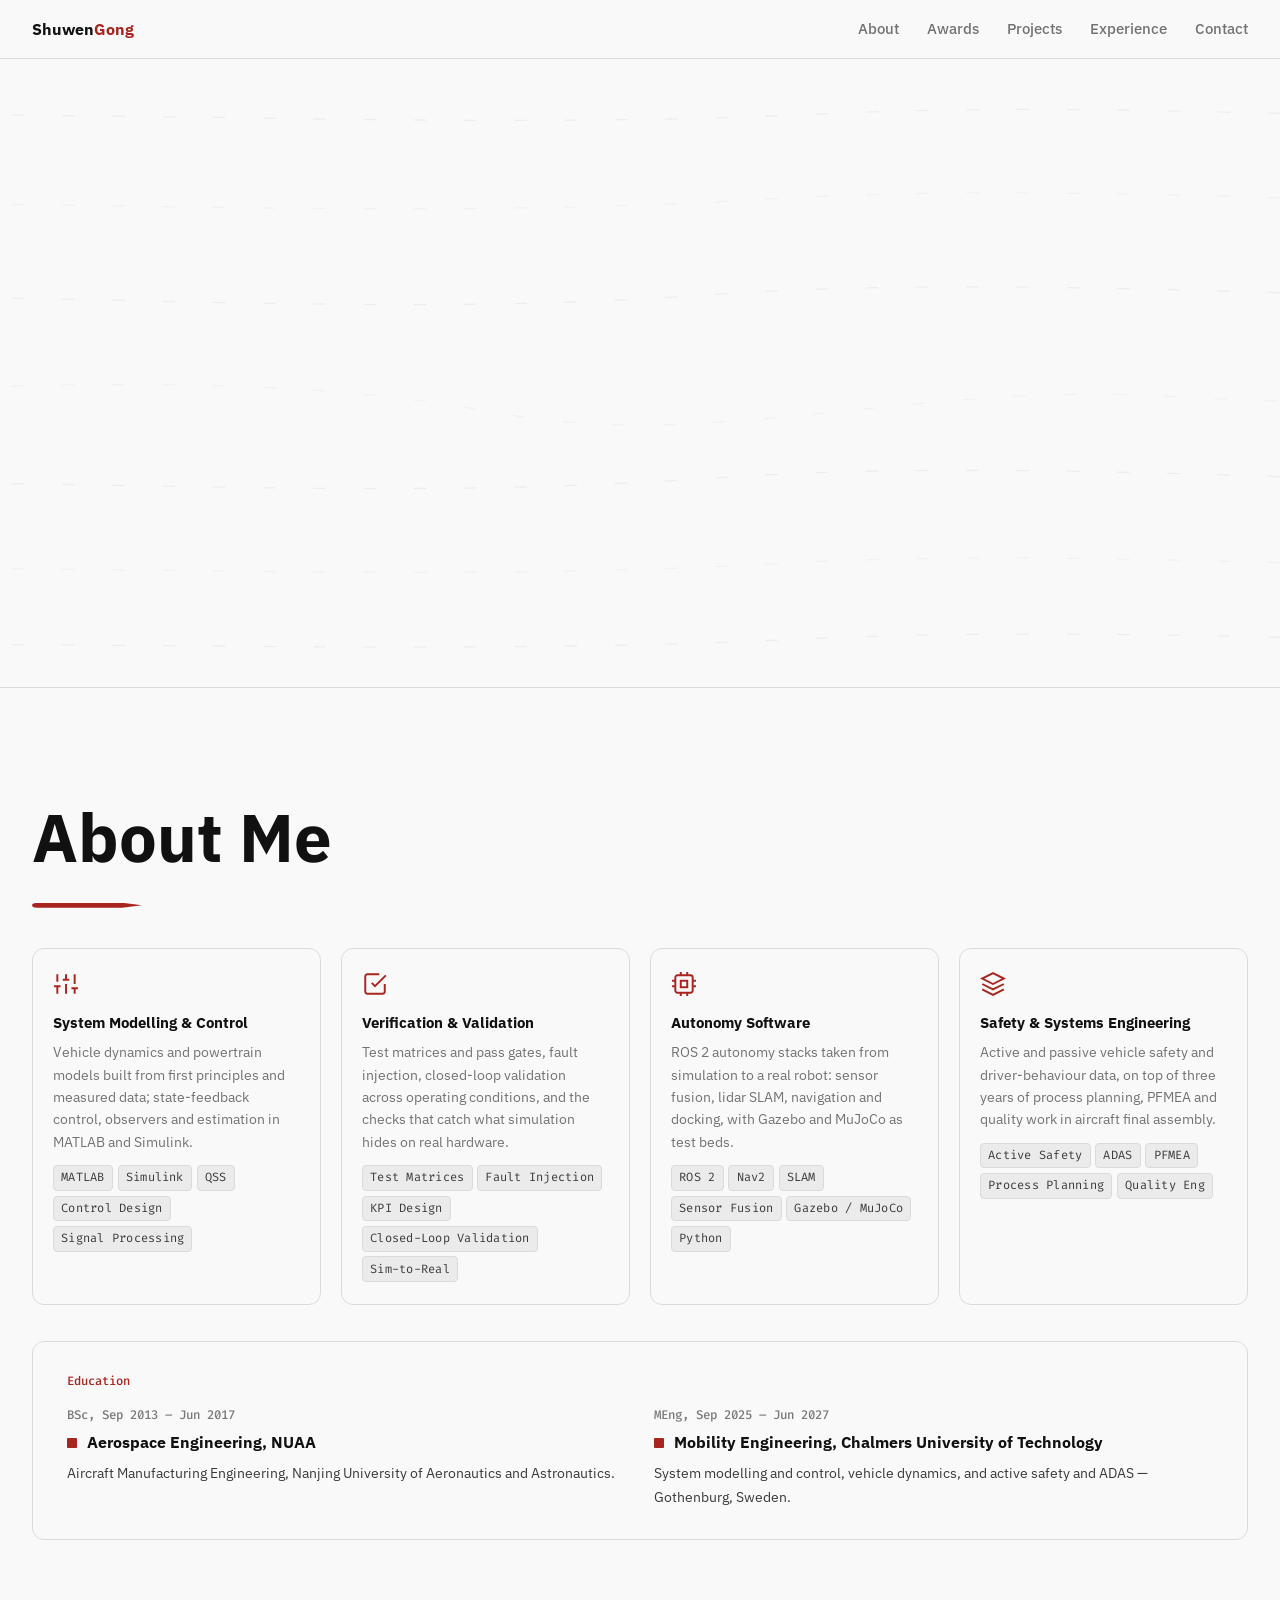
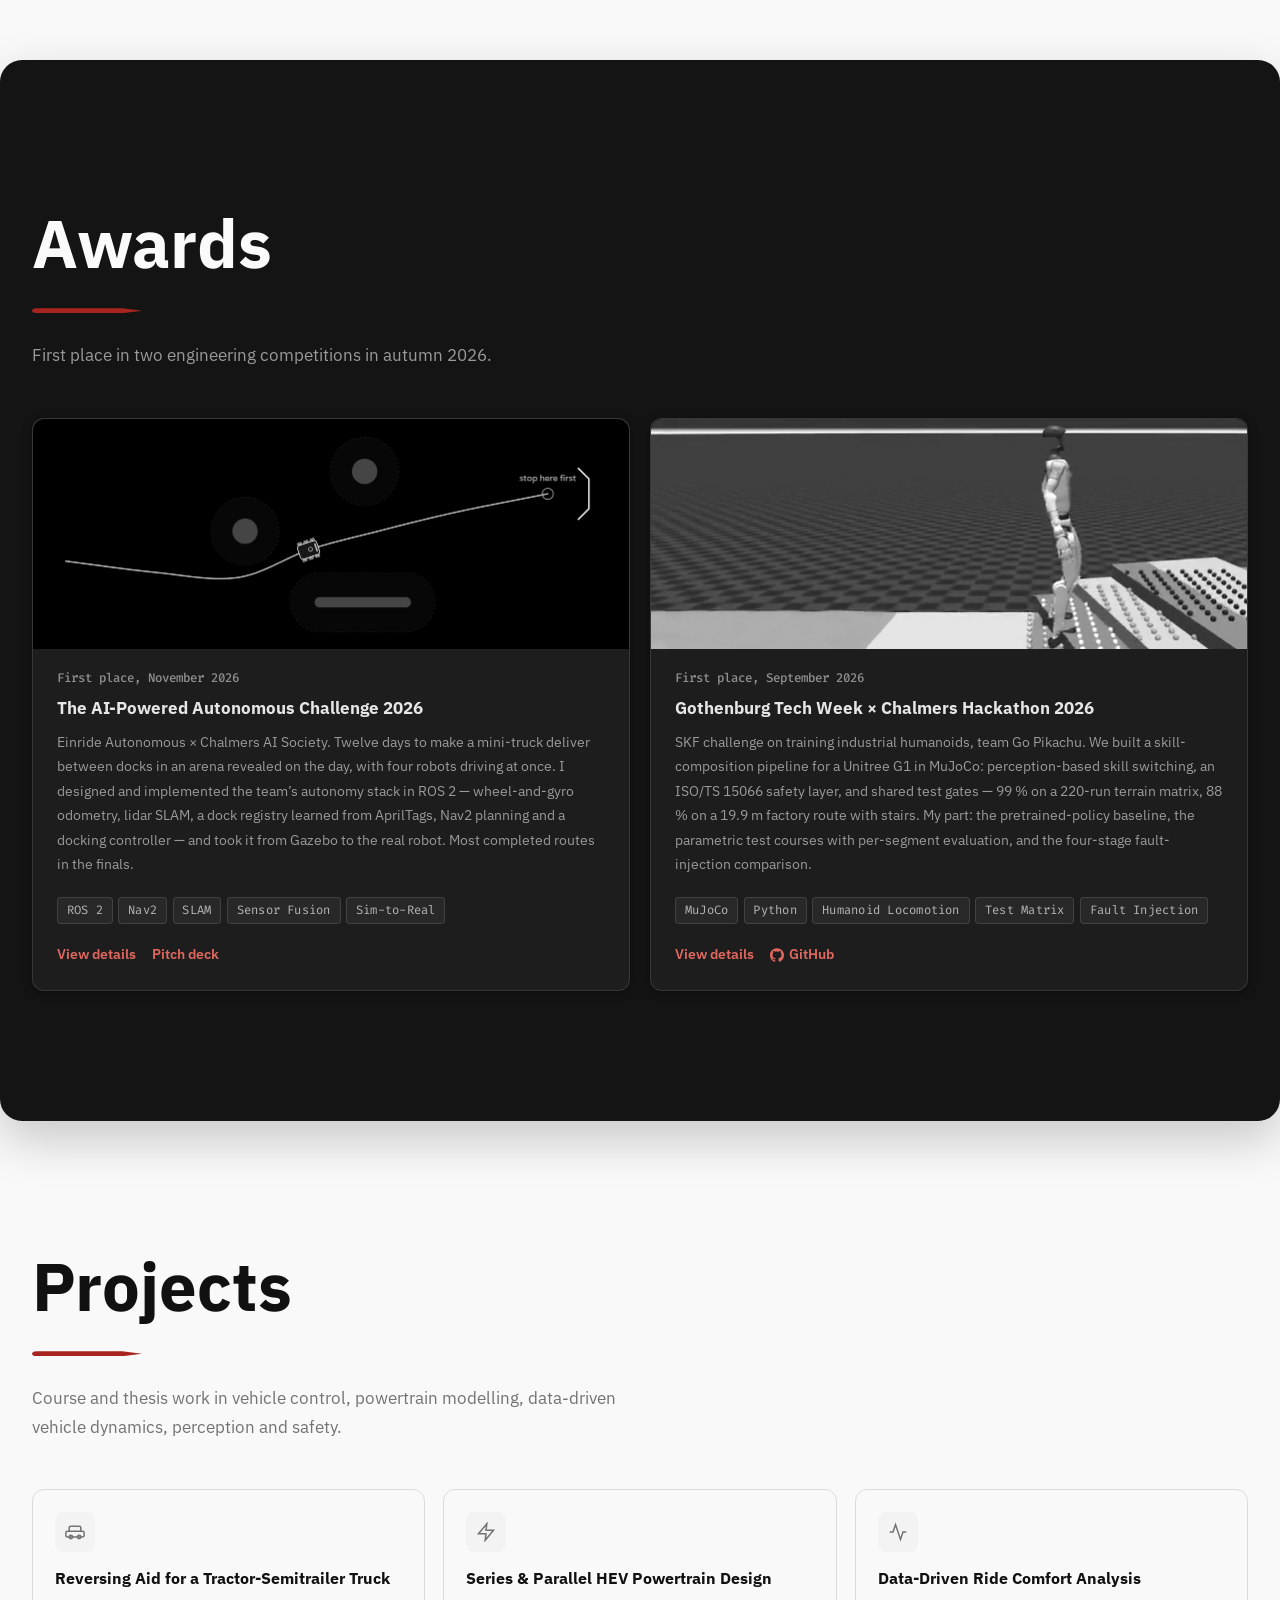
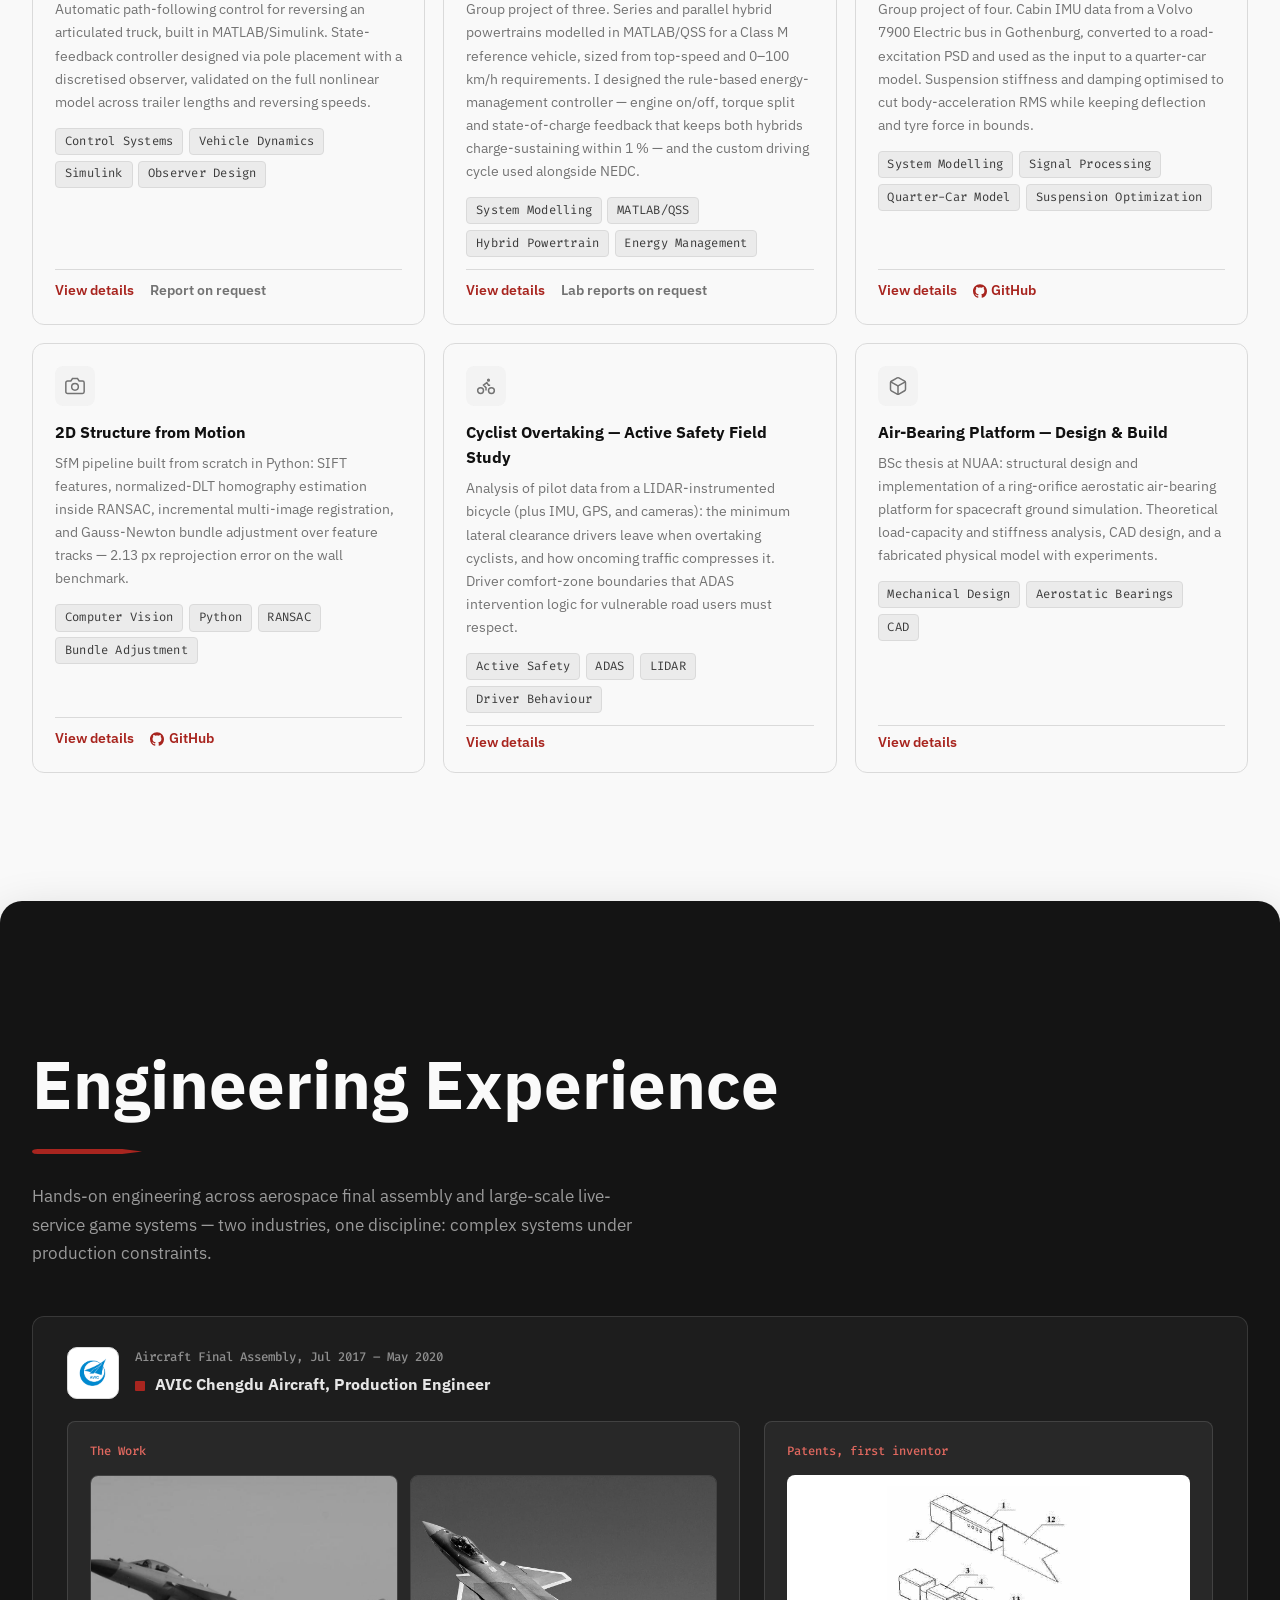
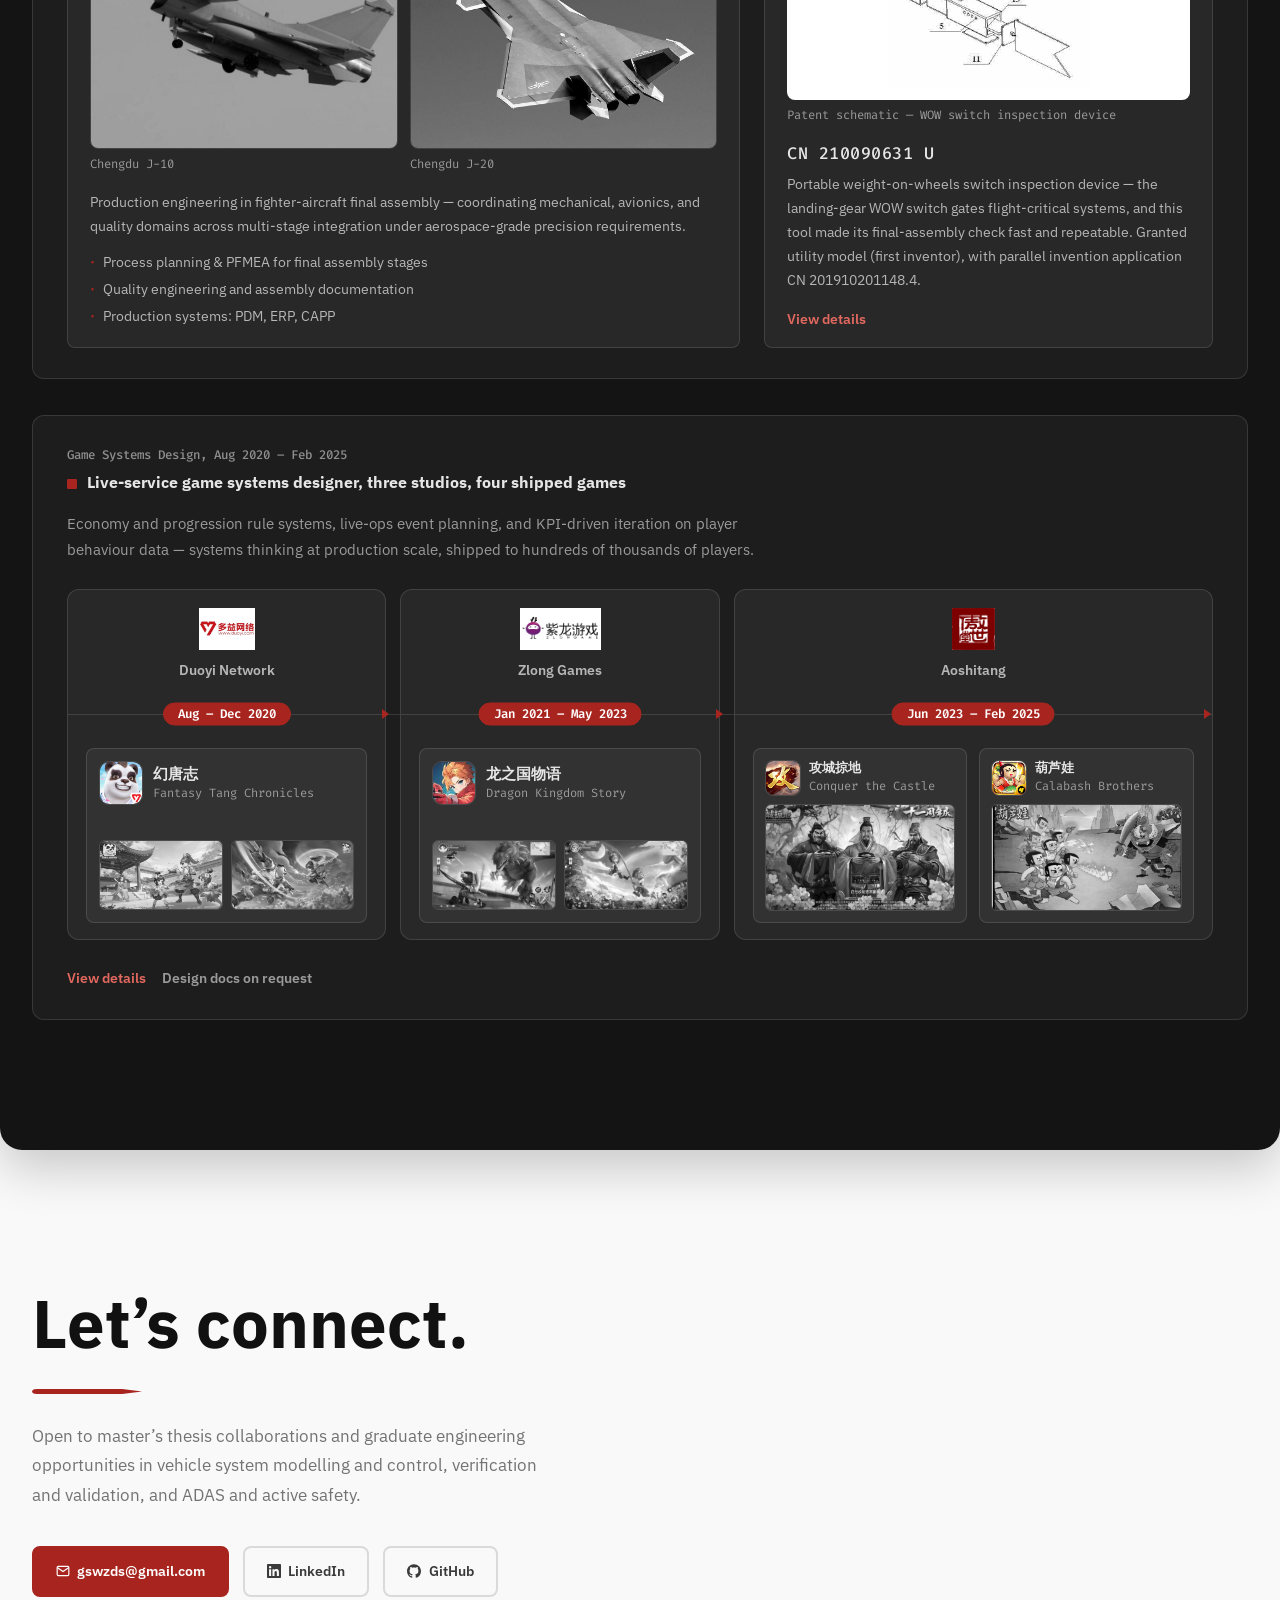
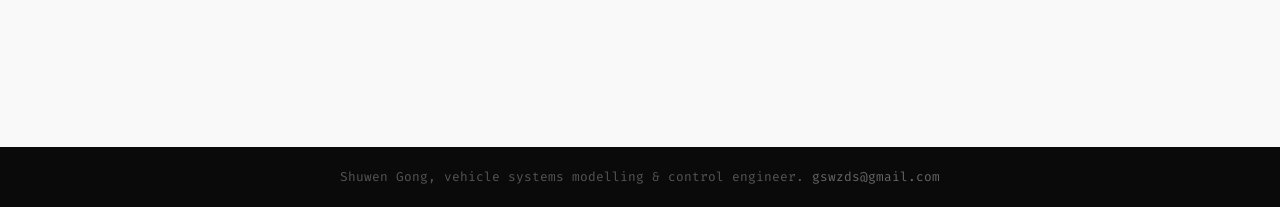
==== commit 8750294c: "HEV 项目：写明能量管理控制器与自定义工况为本人设计" ====
--- a/index.html
+++ b/index.html
@@ -22,7 +22,7 @@
 <link rel="preconnect" href="https://fonts.googleapis.com">
 <link rel="preconnect" href="https://fonts.gstatic.com" crossorigin>
 <link href="https://fonts.googleapis.com/css2?family=Fira+Code:wght@400;500&family=IBM+Plex+Sans:wght@400;500;600;700&display=swap" rel="stylesheet">
-<link rel="stylesheet" href="css/style.css?v=20261121">
+<link rel="stylesheet" href="css/style.css?v=20261121b">
 <script>document.documentElement.classList.add('hero-js')</script>
 </head>
 <body>
@@ -209,7 +209,7 @@
     <div class="pc">
       <div class="pi"><svg fill="none" stroke="currentColor" stroke-width="1.8" viewBox="0 0 24 24"><path d="M13 2L3 14h9l-1 8 10-12h-9l1-8z"/></svg></div>
       <div class="pt">Series &amp; Parallel HEV Powertrain Design</div>
-      <p class="pd">Group project of three. Series and parallel hybrid powertrains modelled in MATLAB/QSS for a Class M reference vehicle: component sizing from top-speed and 0–100 km/h requirements, battery state-of-charge management, and engine operating-point placement over NEDC and a custom driving cycle I defined.</p>
+      <p class="pd">Group project of three. Series and parallel hybrid powertrains modelled in MATLAB/QSS for a Class M reference vehicle, sized from top-speed and 0–100 km/h requirements. I designed the rule-based energy-management controller — engine on/off, torque split and state-of-charge feedback that keeps both hybrids charge-sustaining within 1 % — and the custom driving cycle used alongside NEDC.</p>
       <div class="tags"><span class="tag">System Modelling</span><span class="tag">MATLAB/QSS</span><span class="tag">Hybrid Powertrain</span><span class="tag">Energy Management</span></div>
       <div class="pc-foot"><button class="pm-trigger" data-project="hybrid-model">View details</button><span class="pl" style="color:var(--muted);cursor:default">Lab reports on request</span></div>
     </div>
@@ -455,6 +455,6 @@
   </div>
 </div>
 
-<script src="js/main.js?v=20261121" defer></script>
+<script src="js/main.js?v=20261121b" defer></script>
 </body>
 </html>
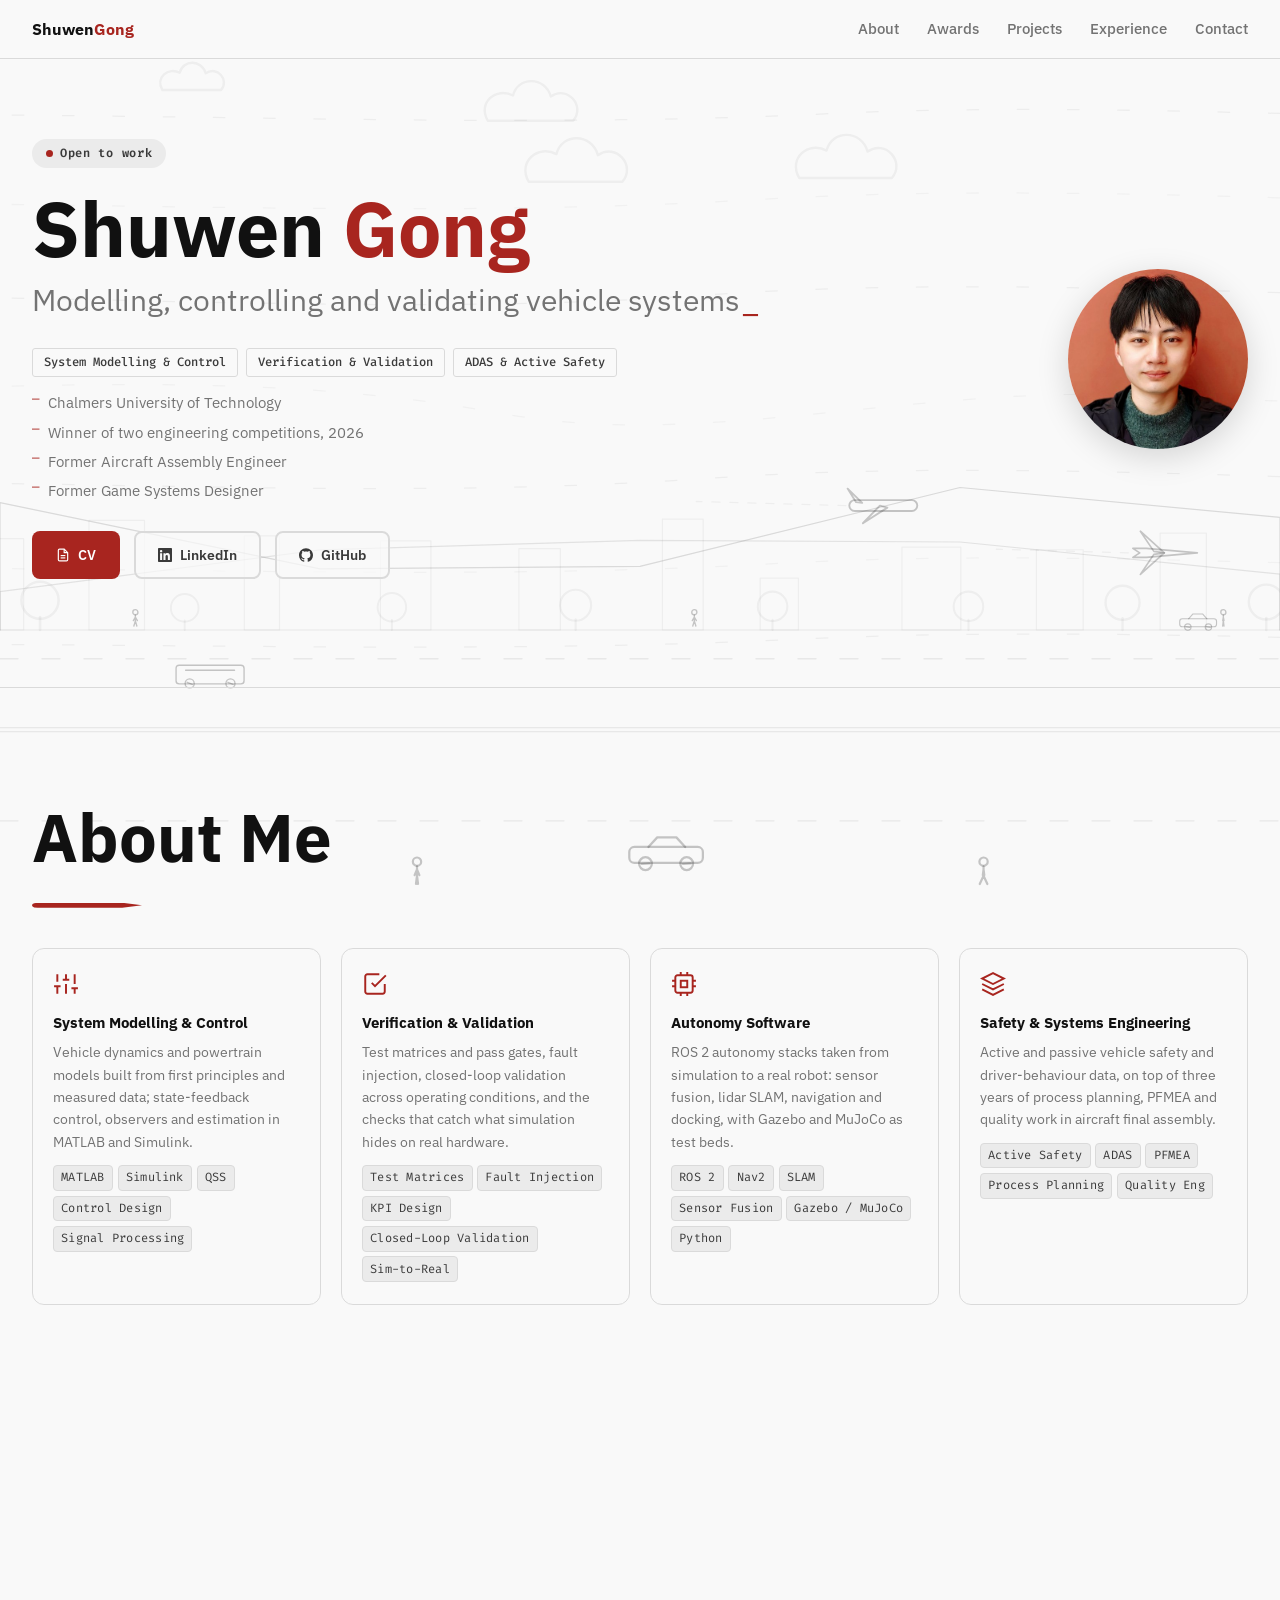
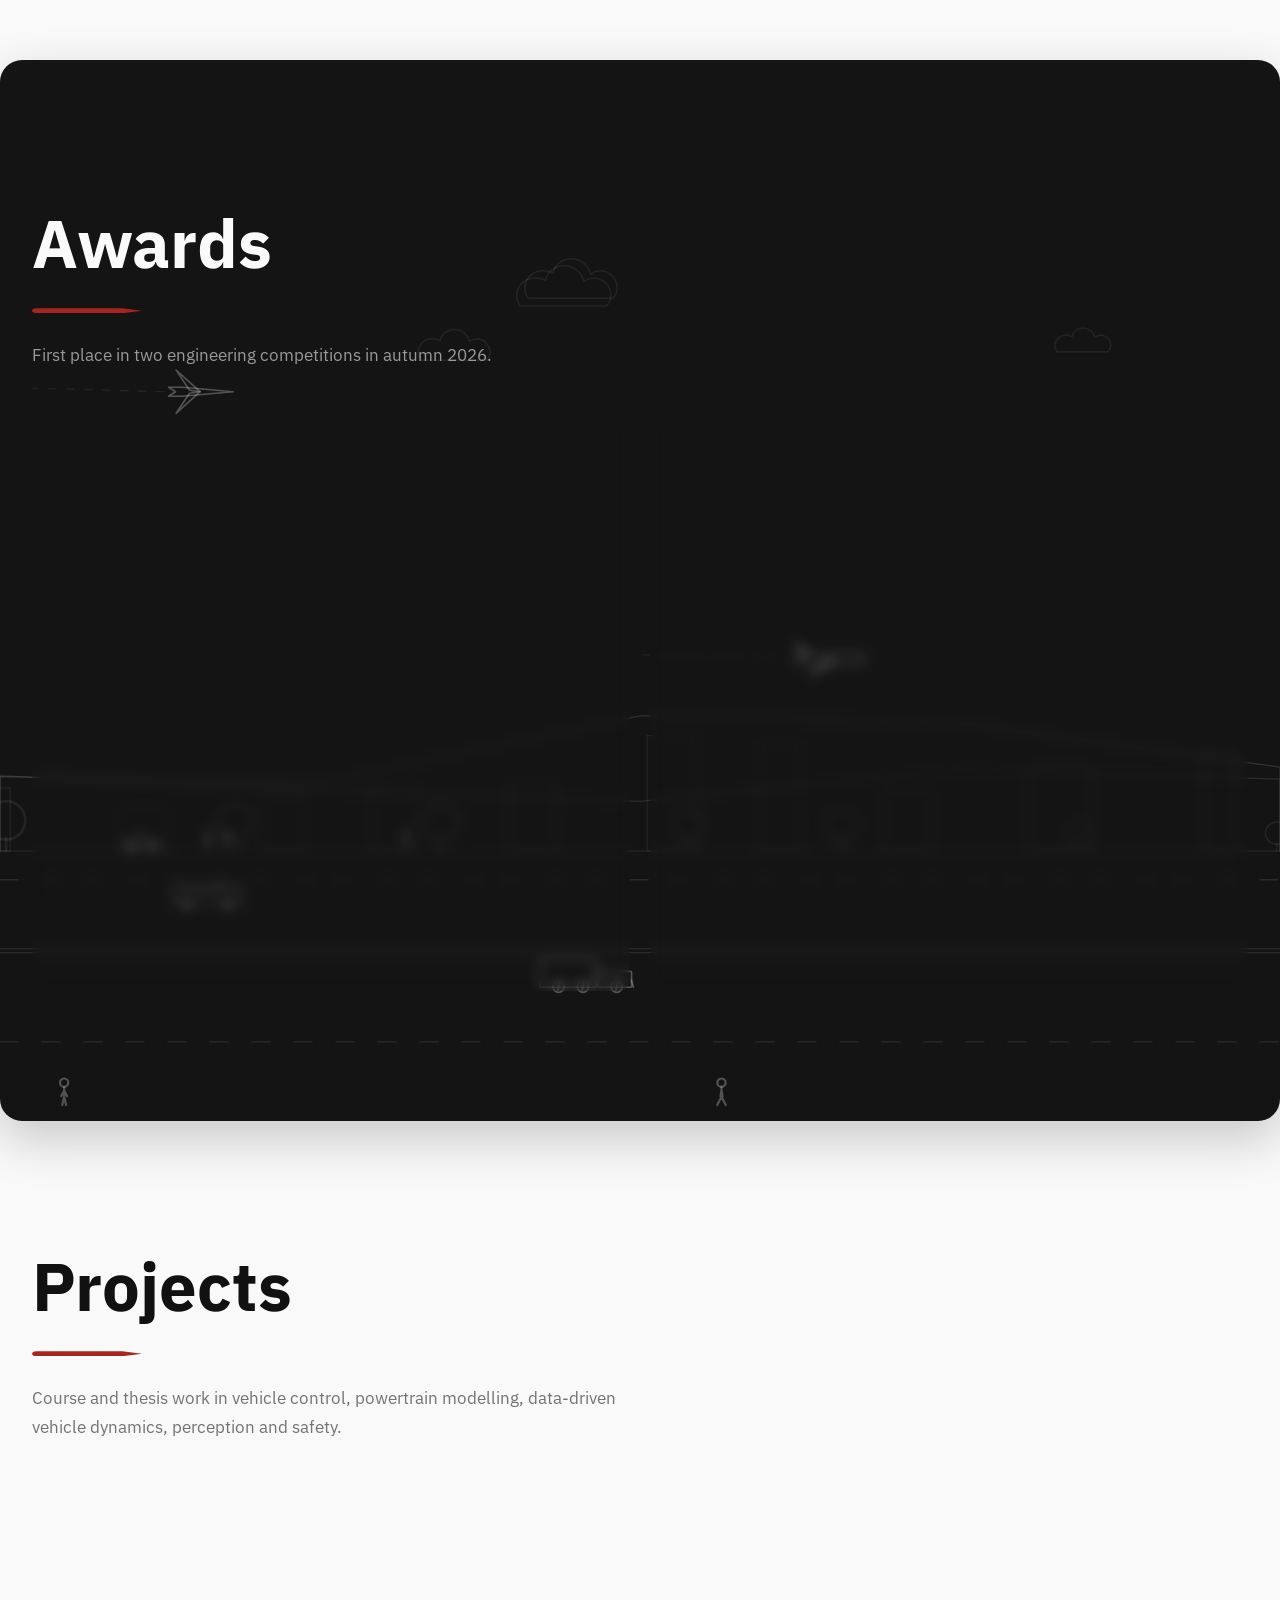
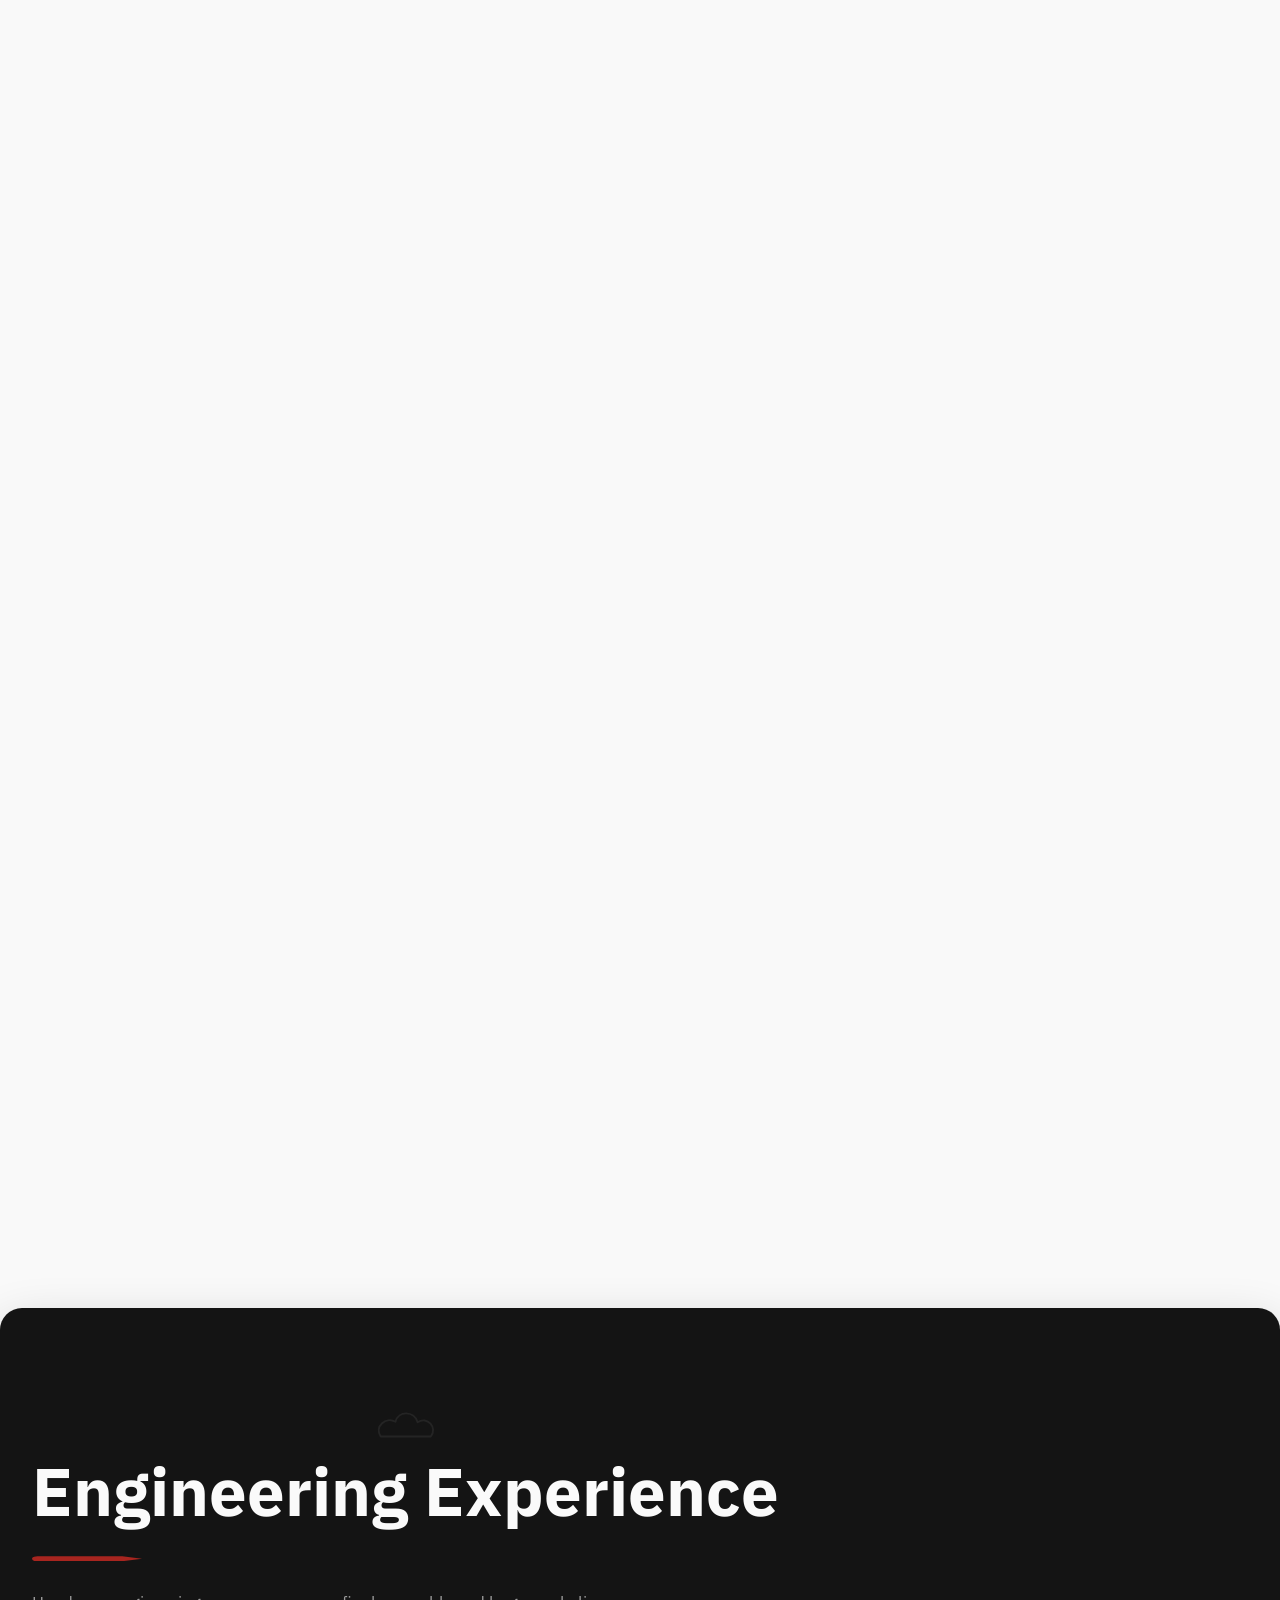
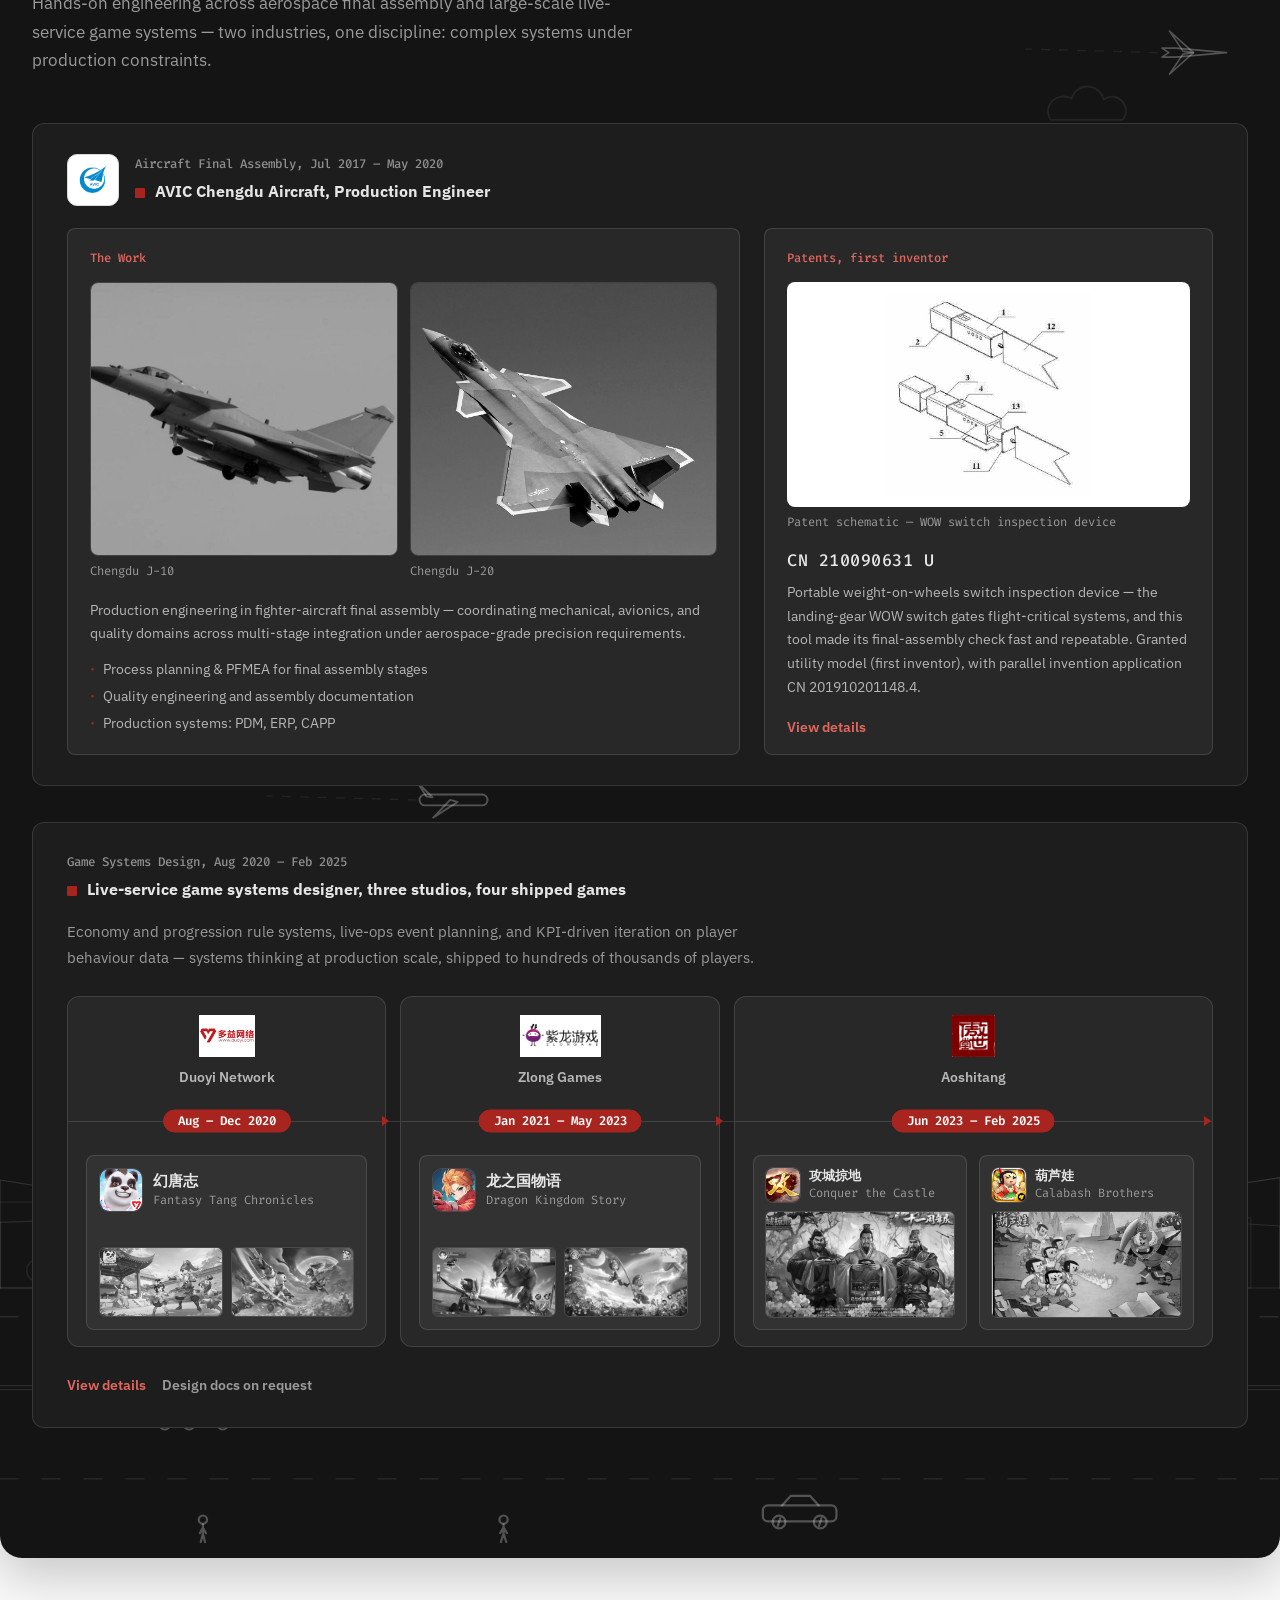
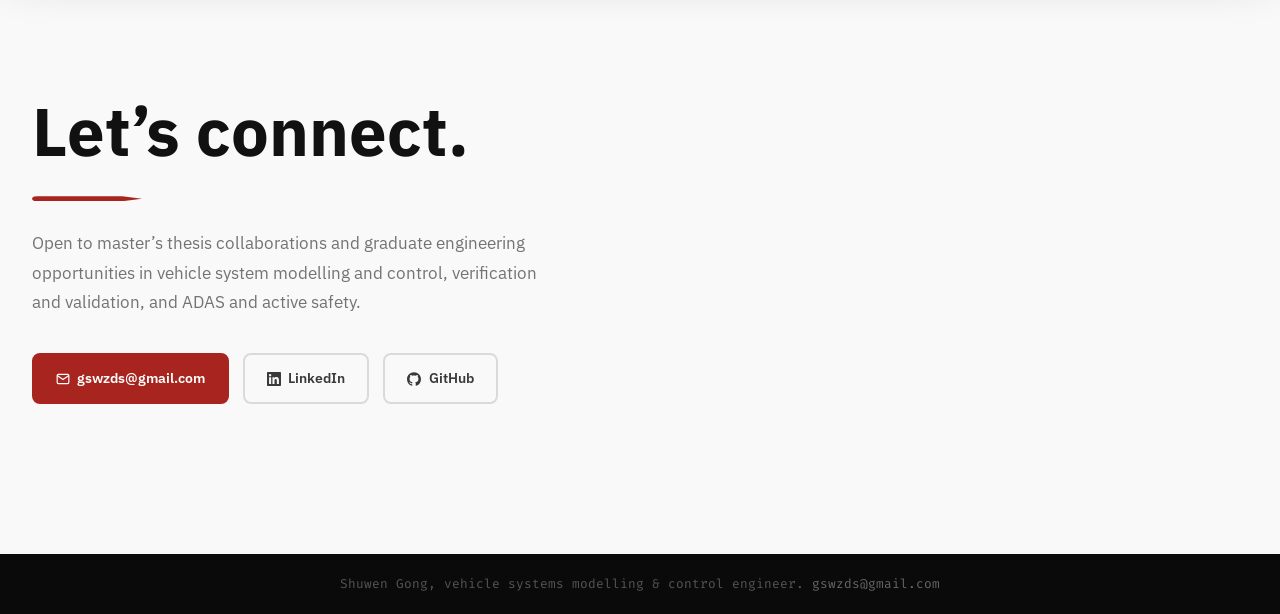
==== commit 2d014762: "项目扩为九张：新增前向碰撞预警，恢复碰撞脉冲与最短路径；获奖卡片改为循环短片；修复详情文本换行导致的脚本错误" ====
--- a/index.html
+++ b/index.html
@@ -22,7 +22,7 @@
 <link rel="preconnect" href="https://fonts.googleapis.com">
 <link rel="preconnect" href="https://fonts.gstatic.com" crossorigin>
 <link href="https://fonts.googleapis.com/css2?family=Fira+Code:wght@400;500&family=IBM+Plex+Sans:wght@400;500;600;700&display=swap" rel="stylesheet">
-<link rel="stylesheet" href="css/style.css?v=20261121b">
+<link rel="stylesheet" href="css/style.css?v=20261121c">
 <script>document.documentElement.classList.add('hero-js')</script>
 </head>
 <body>
@@ -160,7 +160,7 @@
 
     <div class="fc">
       <div class="fc-thumb">
-        <img src="assets/images/projects/award-autonomous-truck.png" alt="Planned path of the mini-truck around obstacles to a dock" loading="lazy" onerror="this.style.display='none'" width="1200" height="461">
+        <video autoplay muted loop playsinline preload="metadata" poster="assets/images/projects/award-autonomous-truck.webp" width="800" height="316" aria-label="Animation: the mini-truck plans a path around obstacles, meets another robot, re-plans and reaches the dock"><source src="assets/video/award-autonomous-truck.mp4" type="video/mp4"></video>
       </div>
       <div class="lbl">First place, November 2026</div>
       <h3 class="ft">The AI-Powered Autonomous Challenge 2026</h3>
@@ -174,7 +174,7 @@
 
     <div class="fc">
       <div class="fc-thumb">
-        <img src="assets/images/projects/award-hackathon.webp" alt="Unitree G1 approaching stairs in MuJoCo with its height scan" loading="lazy" onerror="this.style.display='none'" width="1200" height="461">
+        <video autoplay muted loop playsinline preload="metadata" poster="assets/images/projects/award-hackathon.webp" width="696" height="268" aria-label="Simulation clip: a Unitree G1 humanoid walks up stairs in MuJoCo with its height scan shown"><source src="assets/video/award-hackathon.mp4" type="video/mp4"></video>
       </div>
       <div class="lbl">First place, September 2026</div>
       <h3 class="ft">Gothenburg Tech Week × Chalmers Hackathon 2026</h3>
@@ -223,6 +223,30 @@
     </div>
 
     <div class="pc">
+      <div class="pi"><svg fill="none" stroke="currentColor" stroke-width="1.8" viewBox="0 0 24 24"><path d="M10.29 3.86L1.82 18a2 2 0 0 0 1.71 3h16.94a2 2 0 0 0 1.71-3L13.71 3.86a2 2 0 0 0-3.42 0z"/><line x1="12" y1="9" x2="12" y2="13"/><line x1="12" y1="17" x2="12.01" y2="17"/></svg></div>
+      <div class="pt">Forward Collision Warning on a Robot Car</div>
+      <p class="pd">Active Safety course project, group of five; the collision-warning part is my work. Warning threshold taken from 79 real braking runs by eight drivers: time-to-collision at brake onset, median 1.6 s, 75th percentile 2.15 s. Implemented as a ROS 2 node on LiDAR and odometry with a front cone, sensor offset and two-scan confirmation, then tested on the µlab robot car.</p>
+      <div class="tags"><span class="tag">Active Safety</span><span class="tag">ROS 2</span><span class="tag">Time-to-Collision</span><span class="tag">LiDAR</span><span class="tag">Python</span></div>
+      <div class="pc-foot"><button class="pm-trigger" data-project="fcw">View details</button></div>
+    </div>
+
+    <div class="pc">
+      <div class="pi"><svg fill="none" stroke="currentColor" stroke-width="1.8" viewBox="0 0 24 24"><circle cx="18.5" cy="17.5" r="3.5"/><circle cx="5.5" cy="17.5" r="3.5"/><circle cx="15" cy="5" r="1"/><path d="M12 17.5V14l-3-3 4-3 2 3h2"/></svg></div>
+      <div class="pt">Cyclist Overtaking — Active Safety Field Study</div>
+      <p class="pd">Analysis of pilot data from a LIDAR-instrumented bicycle (plus IMU, GPS, and cameras): the minimum lateral clearance drivers leave when overtaking cyclists, and how oncoming traffic compresses it. Driver comfort-zone boundaries that ADAS intervention logic for vulnerable road users must respect.</p>
+      <div class="tags"><span class="tag">Active Safety</span><span class="tag">ADAS</span><span class="tag">LIDAR</span><span class="tag">Driver Behaviour</span></div>
+      <div class="pc-foot"><button class="pm-trigger" data-project="bicycle-safety">View details</button></div>
+    </div>
+
+    <div class="pc">
+      <div class="pi"><svg fill="none" stroke="currentColor" stroke-width="1.8" viewBox="0 0 24 24"><path d="M12 22s8-4 8-10V5l-8-3-8 3v7c0 6 8 10 8 10z"/></svg></div>
+      <div class="pt">Crash Pulse &amp; Restraint Systems</div>
+      <p class="pd">Passive safety simulation study: how front-structure stiffness, impact speed, and vehicle mass shape the crash pulse, structural deformation, and energy conversion — and how restraint systems work within that envelope to limit occupant injury risk.</p>
+      <div class="tags"><span class="tag">Passive Safety</span><span class="tag">Crash Analysis</span><span class="tag">Biomechanics</span></div>
+      <div class="pc-foot"><button class="pm-trigger" data-project="crash-pulse">View details</button></div>
+    </div>
+
+    <div class="pc">
       <div class="pi"><svg fill="none" stroke="currentColor" stroke-width="1.8" viewBox="0 0 24 24"><path d="M23 19a2 2 0 0 1-2 2H3a2 2 0 0 1-2-2V8a2 2 0 0 1 2-2h4l2-3h6l2 3h4a2 2 0 0 1 2 2z"/><circle cx="12" cy="13" r="4"/></svg></div>
       <div class="pt">2D Structure from Motion</div>
       <p class="pd">SfM pipeline built from scratch in Python: SIFT features, normalized-DLT homography estimation inside RANSAC, incremental multi-image registration, and Gauss-Newton bundle adjustment over feature tracks — 2.13 px reprojection error on the wall benchmark.</p>
@@ -231,11 +255,11 @@
     </div>
 
     <div class="pc">
-      <div class="pi"><svg fill="none" stroke="currentColor" stroke-width="1.8" viewBox="0 0 24 24"><circle cx="18.5" cy="17.5" r="3.5"/><circle cx="5.5" cy="17.5" r="3.5"/><circle cx="15" cy="5" r="1"/><path d="M12 17.5V14l-3-3 4-3 2 3h2"/></svg></div>
-      <div class="pt">Cyclist Overtaking — Active Safety Field Study</div>
-      <p class="pd">Analysis of pilot data from a LIDAR-instrumented bicycle (plus IMU, GPS, and cameras): the minimum lateral clearance drivers leave when overtaking cyclists, and how oncoming traffic compresses it. Driver comfort-zone boundaries that ADAS intervention logic for vulnerable road users must respect.</p>
-      <div class="tags"><span class="tag">Active Safety</span><span class="tag">ADAS</span><span class="tag">LIDAR</span><span class="tag">Driver Behaviour</span></div>
-      <div class="pc-foot"><button class="pm-trigger" data-project="bicycle-safety">View details</button></div>
+      <div class="pi"><svg fill="none" stroke="currentColor" stroke-width="1.8" viewBox="0 0 24 24"><circle cx="5" cy="6" r="3"/><circle cx="19" cy="18" r="3"/><path d="M8 6h8a3 3 0 0 1 3 3v1M16 18H8a3 3 0 0 1-3-3v-1"/></svg></div>
+      <div class="pt">Shortest-Path Navigation with GUI</div>
+      <p class="pd">Python application implementing Dijkstra’s algorithm over a custom graph structure, with an interactive GUI that highlights the computed route on a map. Object-oriented design from the Chalmers Python OOP course.</p>
+      <div class="tags"><span class="tag">Python</span><span class="tag">OOP</span><span class="tag">Dijkstra</span><span class="tag">GUI</span></div>
+      <div class="pc-foot"><button class="pm-trigger" data-project="shortest-path">View details</button></div>
     </div>
 
     <div class="pc">
@@ -455,6 +479,6 @@
   </div>
 </div>
 
-<script src="js/main.js?v=20261121b" defer></script>
+<script src="js/main.js?v=20261121c" defer></script>
 </body>
 </html>
--- a/css/style.css
+++ b/css/style.css
@@ -80,8 +80,8 @@
 
 /* PROJECT CARD THUMBNAIL */
 .fc-thumb{width:calc(100% + 3rem);margin:-1.5rem -1.5rem 1.25rem;height:170px;overflow:hidden;border-radius:var(--r) var(--r) 0 0;position:relative;background:var(--bg3)}
-.fc-thumb img{width:100%;height:100%;object-fit:cover;display:block;position:relative;z-index:1;filter:grayscale(100%) contrast(1.05);transition:filter .45s,transform .35s}
-.fc:hover .fc-thumb img{filter:grayscale(25%) contrast(1)}
+.fc-thumb img,.fc-thumb video{width:100%;height:100%;object-fit:cover;display:block;position:relative;z-index:1;filter:grayscale(100%) contrast(1.05);transition:filter .45s,transform .35s}
+.fc:hover .fc-thumb img,.fc:hover .fc-thumb video{filter:grayscale(25%) contrast(1)}
 .fc-thumb-ph{position:absolute;inset:0;z-index:0;display:flex;align-items:center;justify-content:center;background:var(--bg3)}
 .fc-thumb-ph svg{width:40px;height:40px;color:var(--muted);opacity:.2}
 
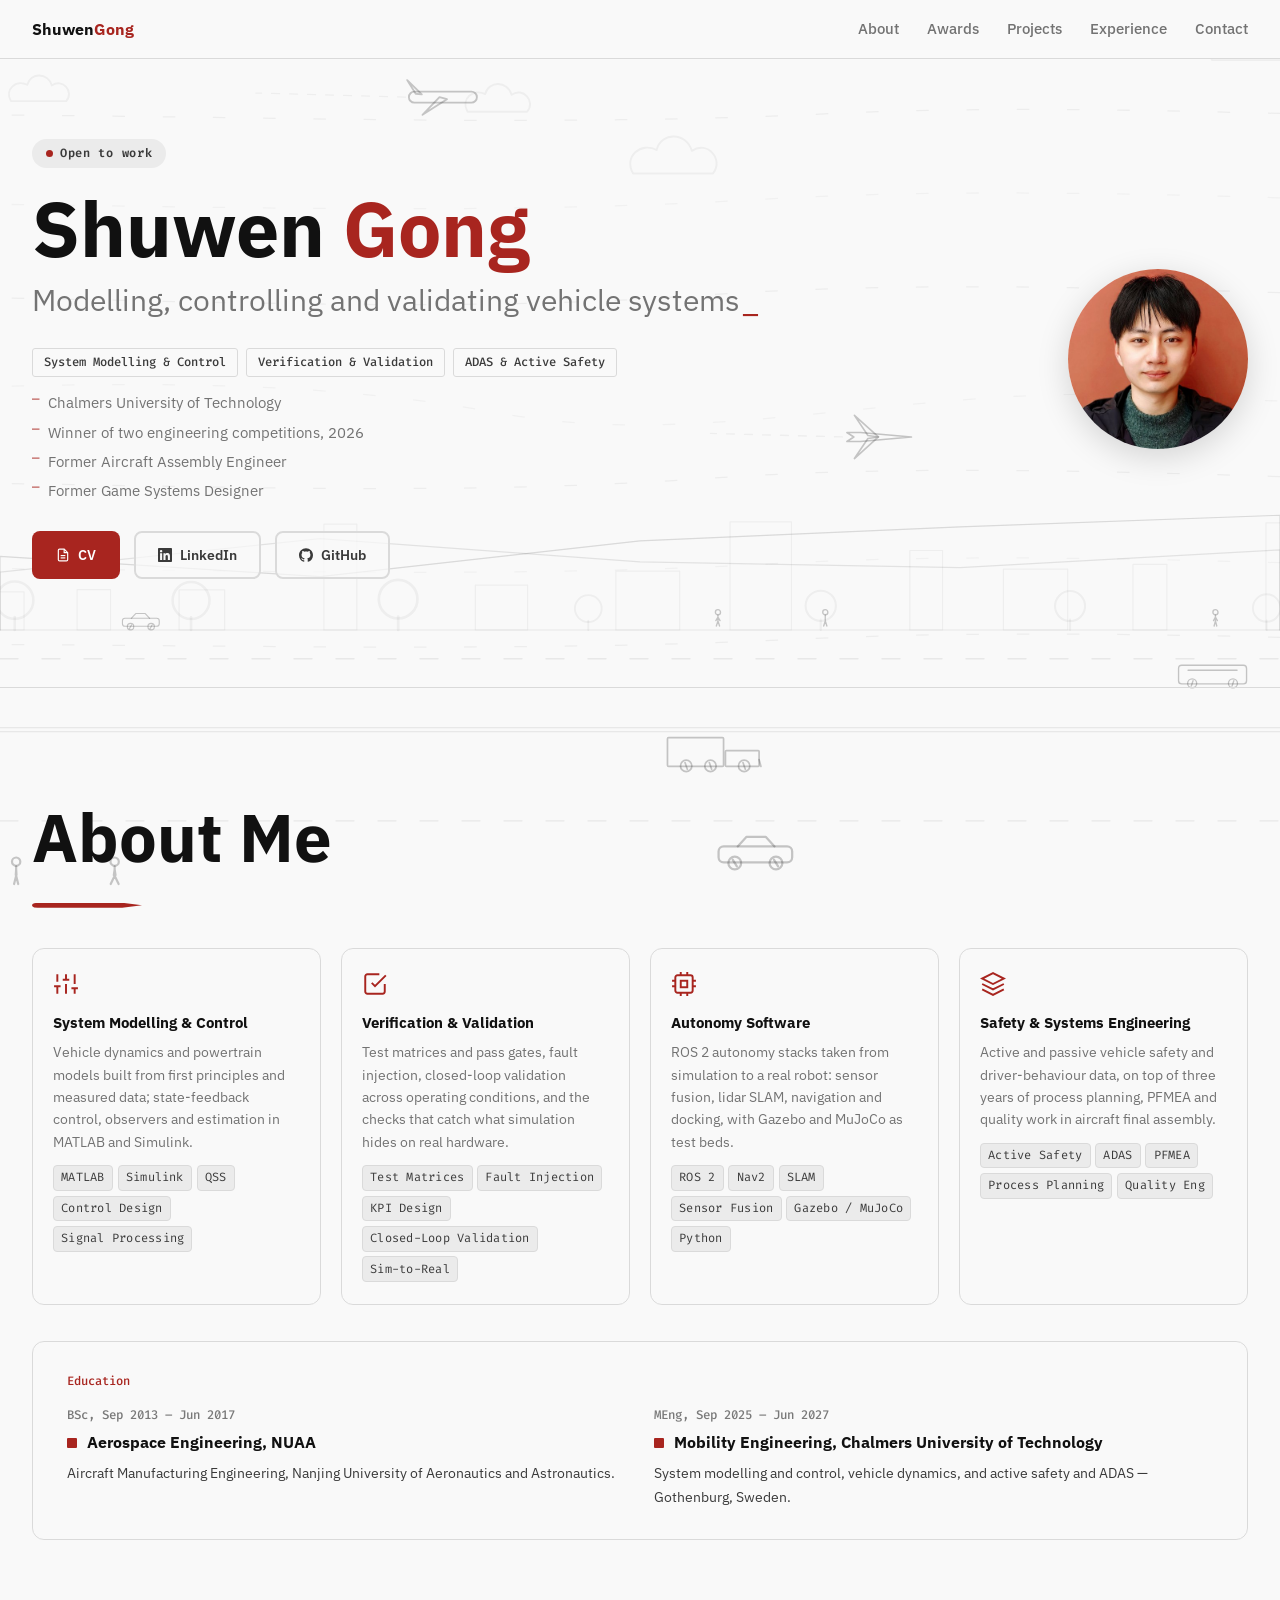
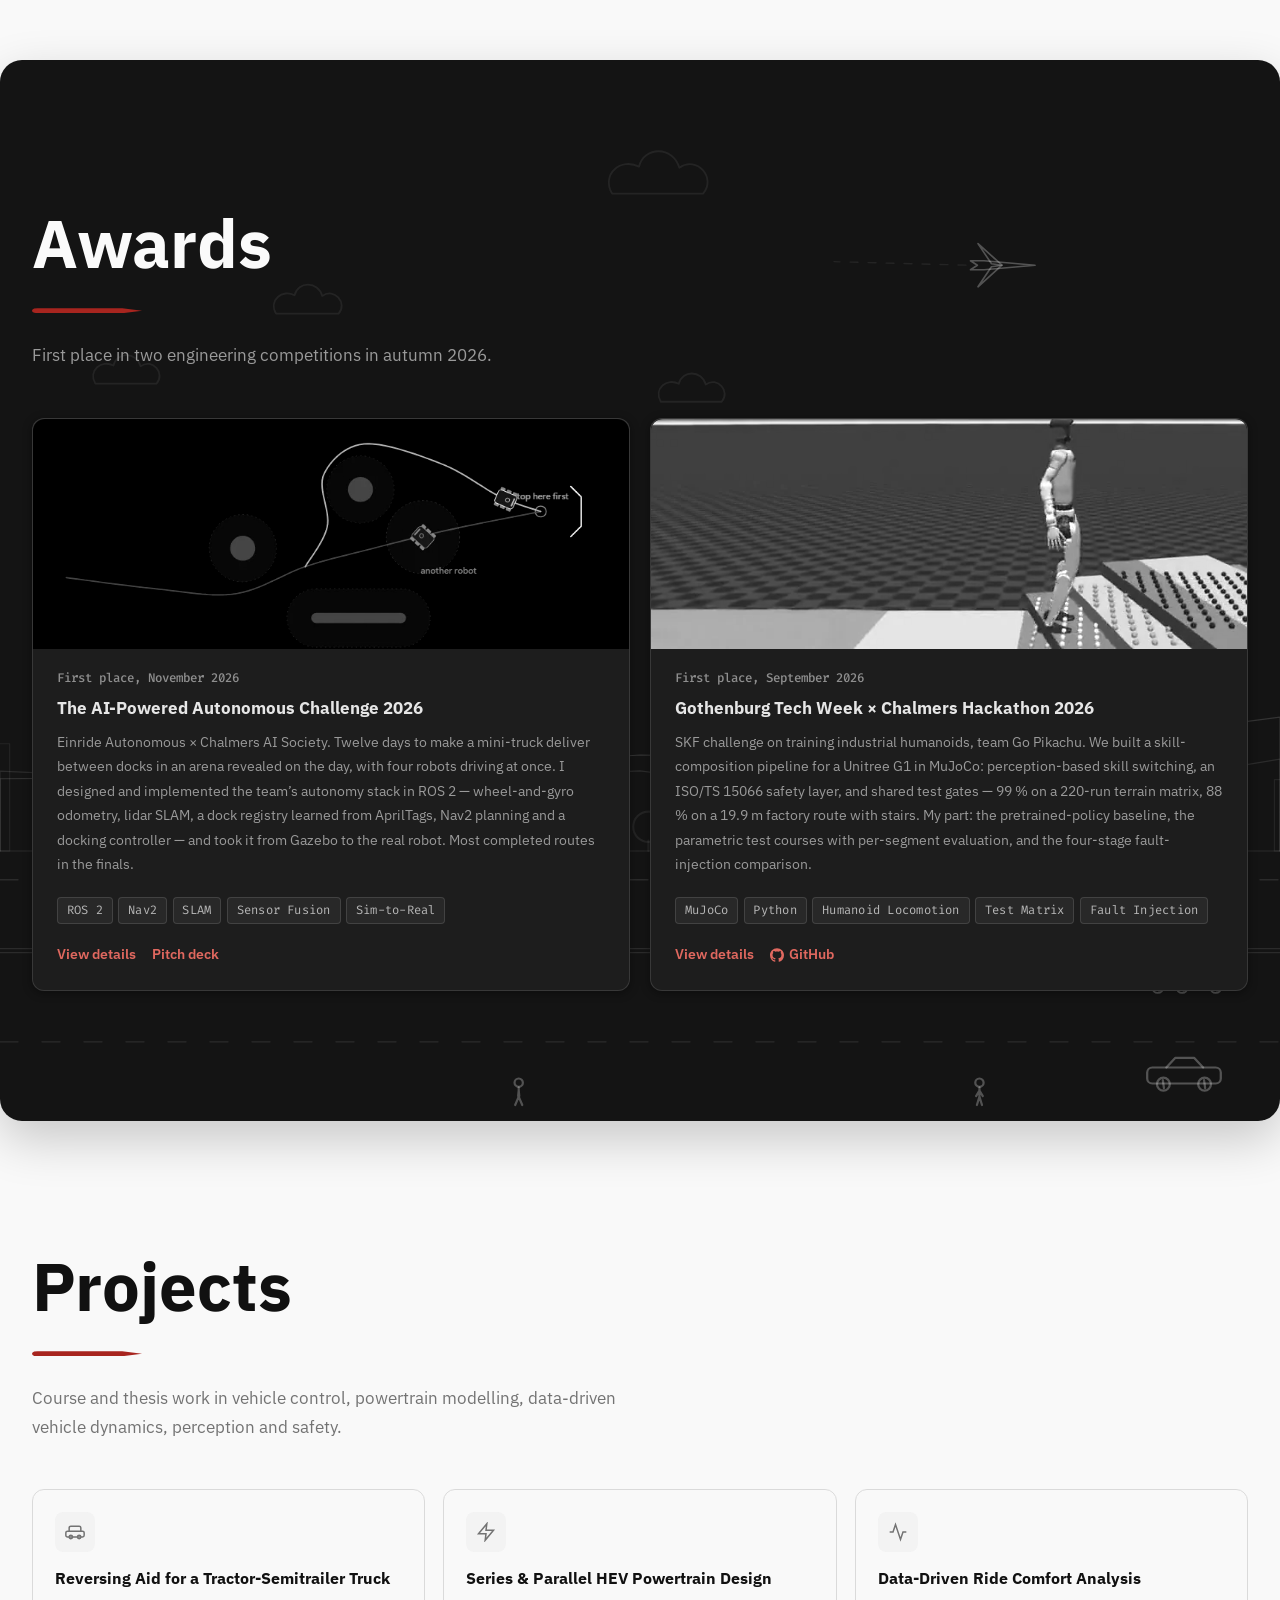
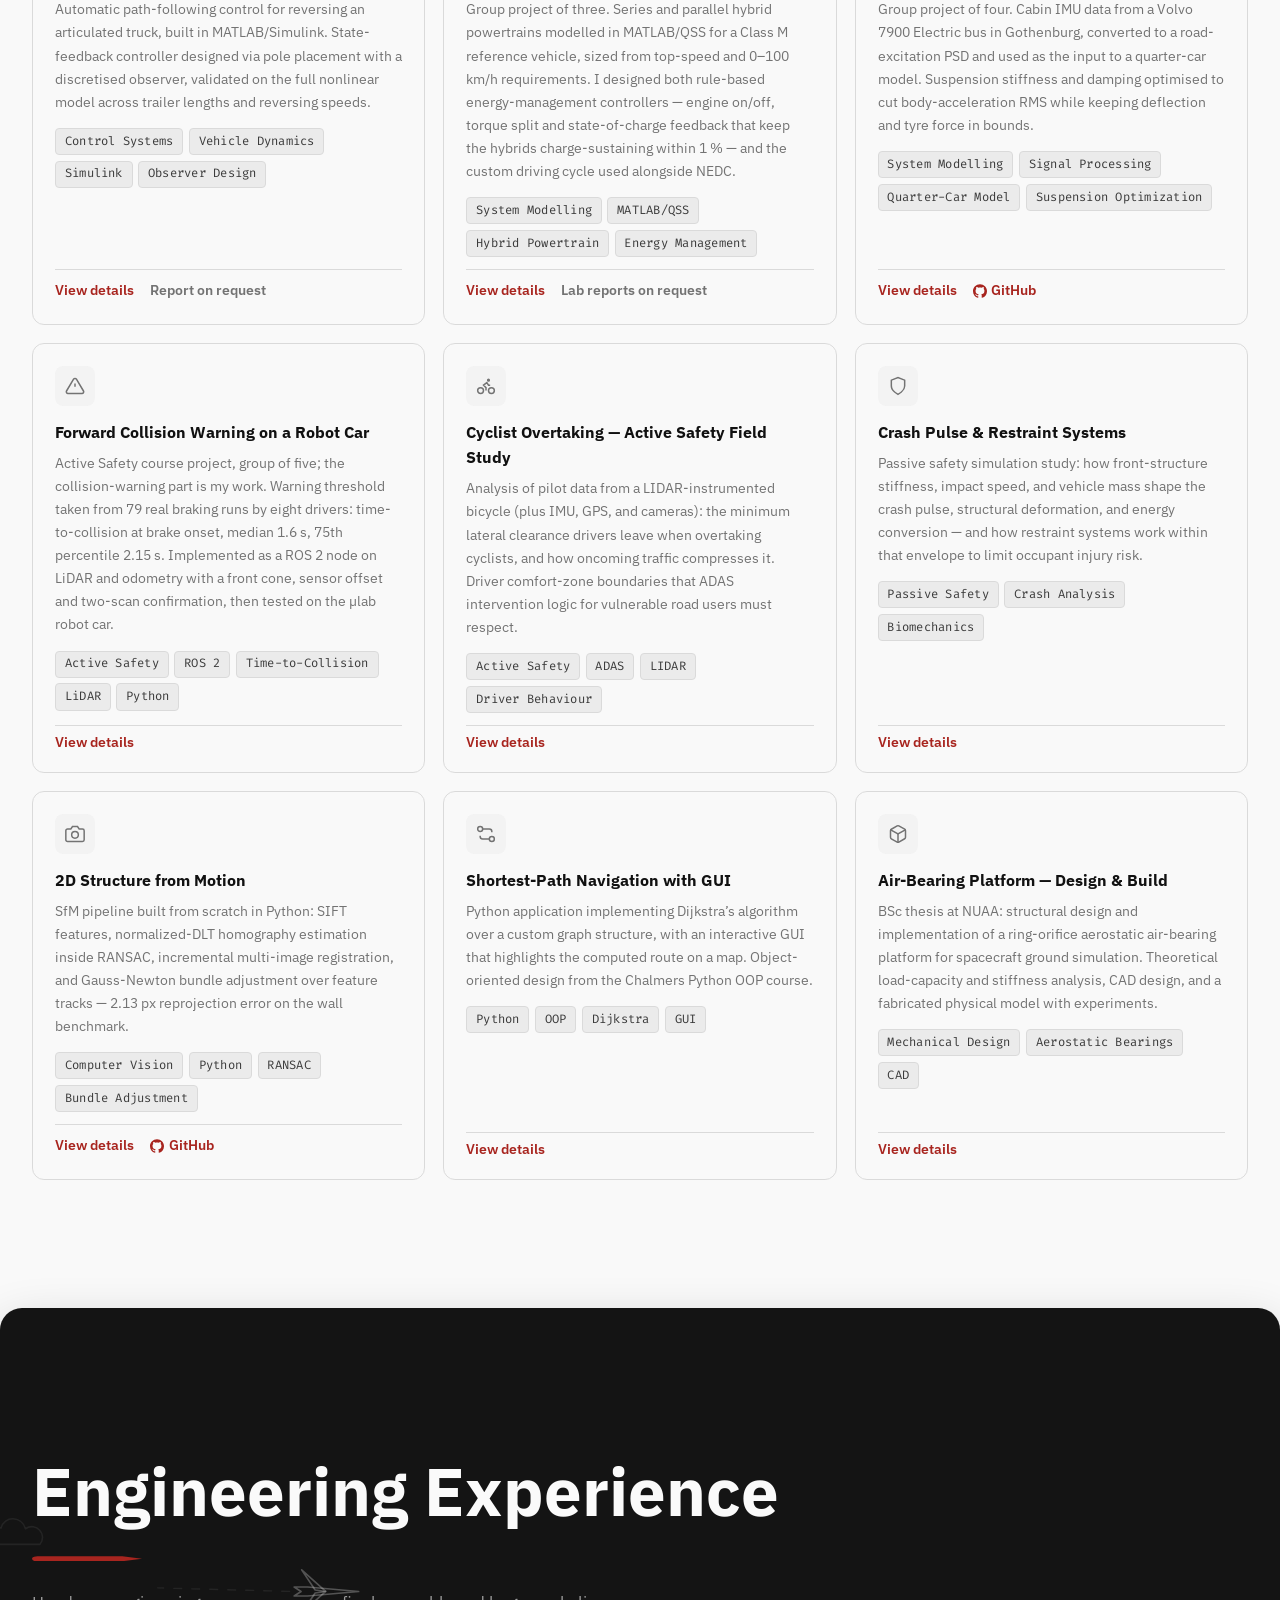
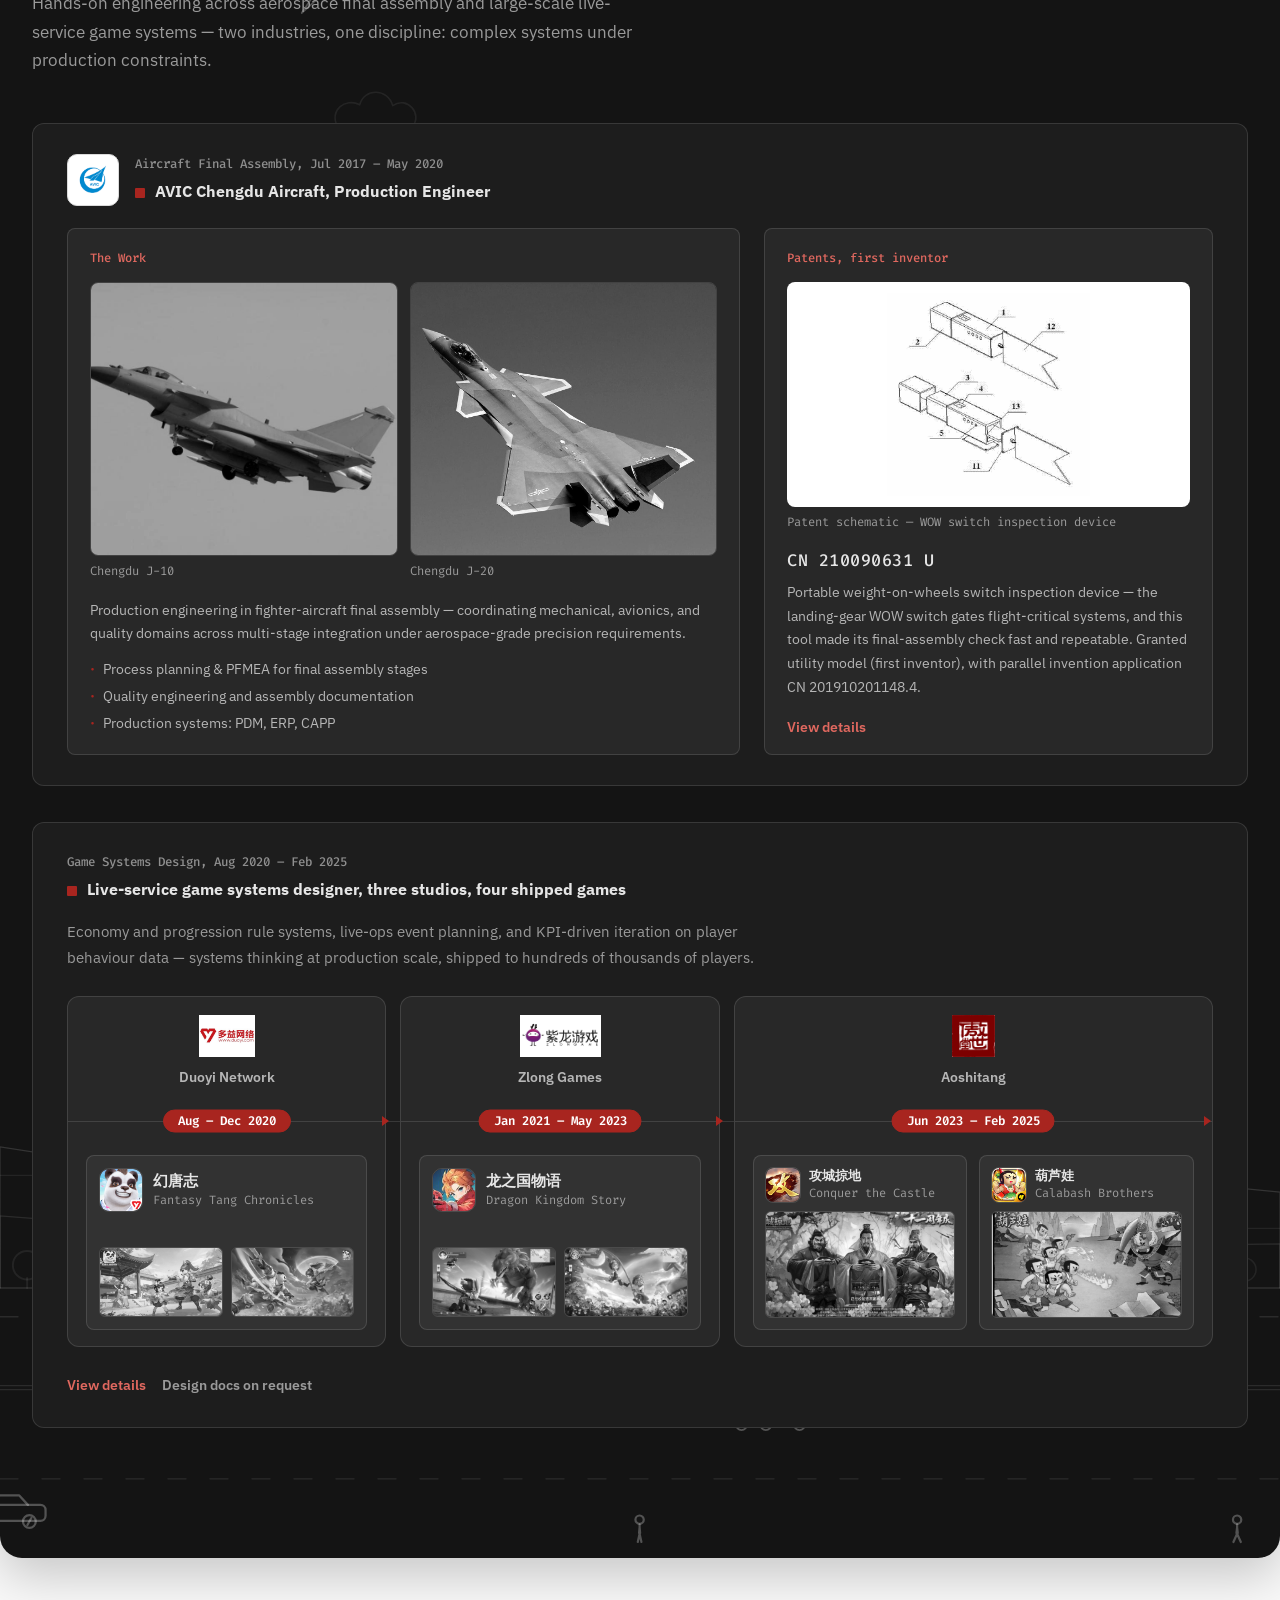
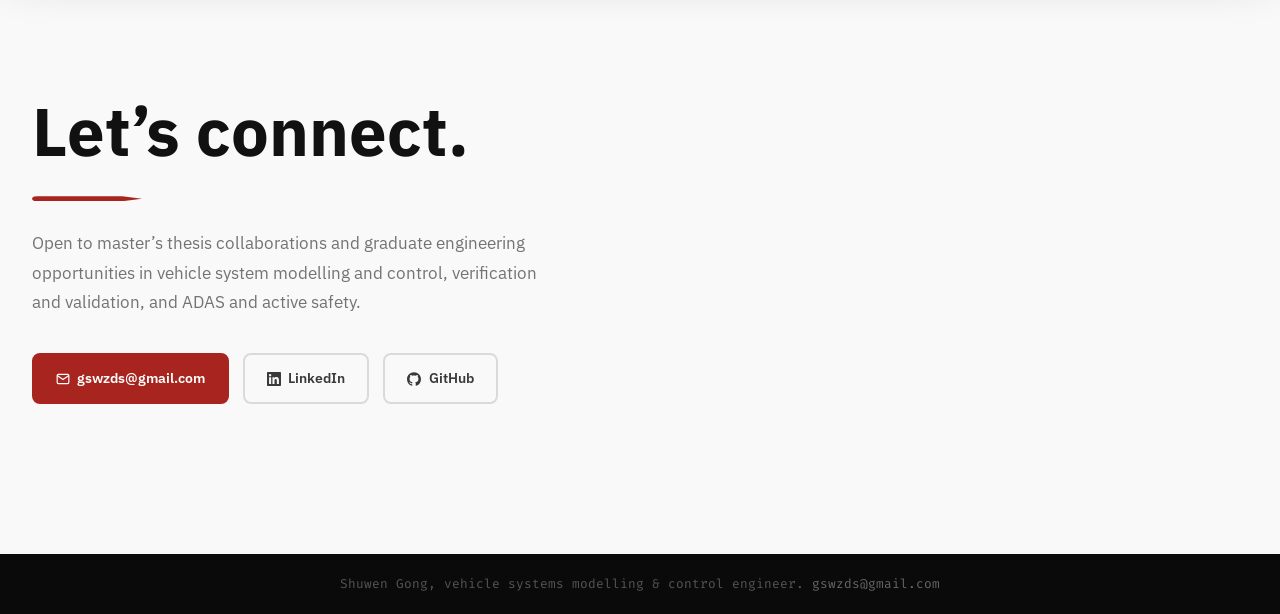
==== commit 49012606: "HEV：两套能量管理控制器均为本人设计（卡片与 CV 同步）" ====
--- a/index.html
+++ b/index.html
@@ -209,7 +209,7 @@
     <div class="pc">
       <div class="pi"><svg fill="none" stroke="currentColor" stroke-width="1.8" viewBox="0 0 24 24"><path d="M13 2L3 14h9l-1 8 10-12h-9l1-8z"/></svg></div>
       <div class="pt">Series &amp; Parallel HEV Powertrain Design</div>
-      <p class="pd">Group project of three. Series and parallel hybrid powertrains modelled in MATLAB/QSS for a Class M reference vehicle, sized from top-speed and 0–100 km/h requirements. I designed the rule-based energy-management controller — engine on/off, torque split and state-of-charge feedback that keeps both hybrids charge-sustaining within 1 % — and the custom driving cycle used alongside NEDC.</p>
+      <p class="pd">Group project of three. Series and parallel hybrid powertrains modelled in MATLAB/QSS for a Class M reference vehicle, sized from top-speed and 0–100 km/h requirements. I designed both rule-based energy-management controllers — engine on/off, torque split and state-of-charge feedback that keep the hybrids charge-sustaining within 1 % — and the custom driving cycle used alongside NEDC.</p>
       <div class="tags"><span class="tag">System Modelling</span><span class="tag">MATLAB/QSS</span><span class="tag">Hybrid Powertrain</span><span class="tag">Energy Management</span></div>
       <div class="pc-foot"><button class="pm-trigger" data-project="hybrid-model">View details</button><span class="pl" style="color:var(--muted);cursor:default">Lab reports on request</span></div>
     </div>
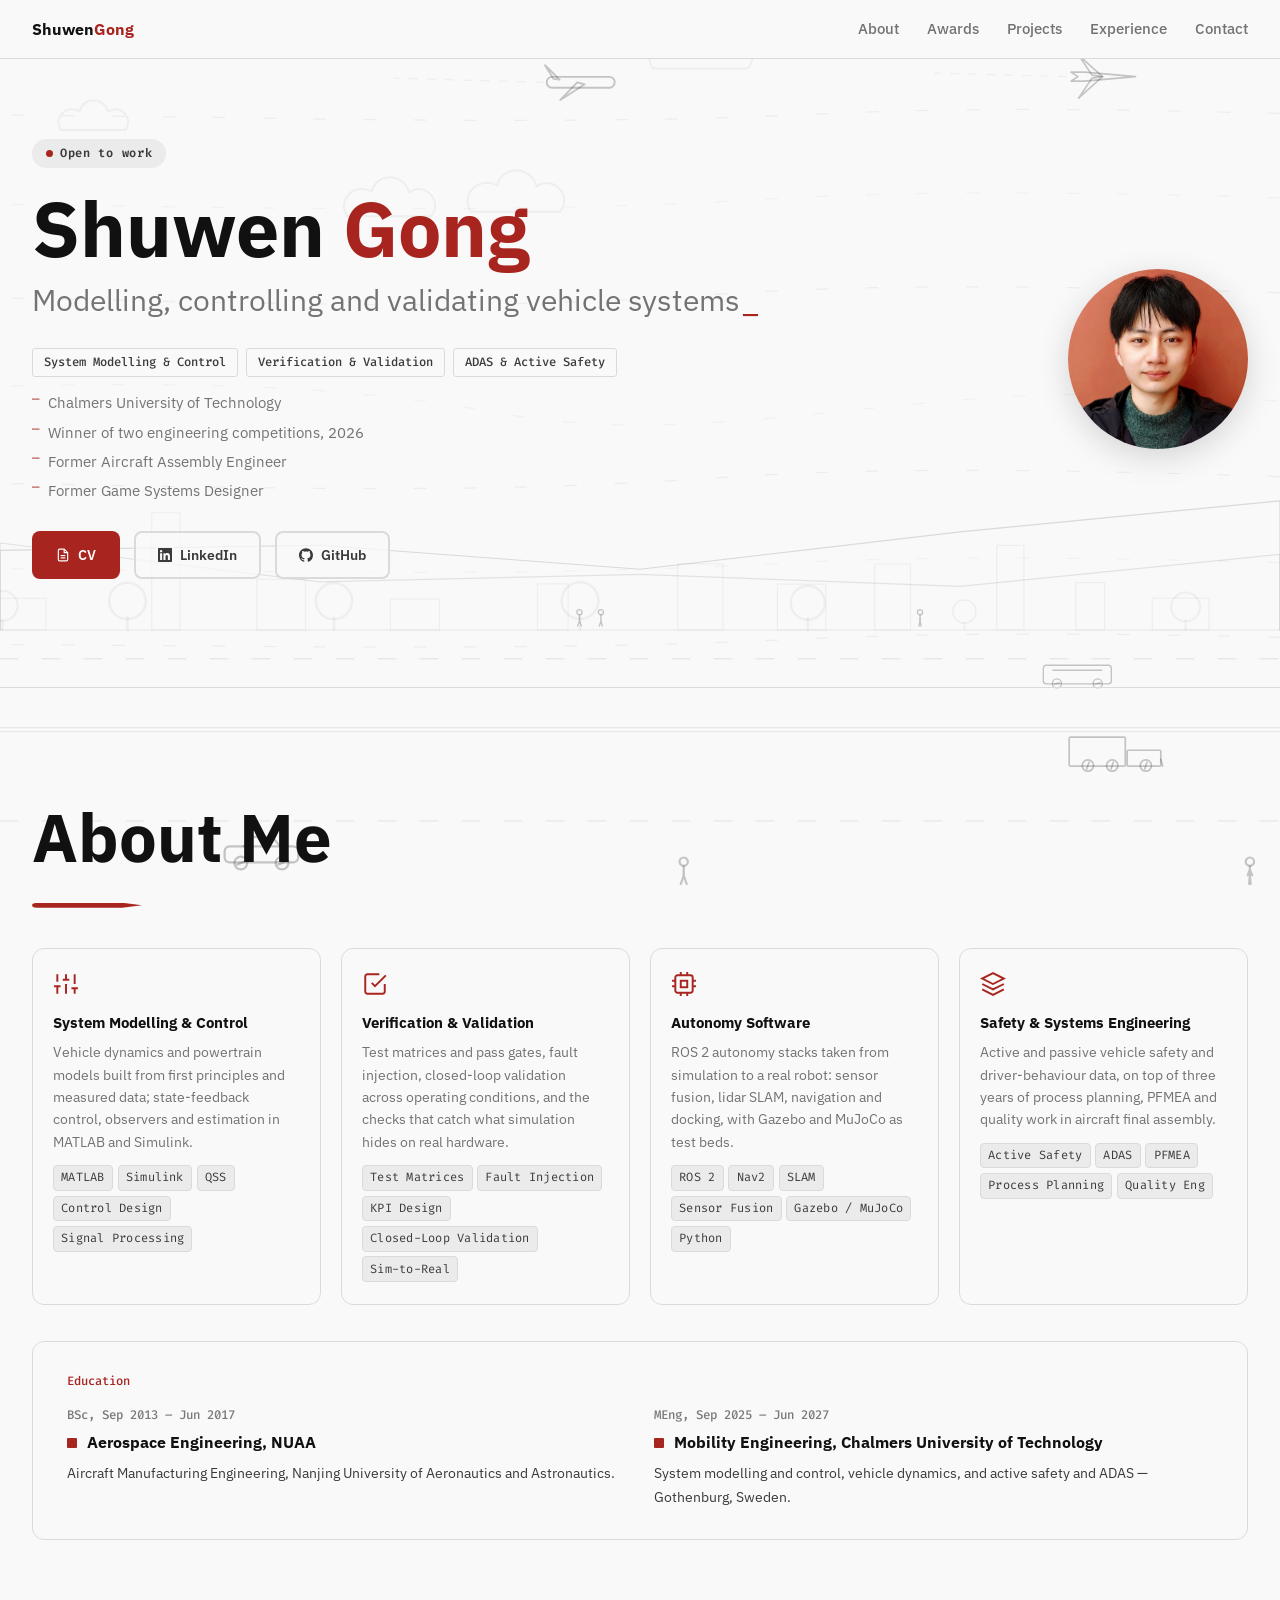
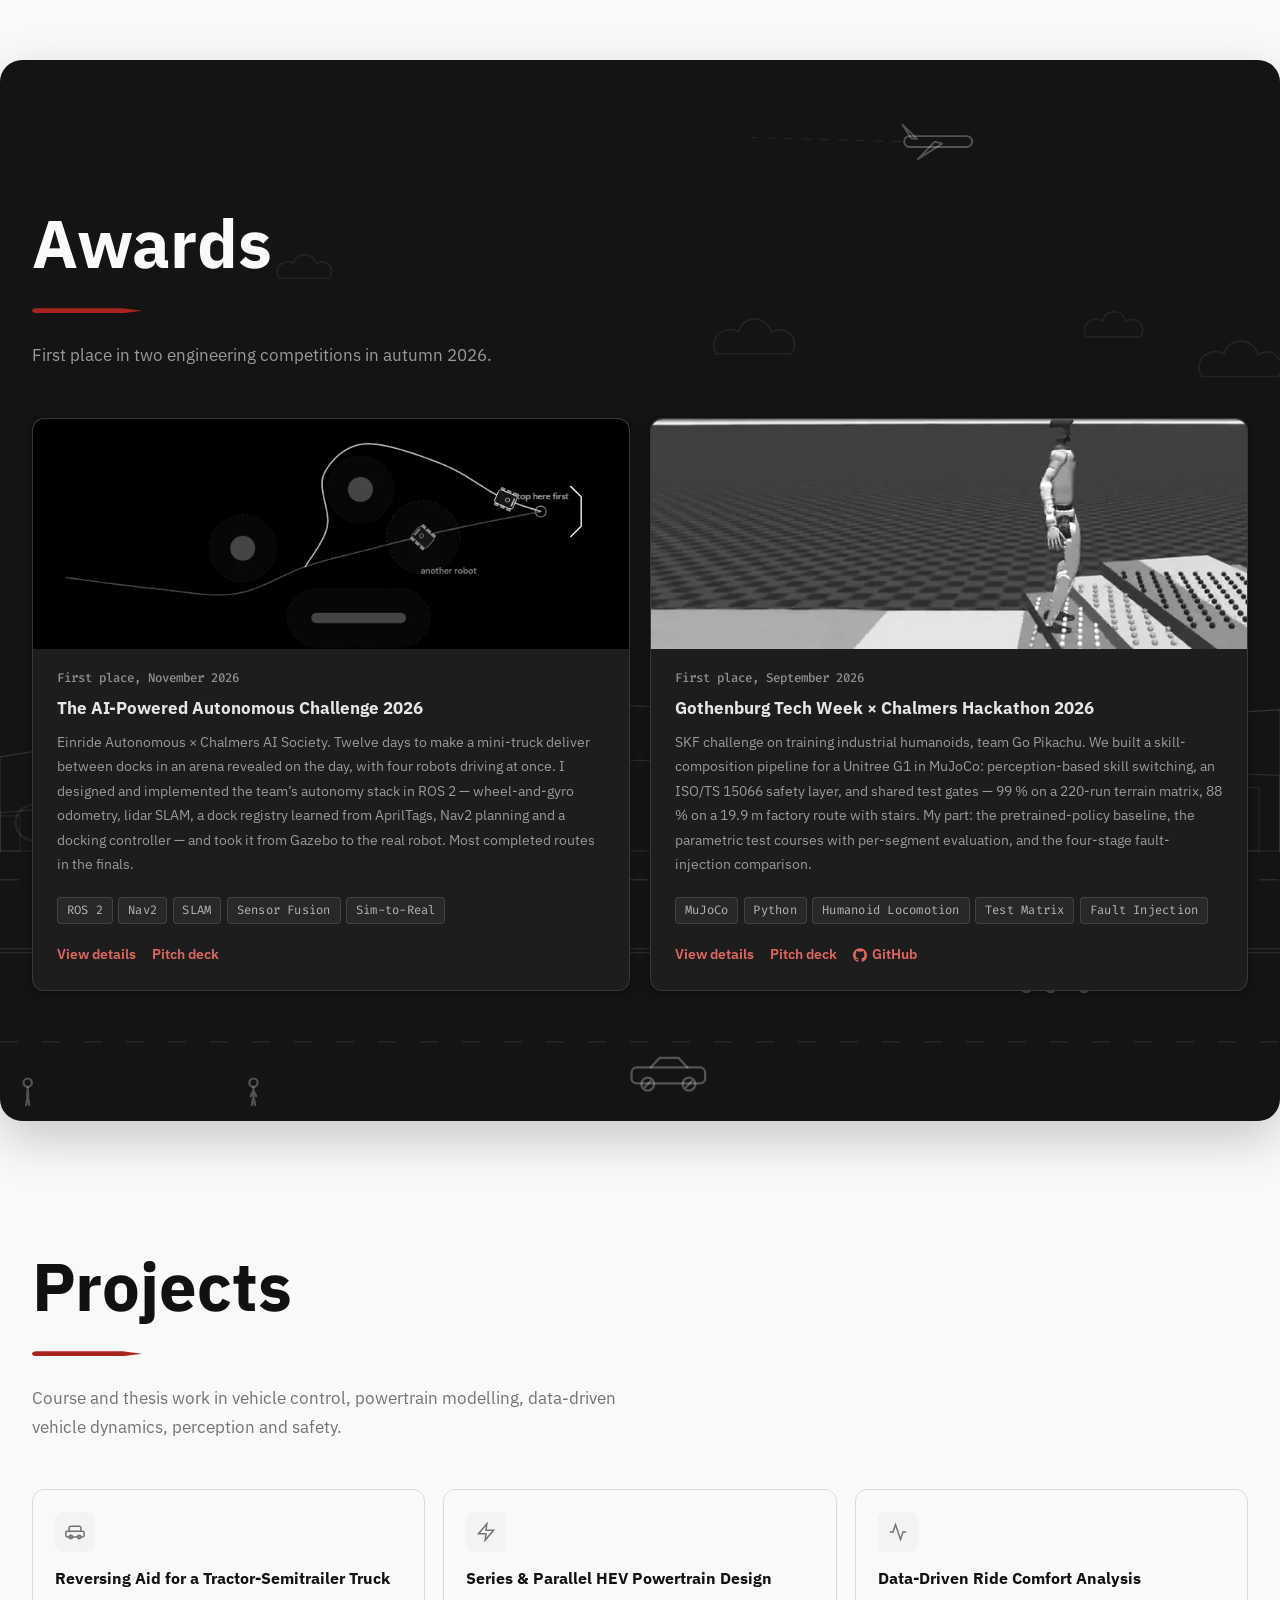
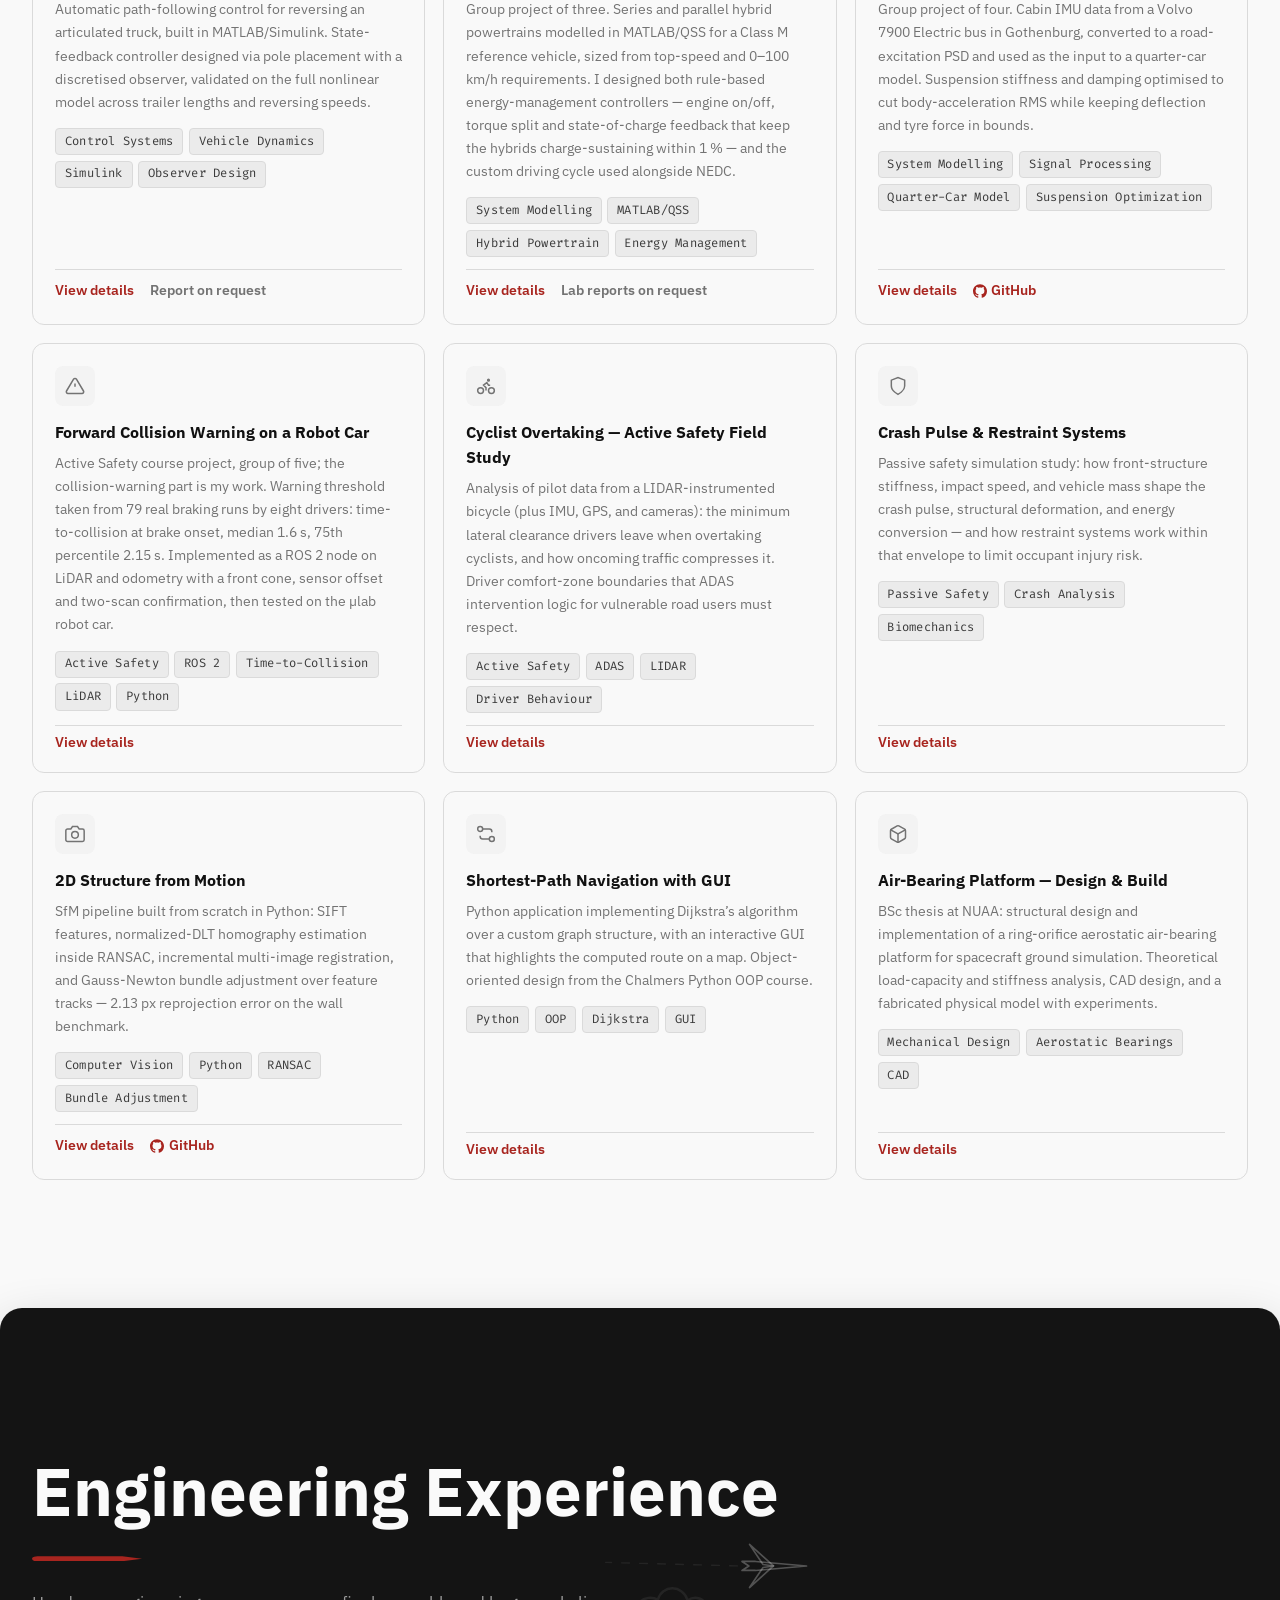
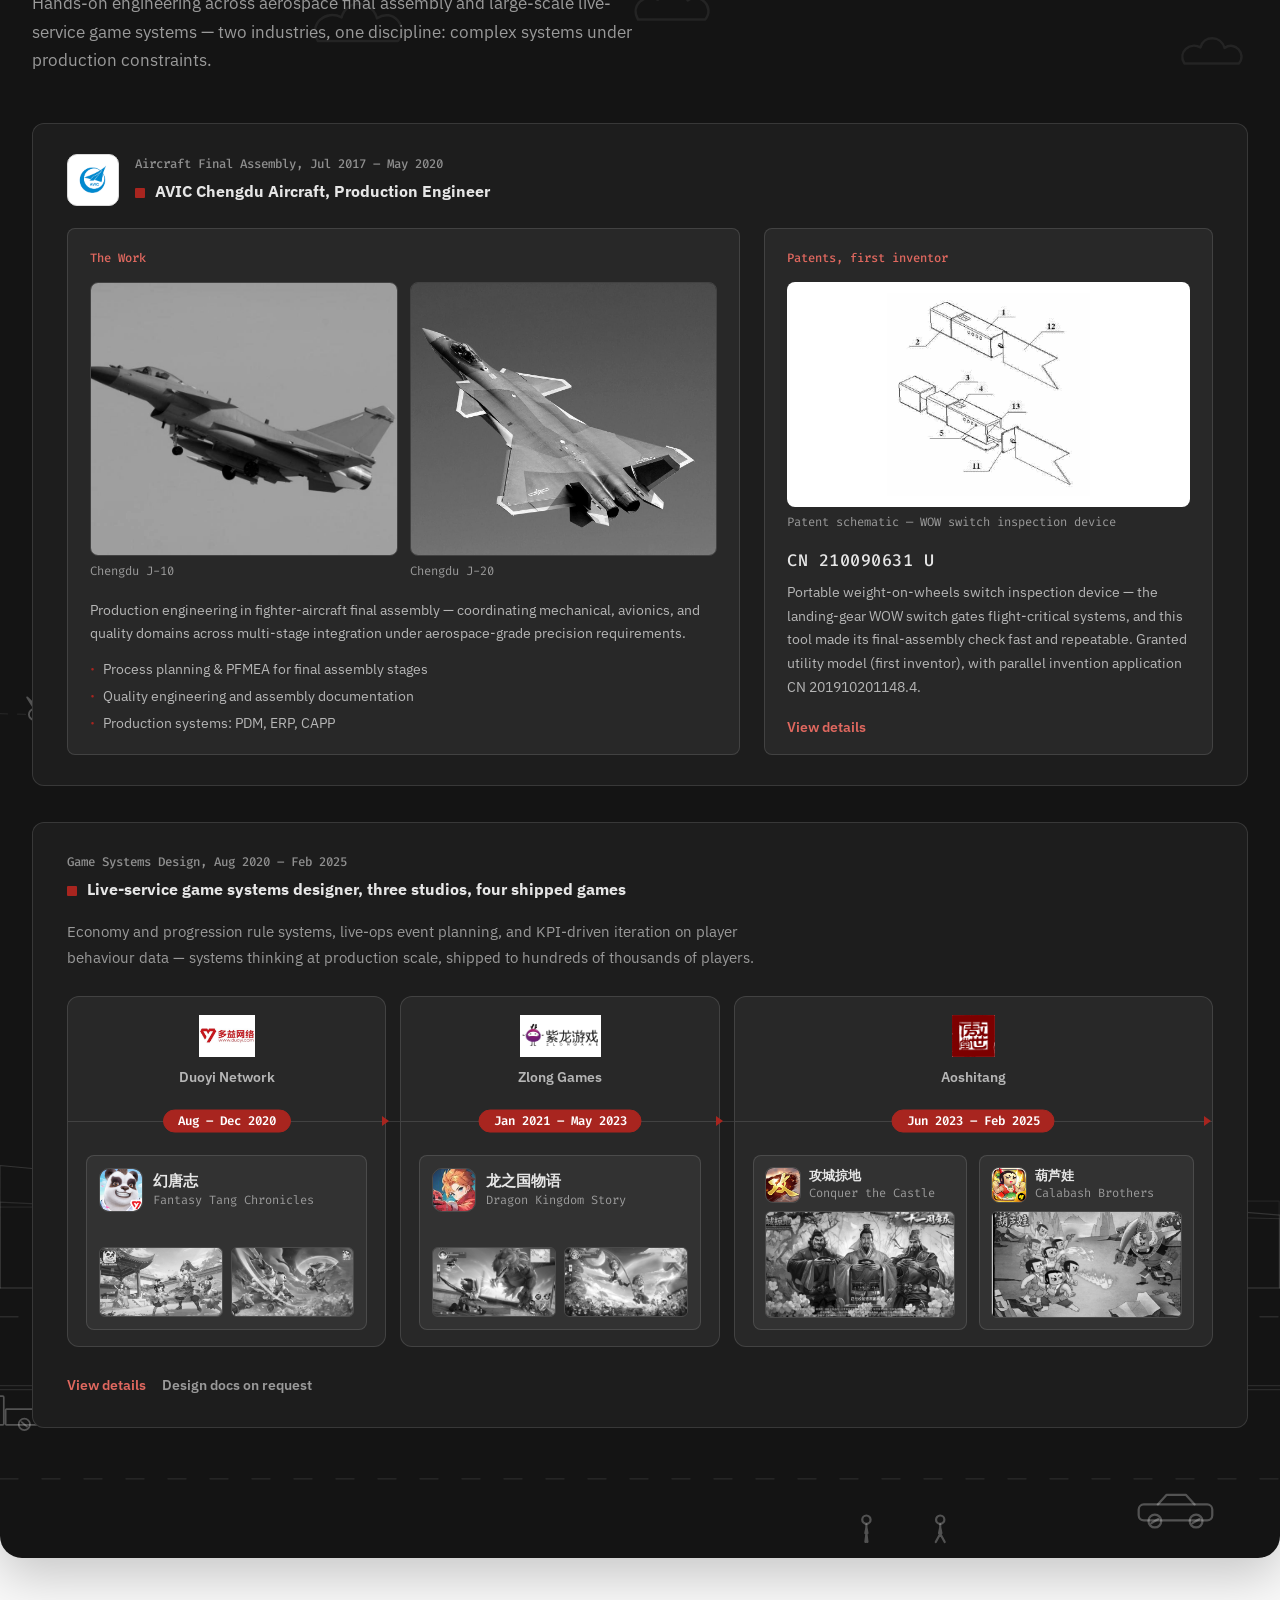
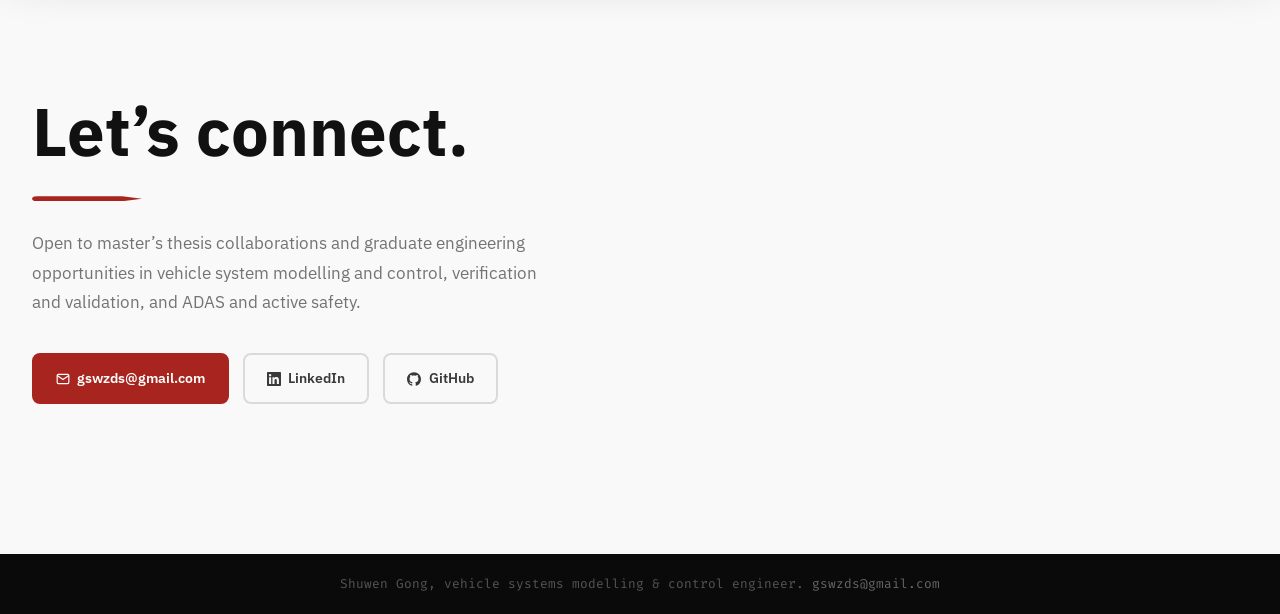
==== commit f1e96ac4: "黑客松获奖卡片与详情增加 Pitch deck 链接" ====
--- a/index.html
+++ b/index.html
@@ -22,7 +22,7 @@
 <link rel="preconnect" href="https://fonts.googleapis.com">
 <link rel="preconnect" href="https://fonts.gstatic.com" crossorigin>
 <link href="https://fonts.googleapis.com/css2?family=Fira+Code:wght@400;500&family=IBM+Plex+Sans:wght@400;500;600;700&display=swap" rel="stylesheet">
-<link rel="stylesheet" href="css/style.css?v=20261121c">
+<link rel="stylesheet" href="css/style.css?v=20261121d">
 <script>document.documentElement.classList.add('hero-js')</script>
 </head>
 <body>
@@ -182,6 +182,7 @@
       <div class="tags"><span class="tag">MuJoCo</span><span class="tag">Python</span><span class="tag">Humanoid Locomotion</span><span class="tag">Test Matrix</span><span class="tag">Fault Injection</span></div>
       <div class="pls">
         <button class="pl pm-trigger" data-project="hackathon">View details</button>
+        <a class="pl" href="https://jiayoua-panda.github.io/Gothenburg_Tech_Week_Chalmers_Hackathon_Go_Pikachu/pitch/" target="_blank" rel="noopener">Pitch deck</a>
         <a class="pl" href="https://github.com/Jiayoua-Panda/Gothenburg_Tech_Week_Chalmers_Hackathon_Go_Pikachu" target="_blank" rel="noopener"><svg fill="currentColor" viewBox="0 0 24 24"><path d="M12 .297c-6.63 0-12 5.373-12 12 0 5.303 3.438 9.8 8.205 11.385.6.113.82-.258.82-.577 0-.285-.01-1.04-.015-2.04-3.338.724-4.042-1.61-4.042-1.61C4.422 18.07 3.633 17.7 3.633 17.7c-1.087-.744.084-.729.084-.729 1.205.084 1.838 1.236 1.838 1.236 1.07 1.835 2.809 1.305 3.495.998.108-.776.417-1.305.76-1.605-2.665-.3-5.466-1.332-5.466-5.93 0-1.31.465-2.38 1.235-3.22-.135-.303-.54-1.523.105-3.176 0 0 1.005-.322 3.3 1.23.96-.267 1.98-.399 3-.405 1.02.006 2.04.138 3 .405 2.28-1.552 3.285-1.23 3.285-1.23.645 1.653.24 2.873.12 3.176.765.84 1.23 1.91 1.23 3.22 0 4.61-2.805 5.625-5.475 5.92.42.36.81 1.096.81 2.22 0 1.606-.015 2.896-.015 3.286 0 .315.21.69.825.57C20.565 22.092 24 17.592 24 12.297c0-6.627-5.373-12-12-12"/></svg>GitHub</a>
       </div>
     </div>
@@ -479,6 +480,6 @@
   </div>
 </div>
 
-<script src="js/main.js?v=20261121c" defer></script>
+<script src="js/main.js?v=20261121d" defer></script>
 </body>
 </html>
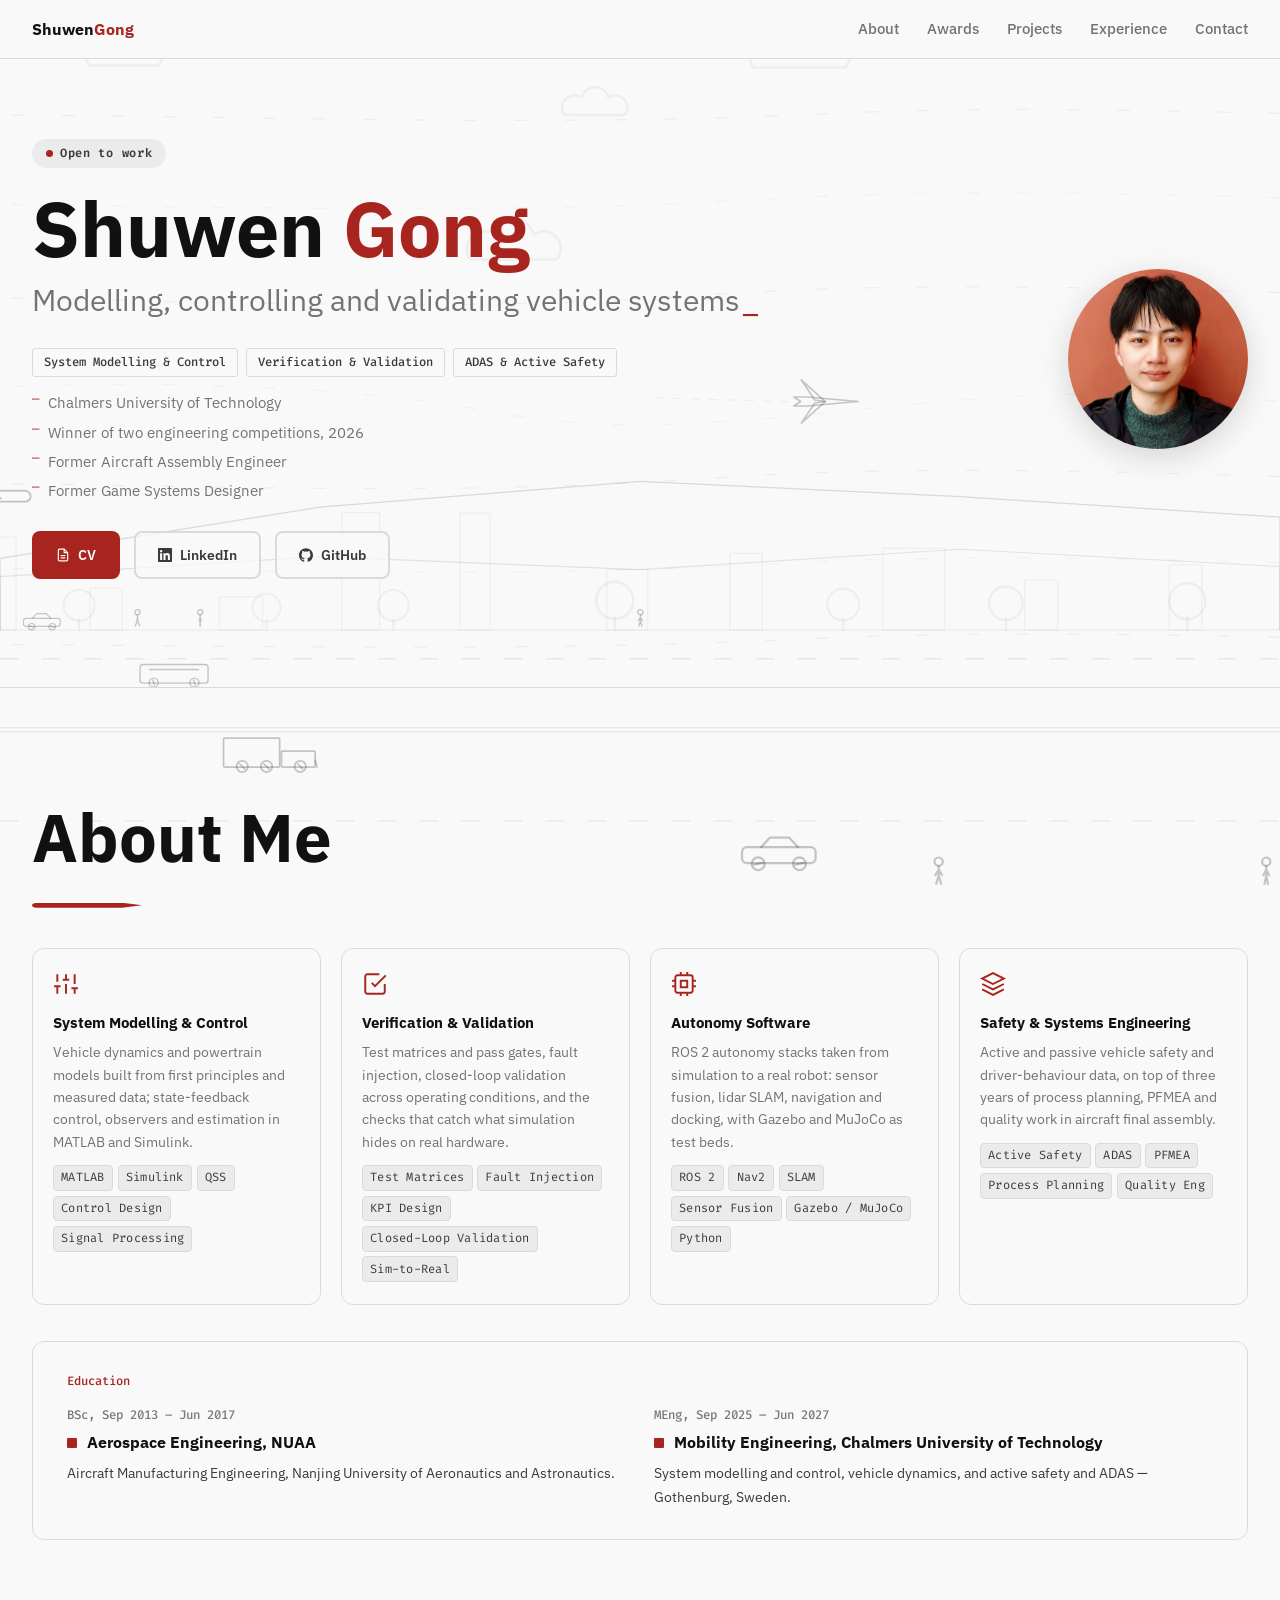
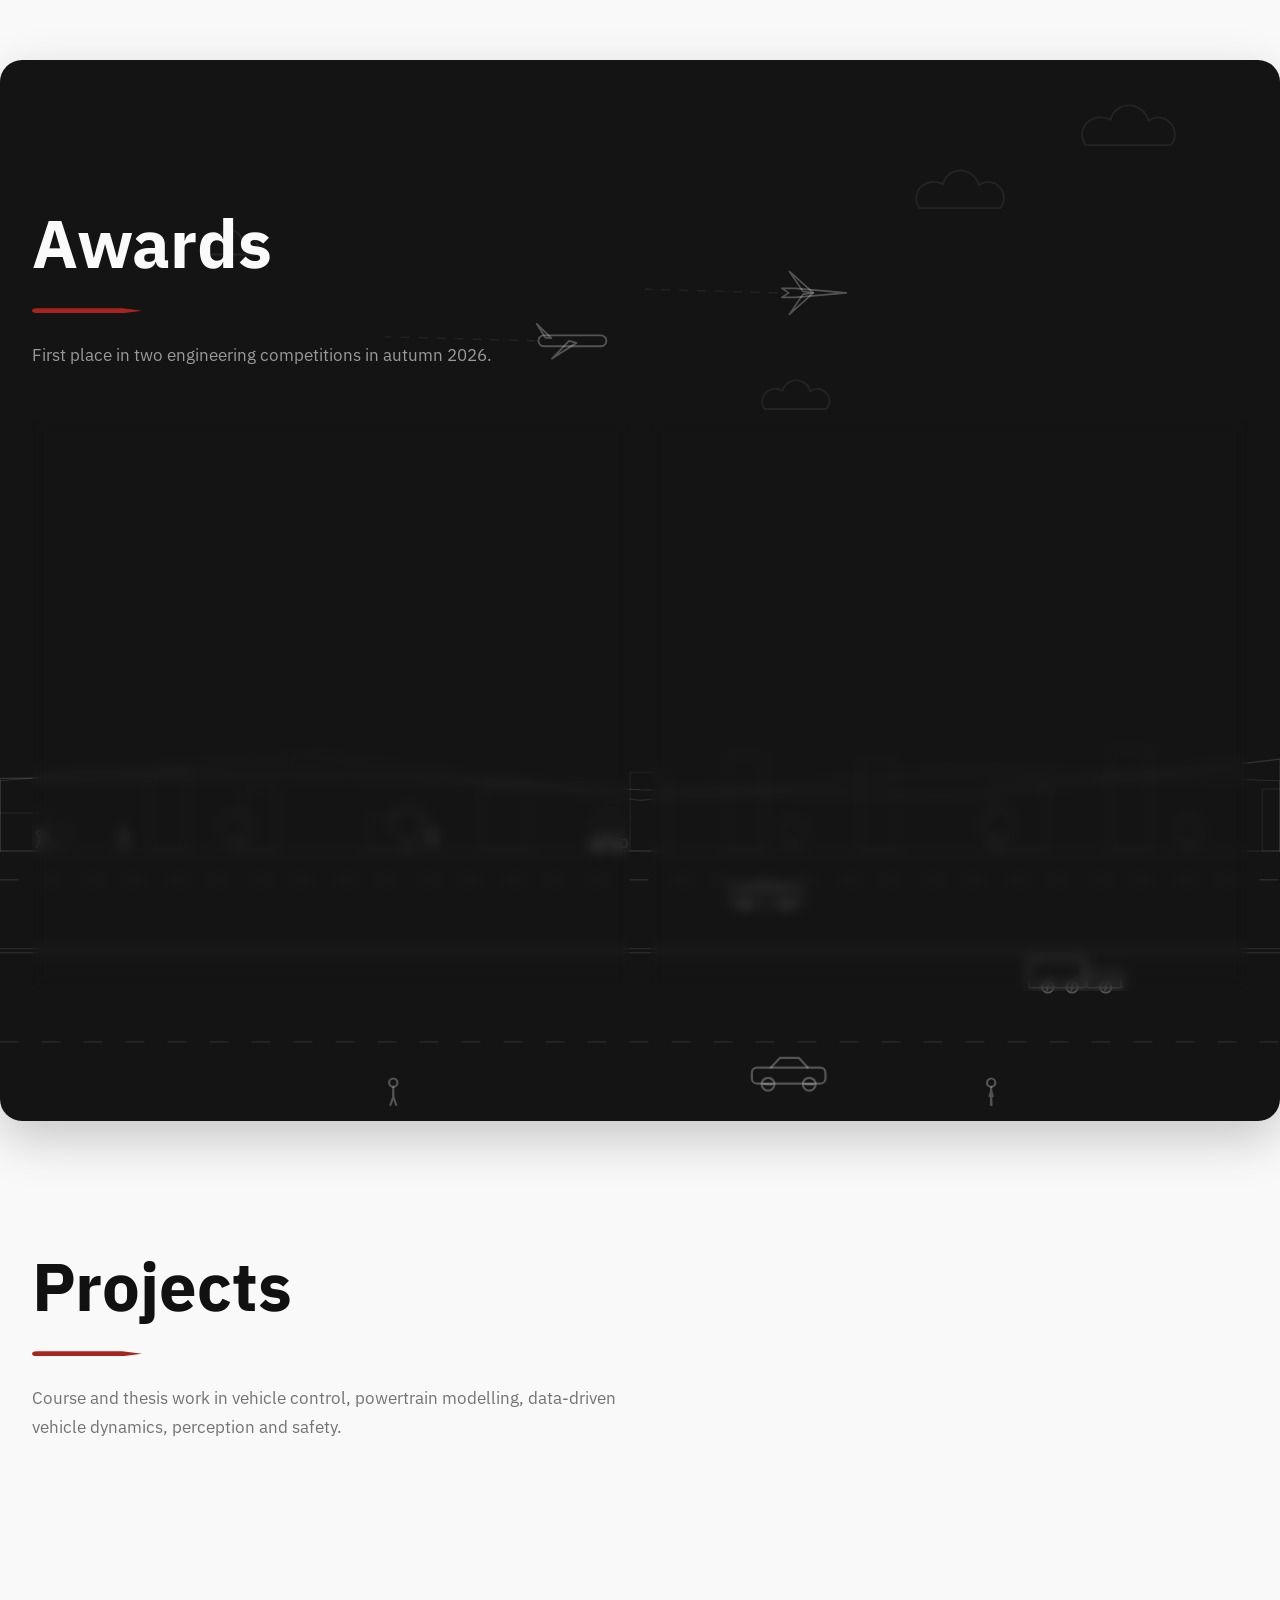
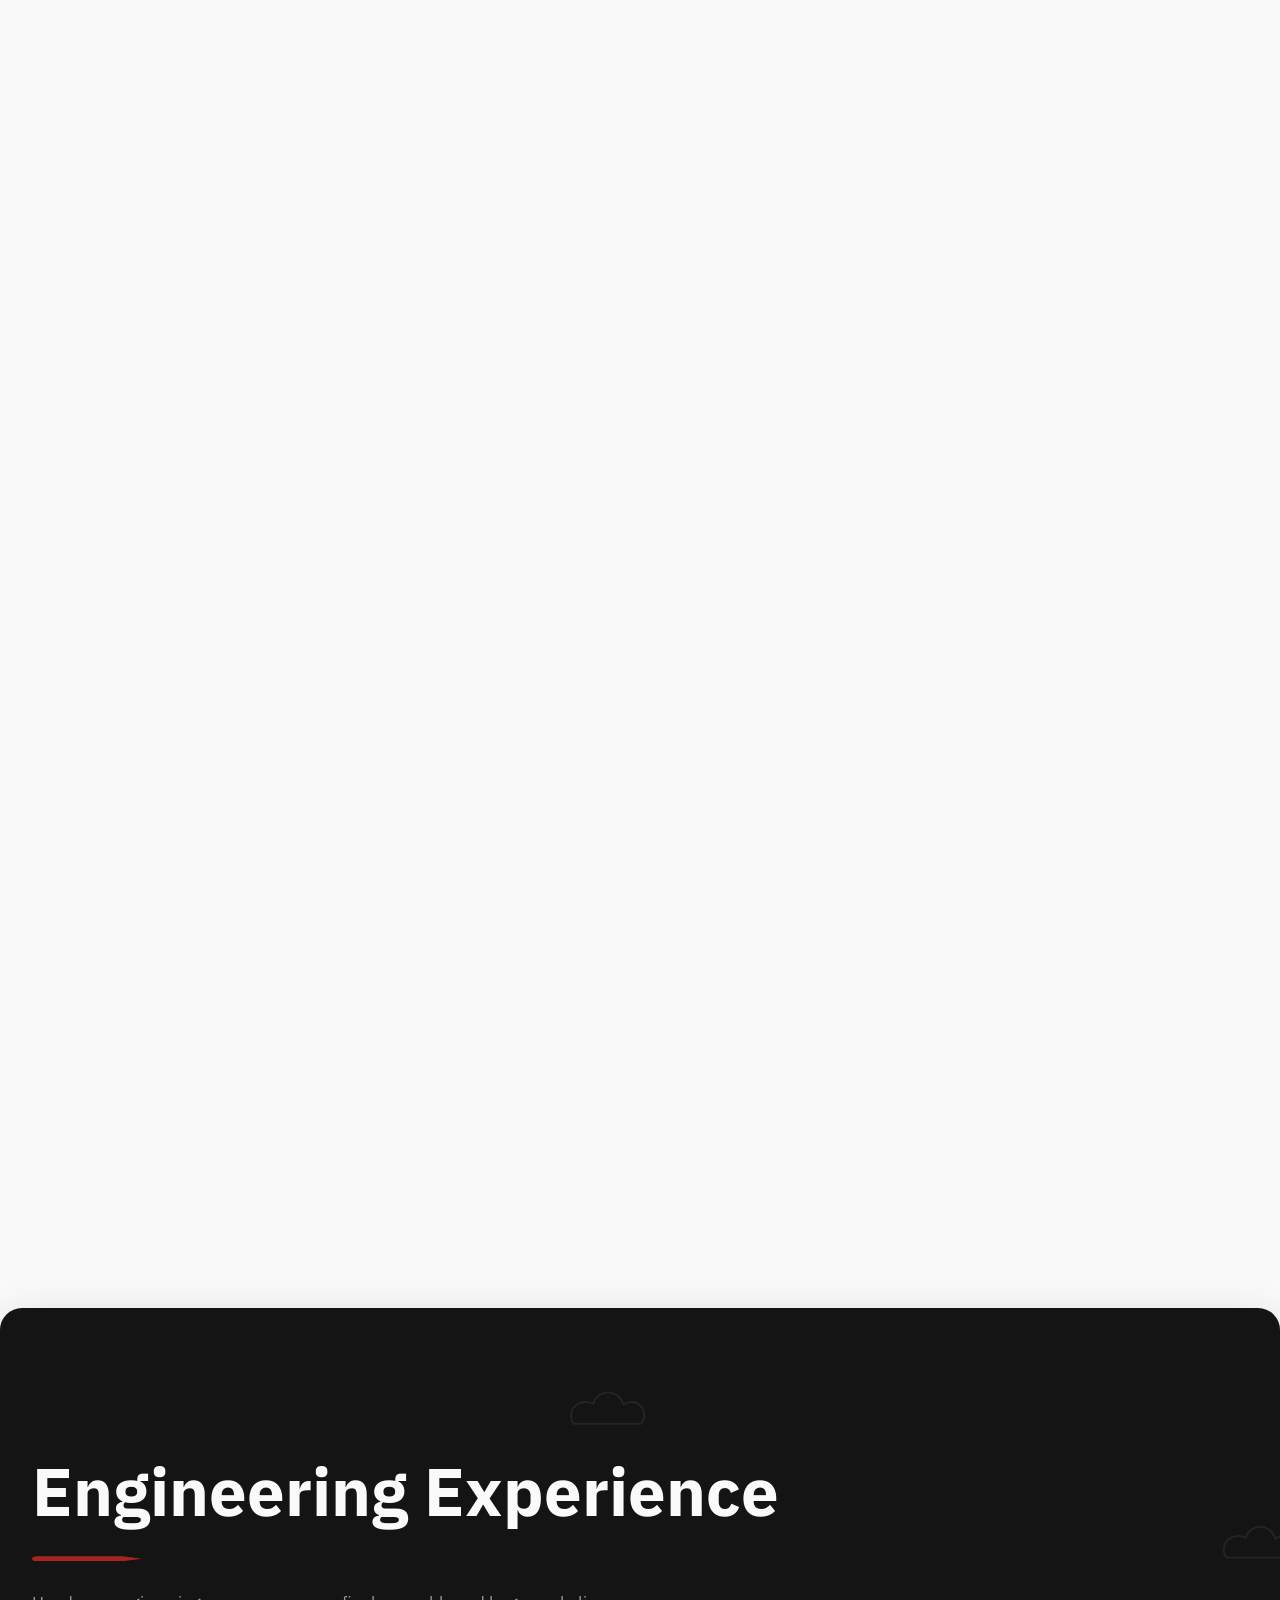
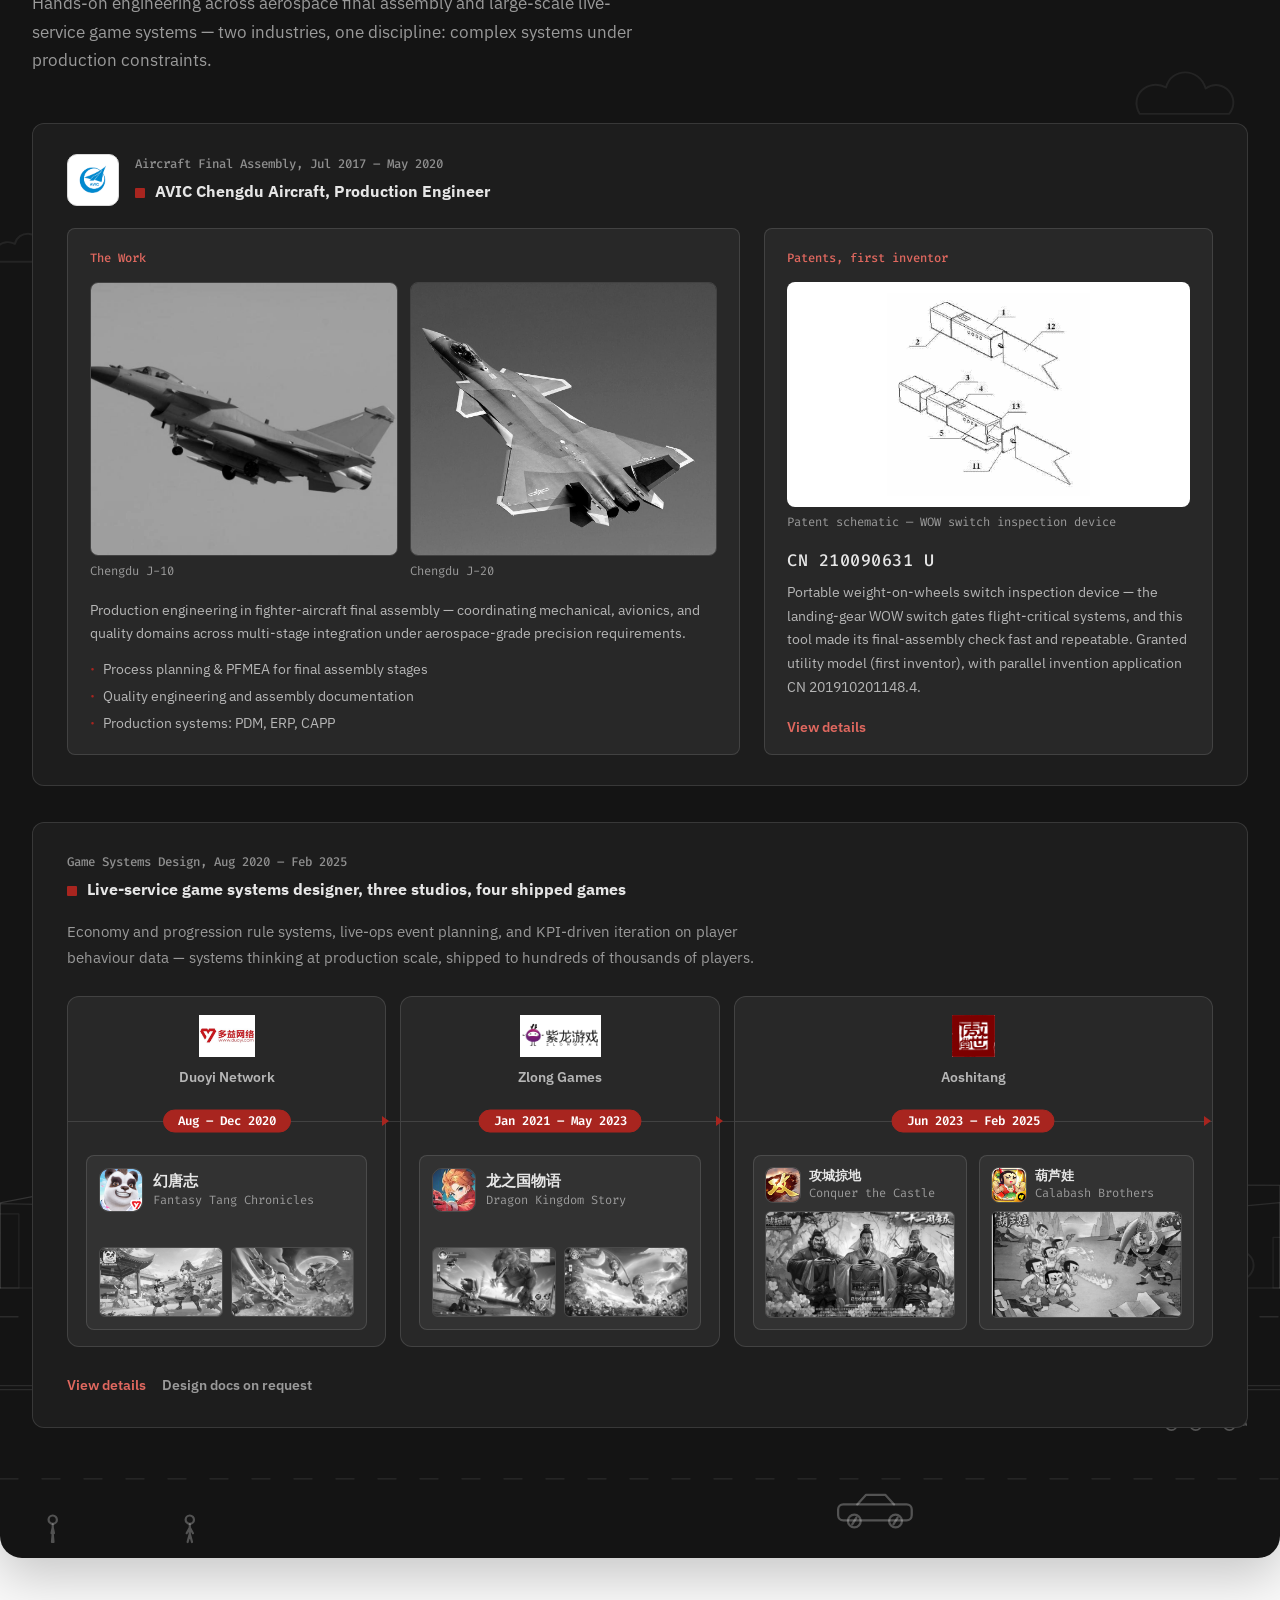
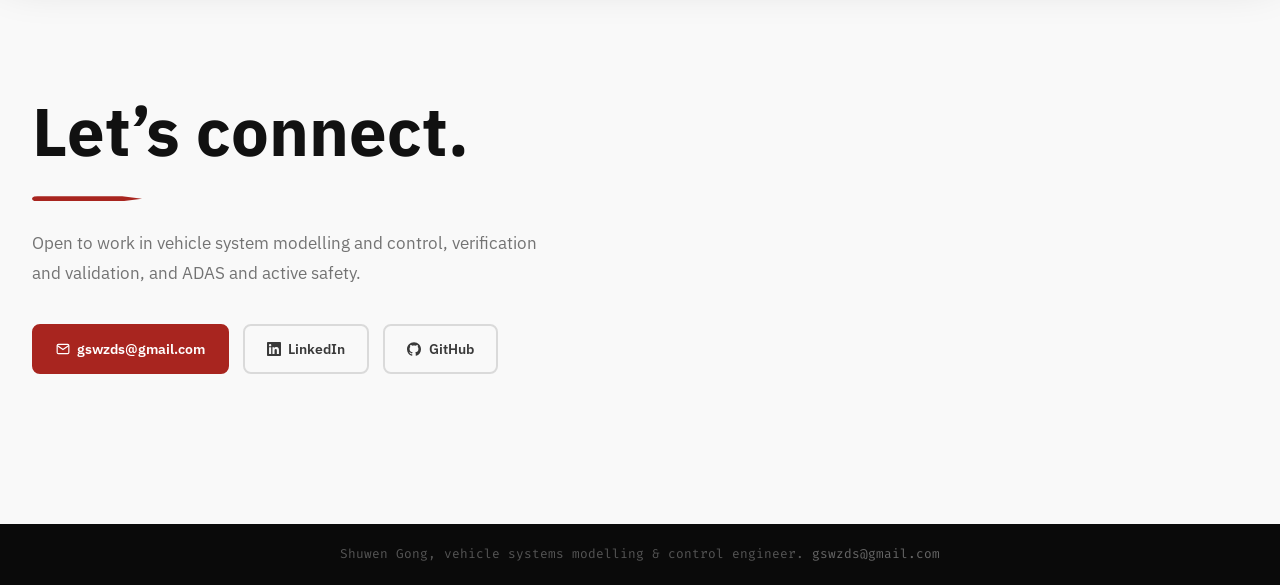
==== commit 947b805e: "联系区文案改为通用的 Open to work" ====
--- a/index.html
+++ b/index.html
@@ -423,7 +423,7 @@
 <div class="wrap">
   <h2 class="sh">Let’s connect.</h2>
   <span class="ink-rule" aria-hidden="true"></span>
-  <p class="csub">Open to master’s thesis collaborations and graduate engineering opportunities in vehicle system modelling and control, verification and validation, and ADAS and active safety.</p>
+  <p class="csub">Open to work in vehicle system modelling and control, verification and validation, and ADAS and active safety.</p>
   <div class="cbtns">
     <a class="cbtn cbtn-p" href="mailto:gswzds@gmail.com">
       <svg fill="none" stroke="currentColor" stroke-width="2" viewBox="0 0 24 24"><path d="M4 4h16c1.1 0 2 .9 2 2v12c0 1.1-.9 2-2 2H4c-1.1 0-2-.9-2-2V6c0-1.1.9-2 2-2z"/><polyline points="22,6 12,13 2,6"/></svg>
